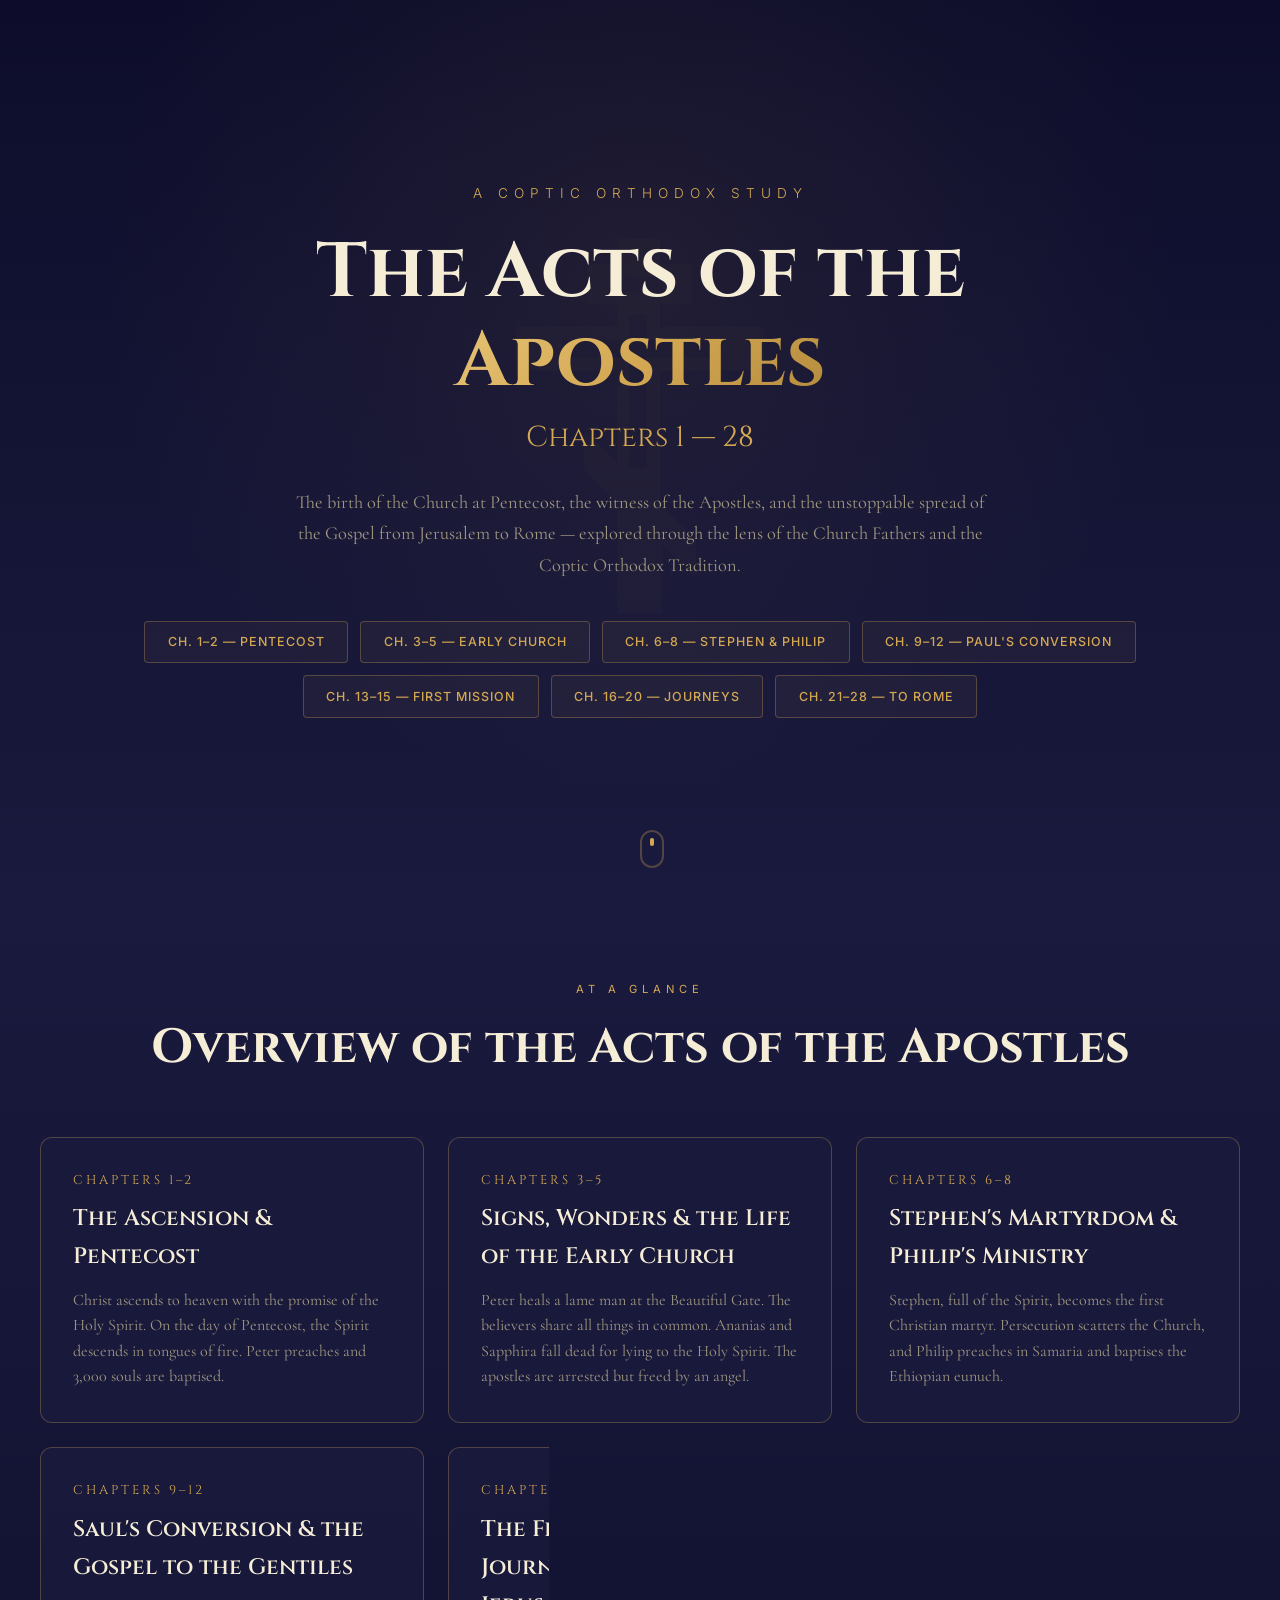
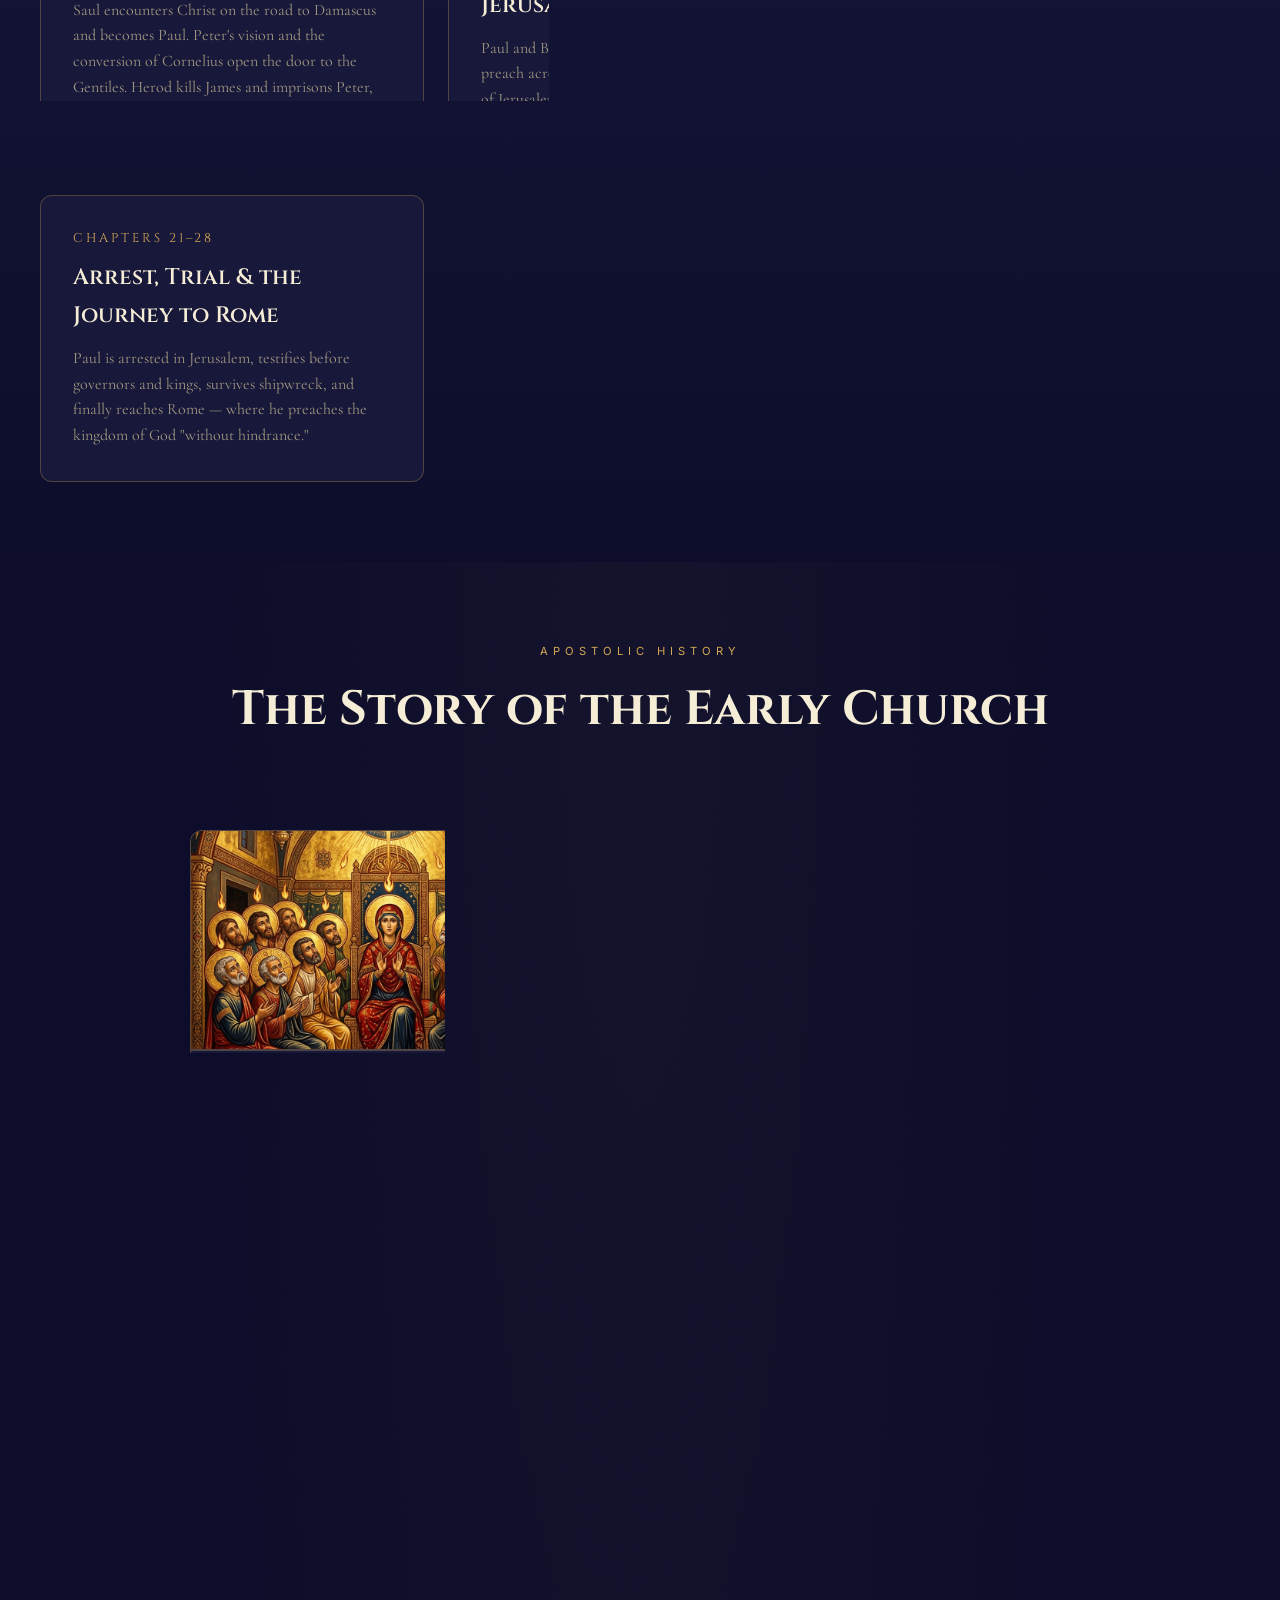
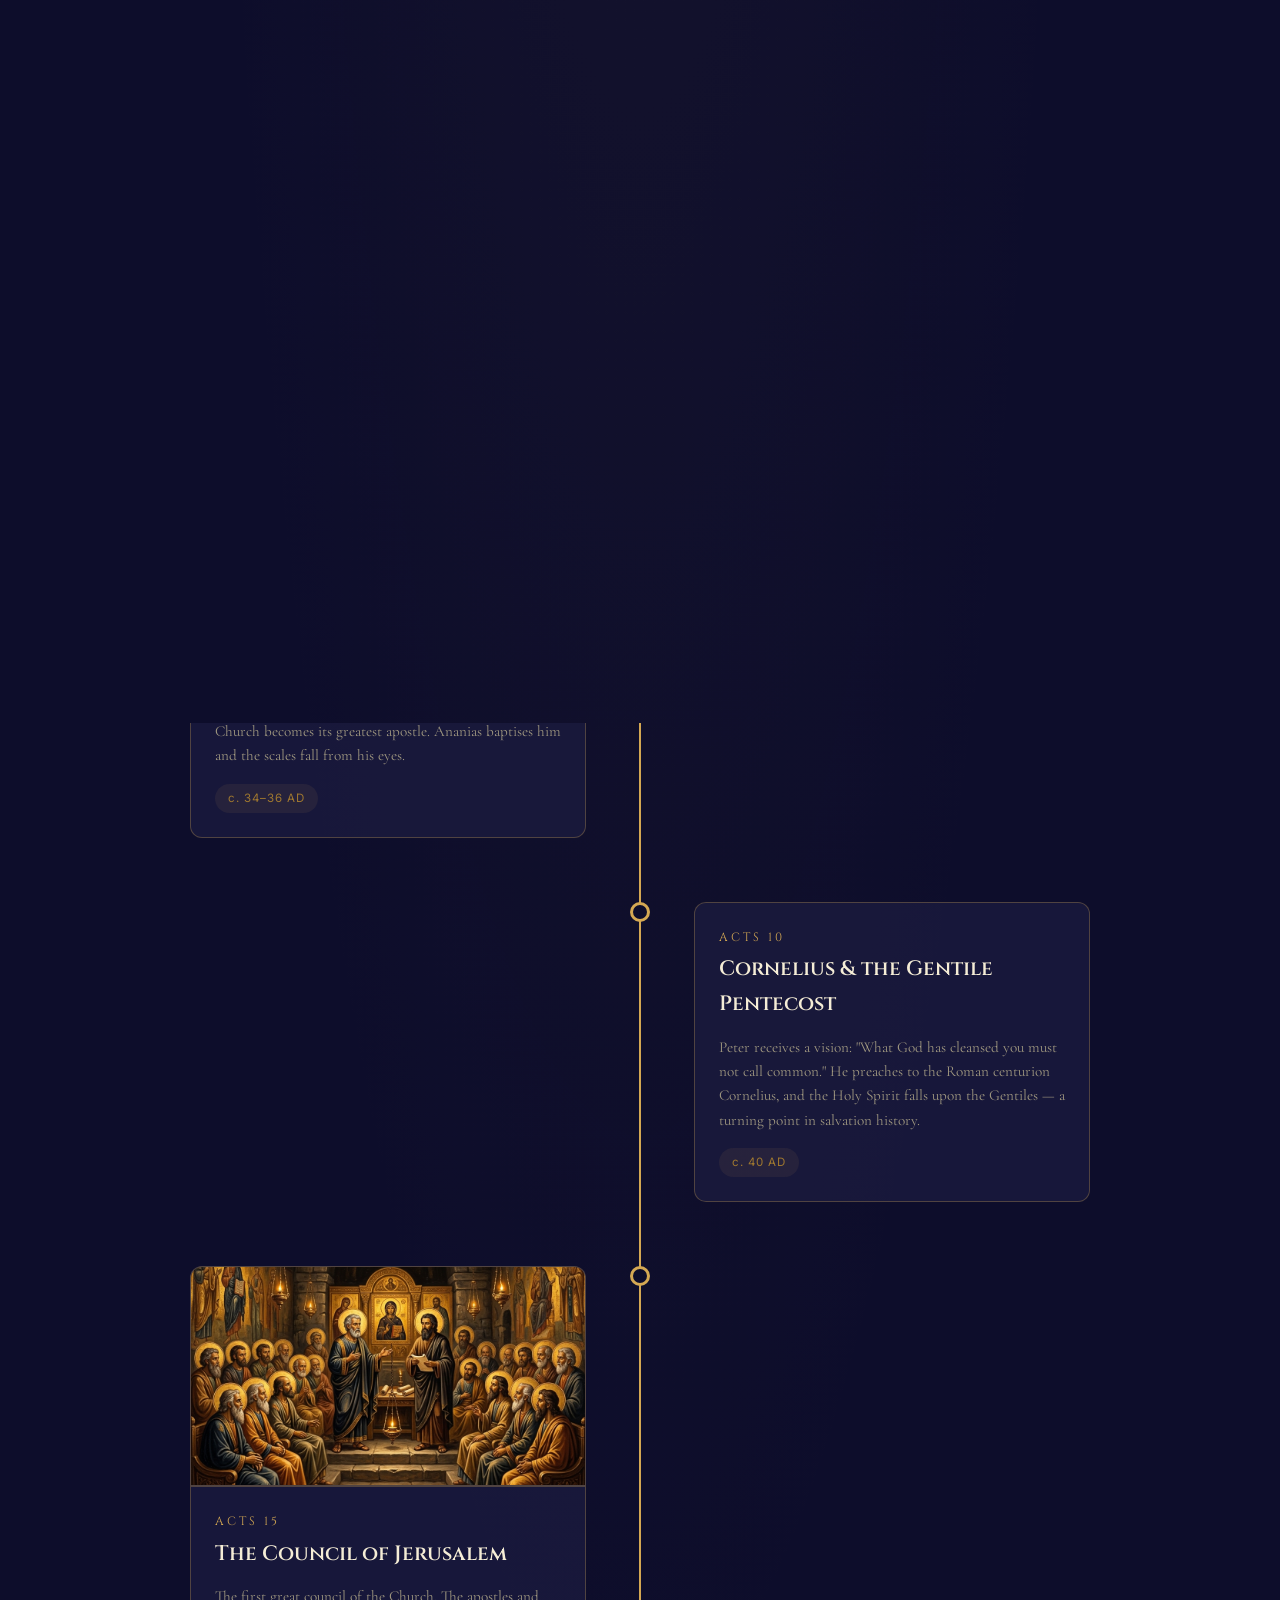
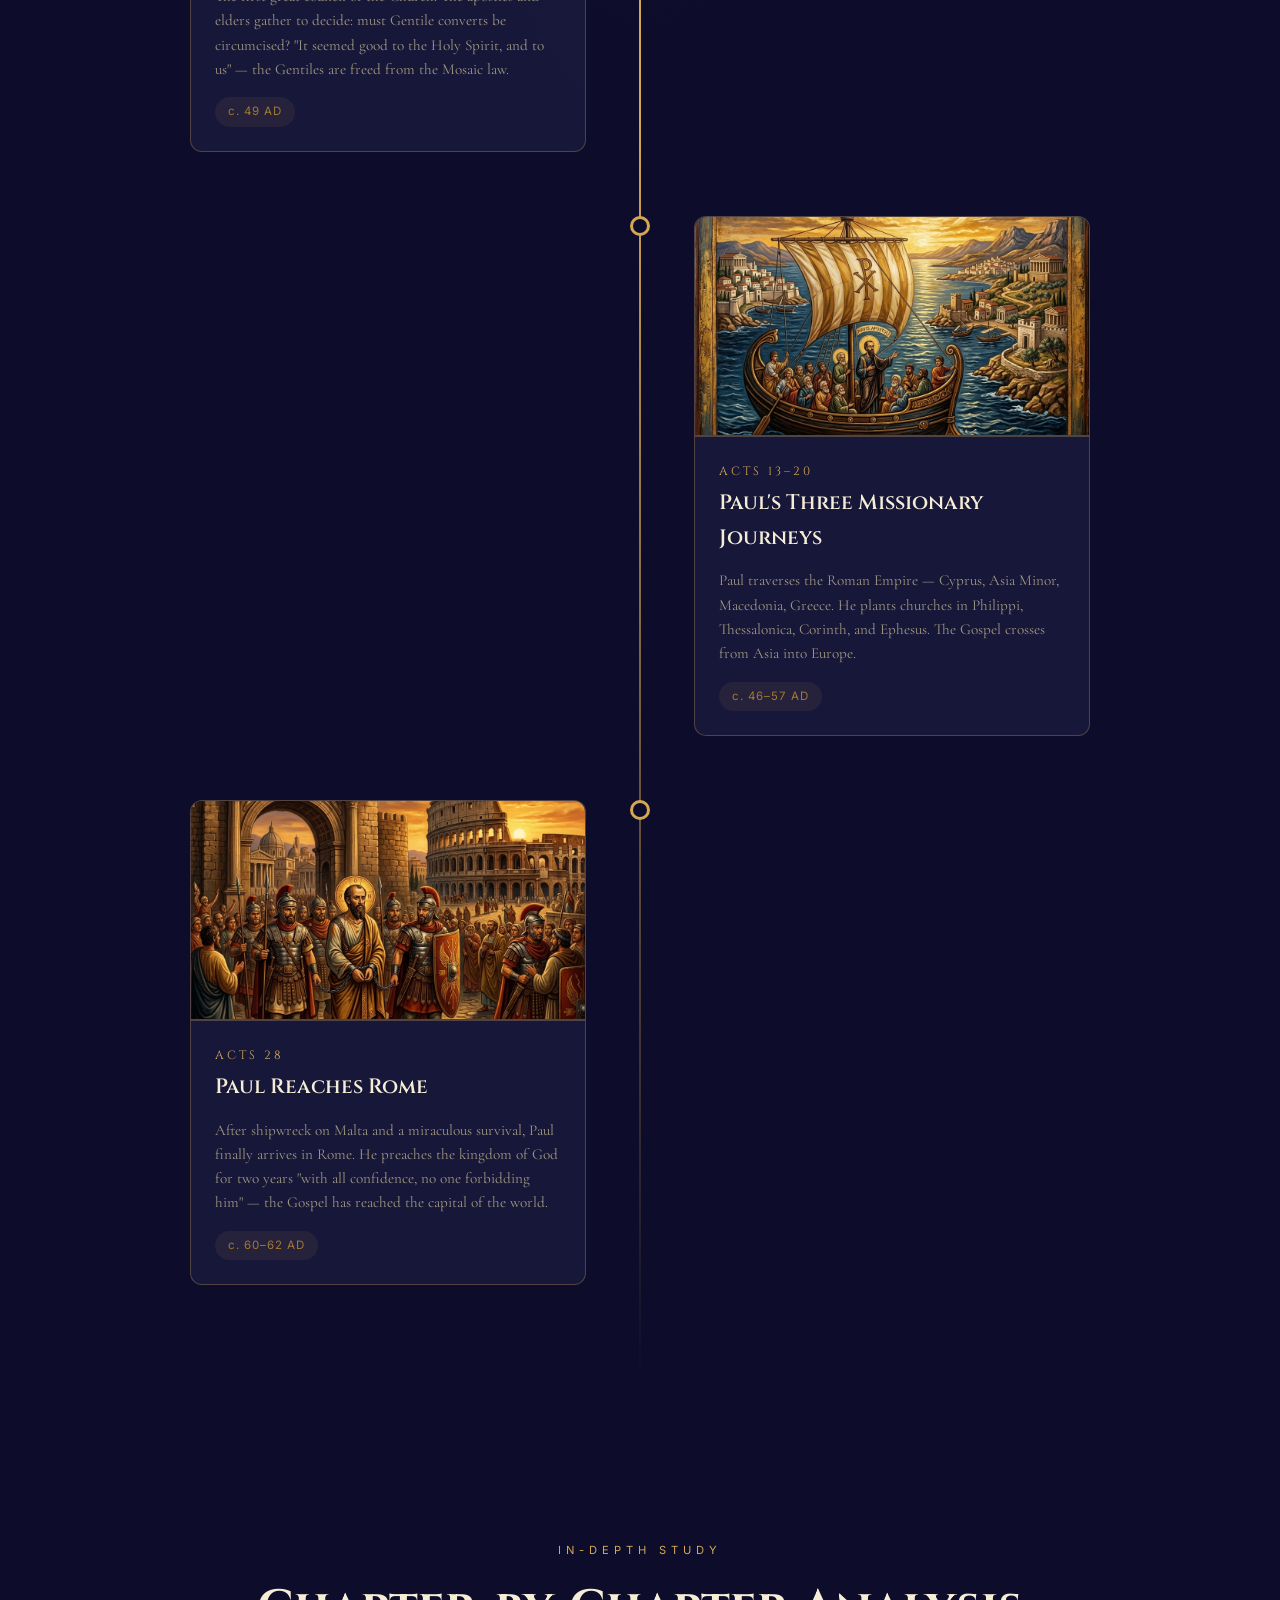
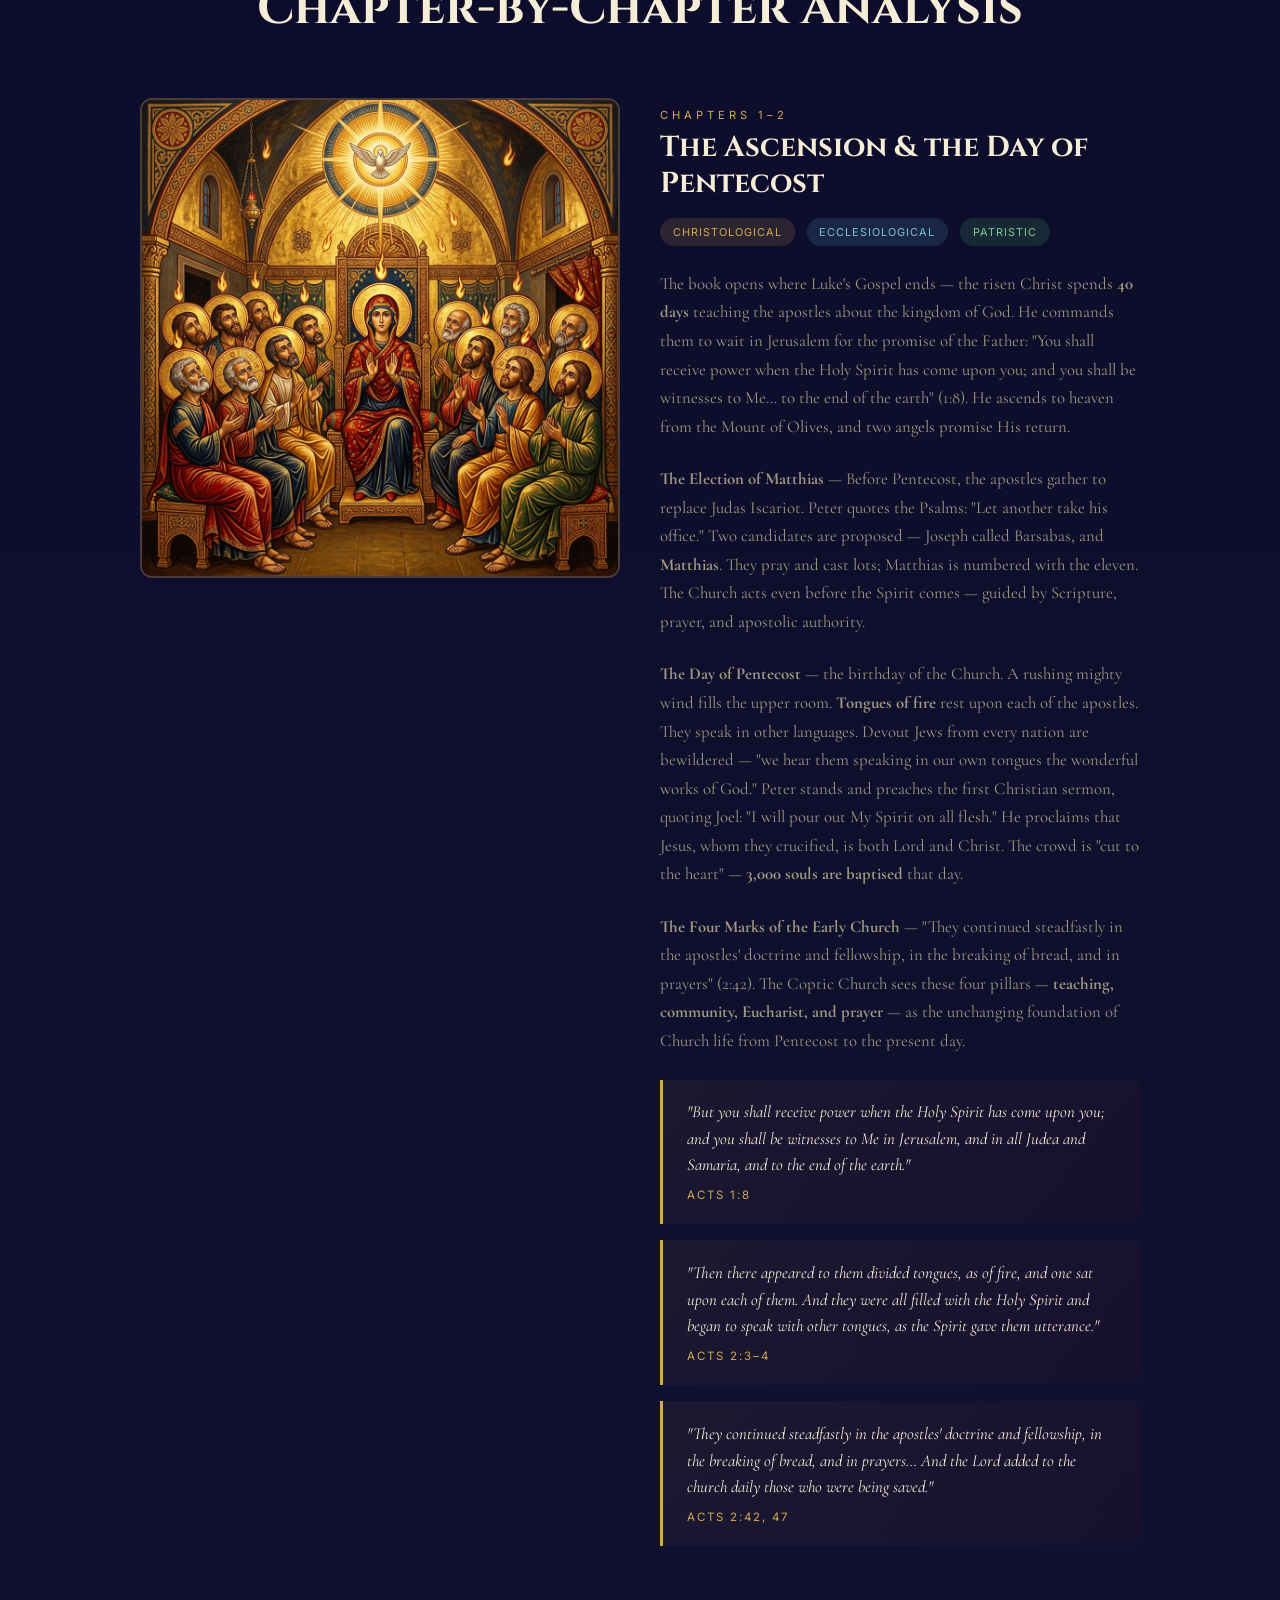
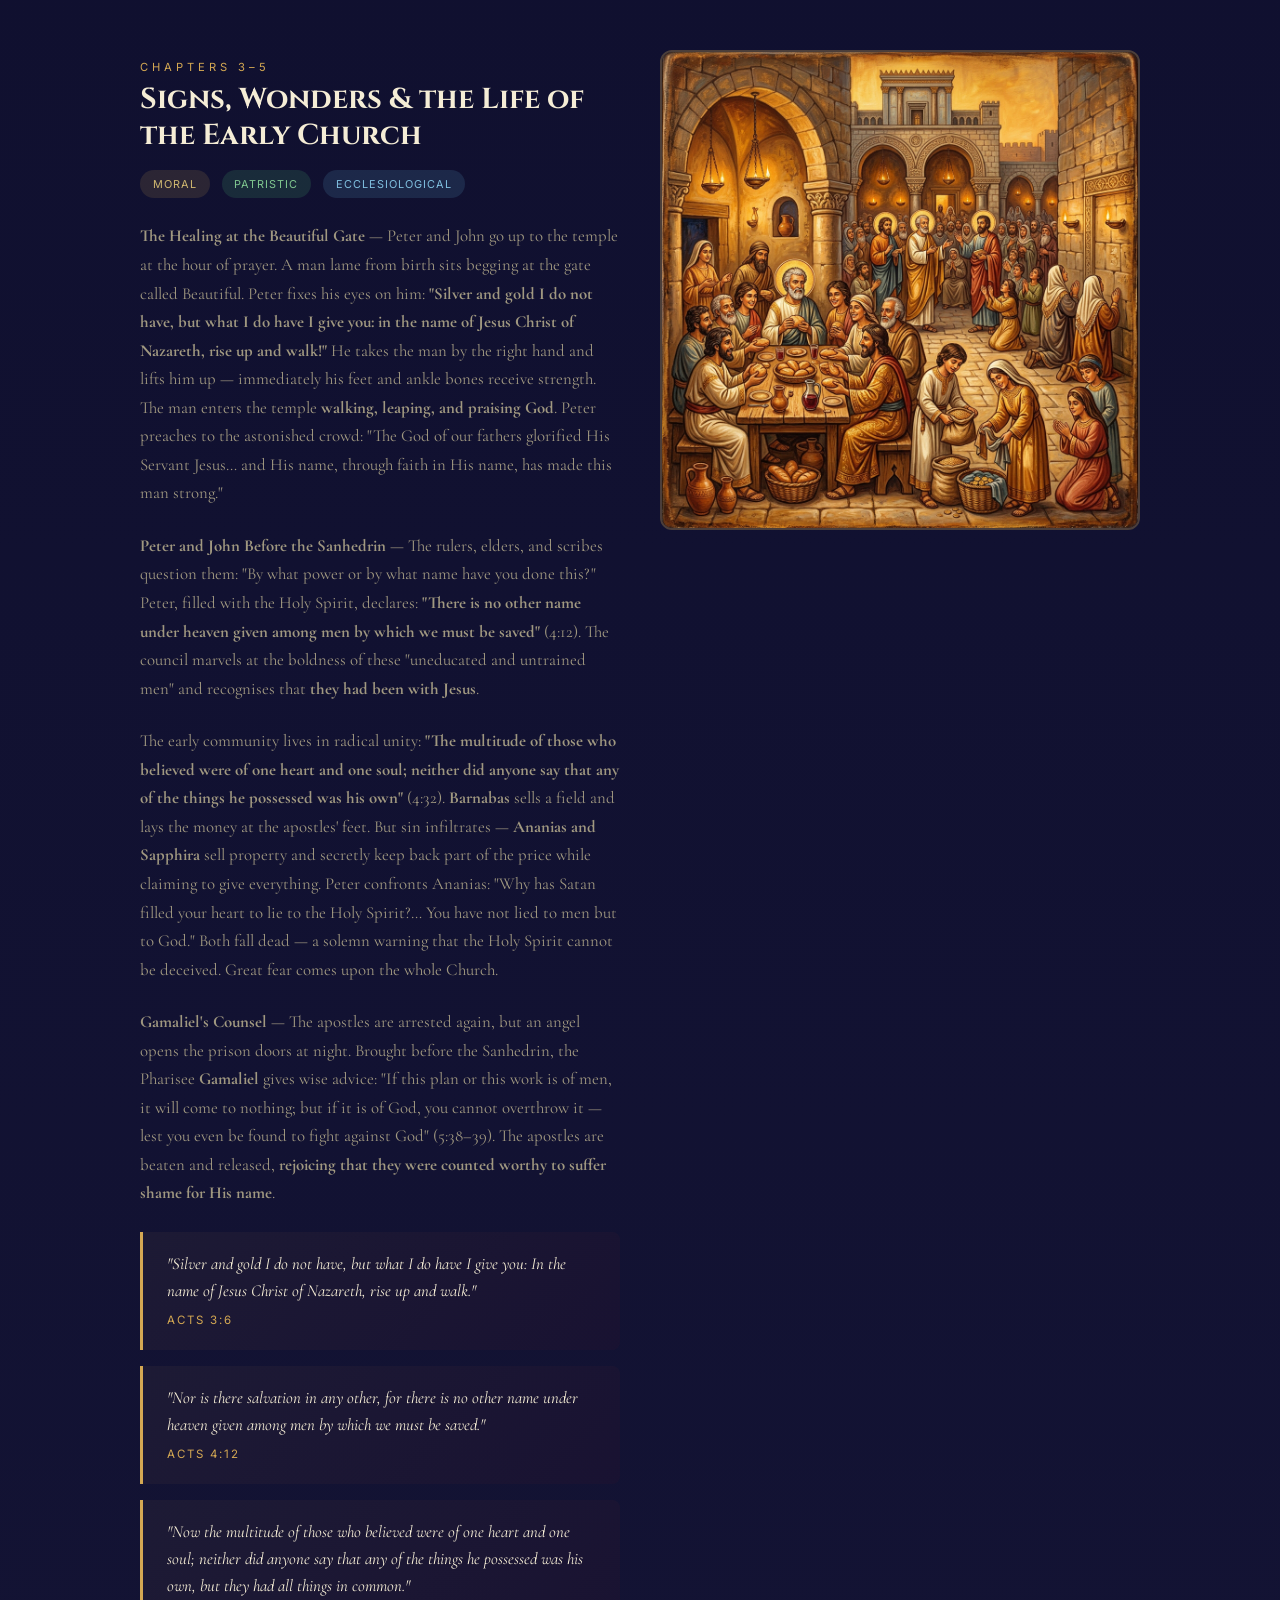
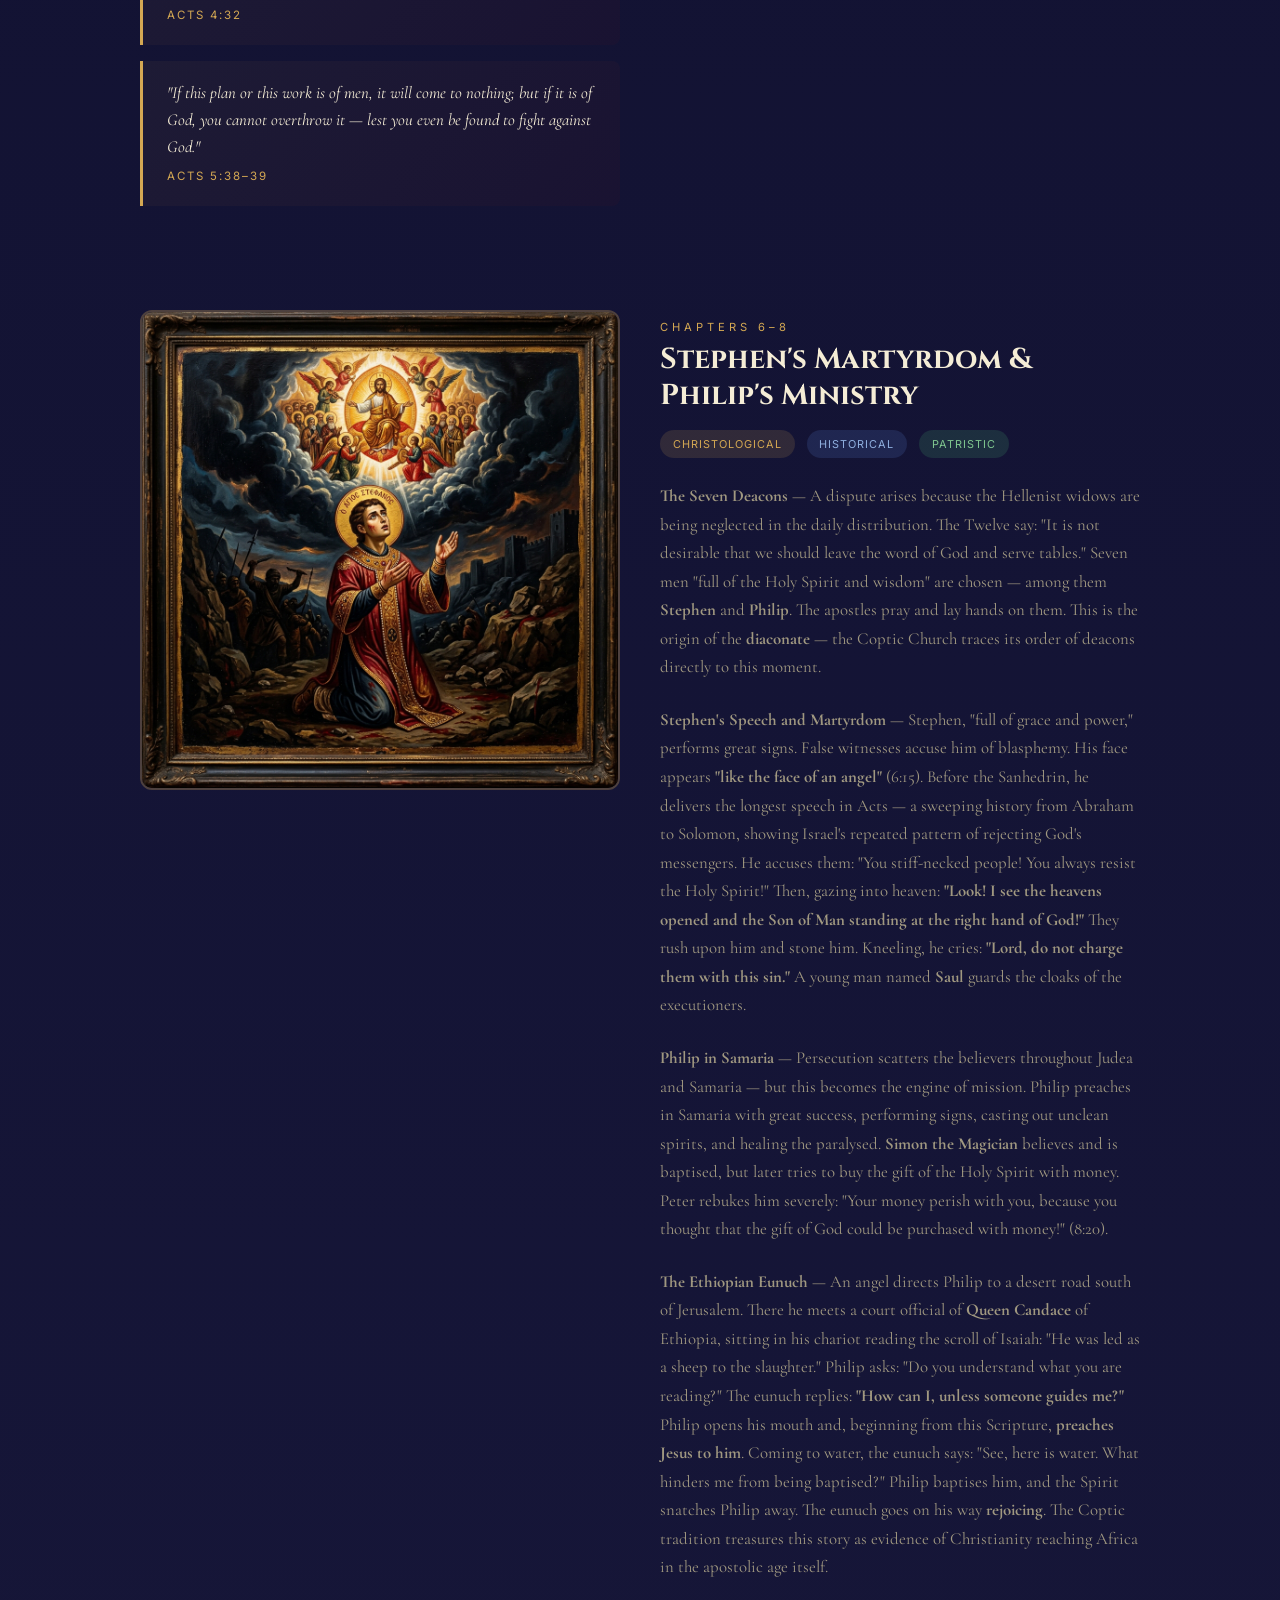
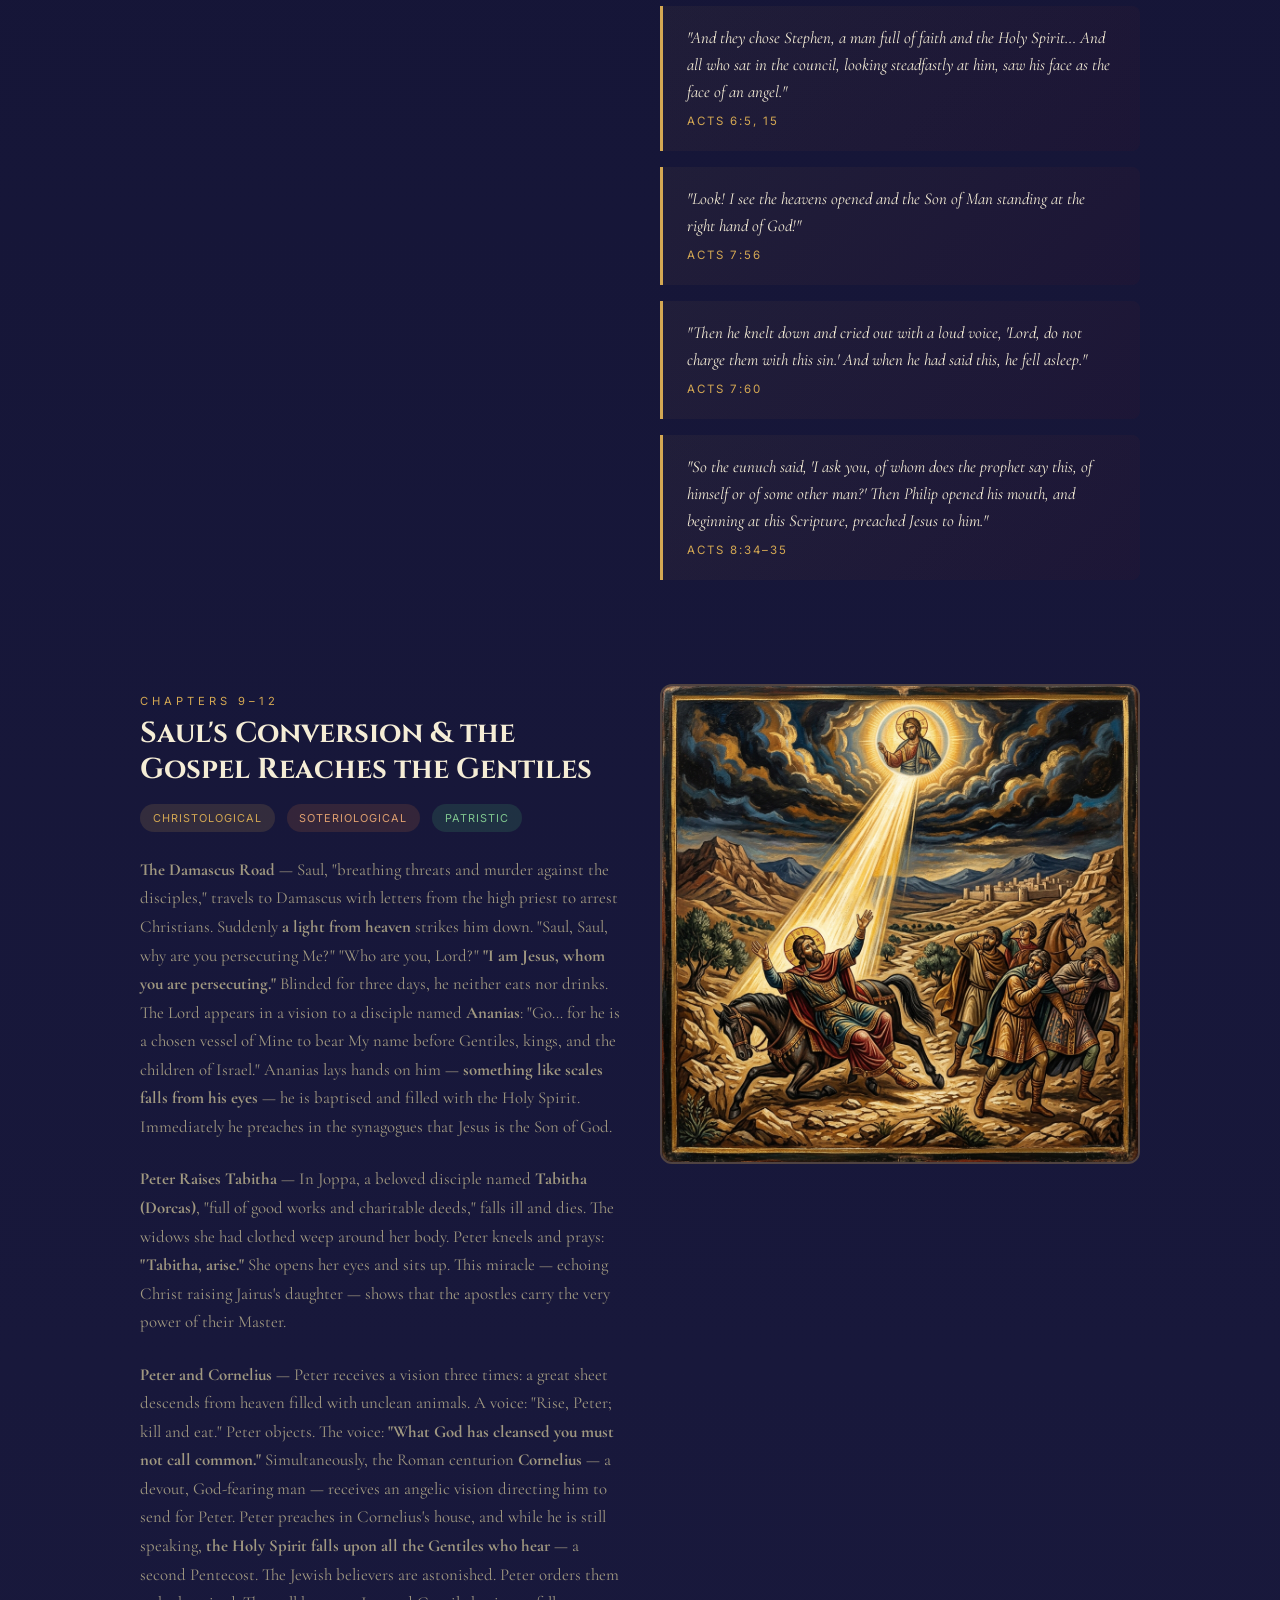
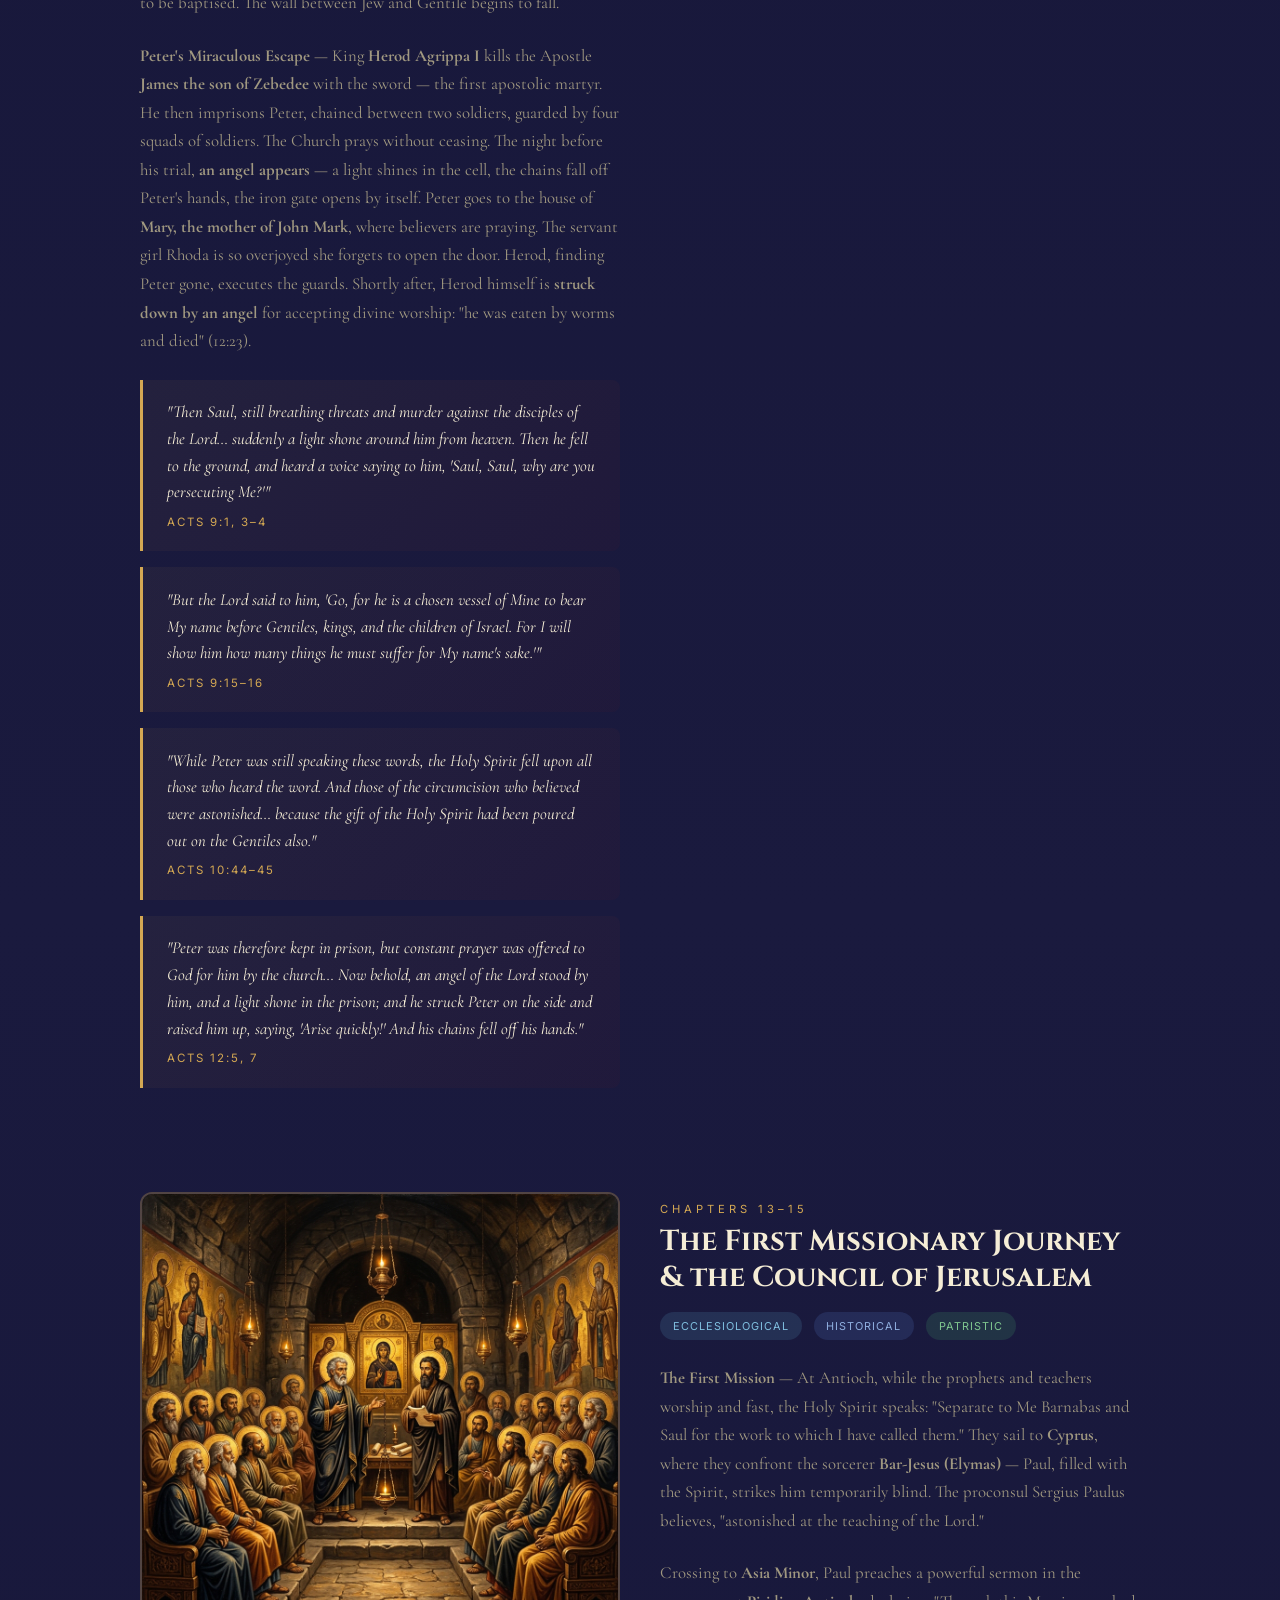
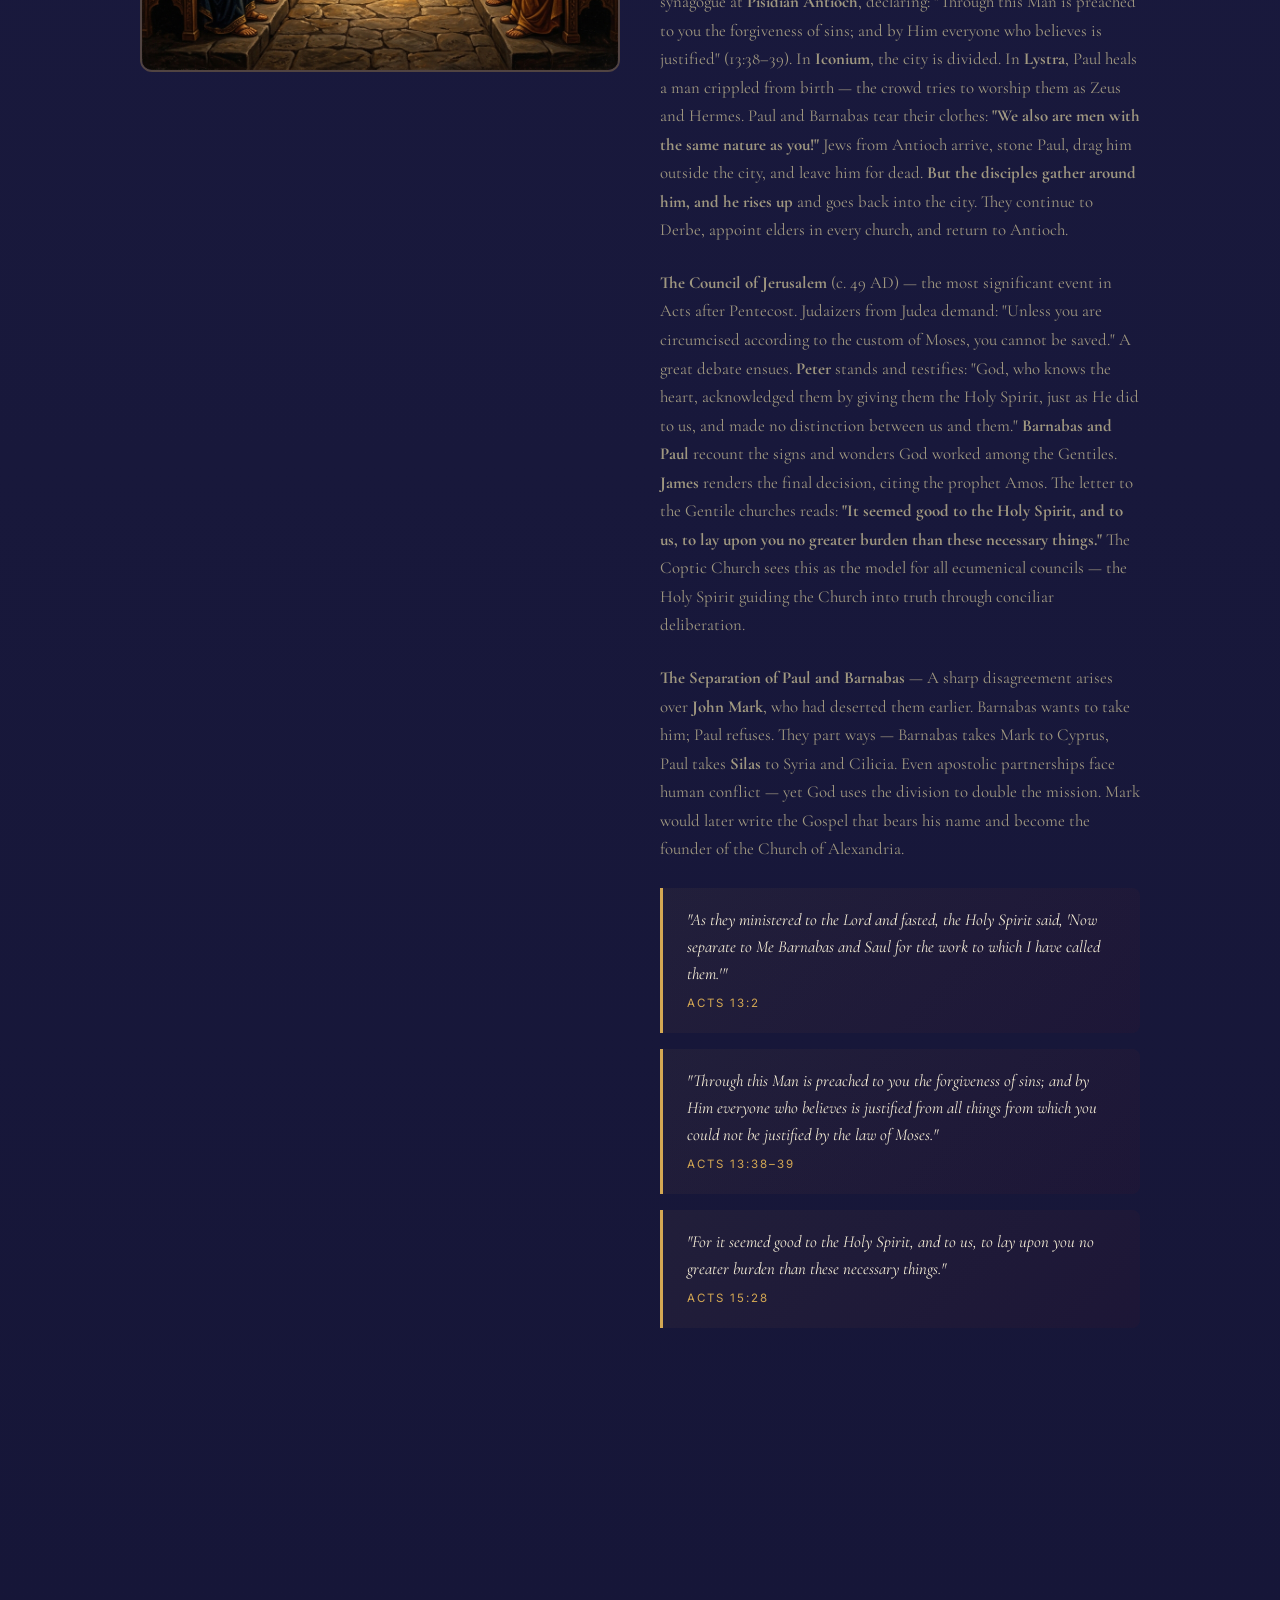
==== acts/index.html @ 5ddb3ecb "Add Micah, Romans, and Acts of the Apostles study resources" ====
<!DOCTYPE html>
<html lang="en">
<head>
  <meta charset="UTF-8">
  <meta name="viewport" content="width=device-width, initial-scale=1.0">
  <meta name="description" content="An in-depth study of the Acts of the Apostles — the birth of the Church, the coming of the Holy Spirit, and the spread of the Gospel to the ends of the earth — from a Coptic Orthodox perspective with patristic commentary.">
  <title>The Acts of the Apostles — The Birth of the Church | Coptic Orthodox Study</title>
  <link rel="stylesheet" href="style.css">
</head>
<body>

<!-- ===== HERO ===== -->
<section class="hero" id="top">
  <p class="hero-subtitle">A Coptic Orthodox Study</p>
  <h1 class="hero-title">The Acts of the <span>Apostles</span></h1>
  <p class="hero-chapters">Chapters 1 — 28</p>
  <p class="hero-desc">The birth of the Church at Pentecost, the witness of the Apostles, and the unstoppable spread of the Gospel from Jerusalem to Rome — explored through the lens of the Church Fathers and the Coptic Orthodox Tradition.</p>
  <nav class="hero-nav">
    <a href="#ch1-2">Ch. 1–2 — Pentecost</a>
    <a href="#ch3-5">Ch. 3–5 — Early Church</a>
    <a href="#ch6-8">Ch. 6–8 — Stephen &amp; Philip</a>
    <a href="#ch9-12">Ch. 9–12 — Paul's Conversion</a>
    <a href="#ch13-15">Ch. 13–15 — First Mission</a>
    <a href="#ch16-20">Ch. 16–20 — Journeys</a>
    <a href="#ch21-28">Ch. 21–28 — To Rome</a>
  </nav>
  <div class="scroll-indicator"><span></span></div>
</section>

<!-- ===== OVERVIEW ===== -->
<section class="overview" id="overview">
  <p class="section-label">At a Glance</p>
  <h2 class="section-title">Overview of the Acts of the Apostles</h2>
  <div class="overview-grid">
    <a href="#ch1-2" class="overview-card" style="text-decoration:none">
      <p class="card-chapter">Chapters 1–2</p>
      <h3 class="card-title">The Ascension &amp; Pentecost</h3>
      <p class="card-desc">Christ ascends to heaven with the promise of the Holy Spirit. On the day of Pentecost, the Spirit descends in tongues of fire. Peter preaches and 3,000 souls are baptised.</p>
    </a>
    <a href="#ch3-5" class="overview-card" style="text-decoration:none">
      <p class="card-chapter">Chapters 3–5</p>
      <h3 class="card-title">Signs, Wonders &amp; the Life of the Early Church</h3>
      <p class="card-desc">Peter heals a lame man at the Beautiful Gate. The believers share all things in common. Ananias and Sapphira fall dead for lying to the Holy Spirit. The apostles are arrested but freed by an angel.</p>
    </a>
    <a href="#ch6-8" class="overview-card" style="text-decoration:none">
      <p class="card-chapter">Chapters 6–8</p>
      <h3 class="card-title">Stephen's Martyrdom &amp; Philip's Ministry</h3>
      <p class="card-desc">Stephen, full of the Spirit, becomes the first Christian martyr. Persecution scatters the Church, and Philip preaches in Samaria and baptises the Ethiopian eunuch.</p>
    </a>
    <a href="#ch9-12" class="overview-card" style="text-decoration:none">
      <p class="card-chapter">Chapters 9–12</p>
      <h3 class="card-title">Saul's Conversion &amp; the Gospel to the Gentiles</h3>
      <p class="card-desc">Saul encounters Christ on the road to Damascus and becomes Paul. Peter's vision and the conversion of Cornelius open the door to the Gentiles. Herod kills James and imprisons Peter, but an angel delivers him.</p>
    </a>
    <a href="#ch13-15" class="overview-card" style="text-decoration:none">
      <p class="card-chapter">Chapters 13–15</p>
      <h3 class="card-title">The First Missionary Journey &amp; the Council of Jerusalem</h3>
      <p class="card-desc">Paul and Barnabas are sent by the Holy Spirit to preach across Cyprus and Asia Minor. The Council of Jerusalem settles the question: Gentile believers need not be circumcised.</p>
    </a>
    <a href="#ch16-20" class="overview-card" style="text-decoration:none">
      <p class="card-chapter">Chapters 16–20</p>
      <h3 class="card-title">Paul's Great Missionary Journeys</h3>
      <p class="card-desc">Paul crosses into Europe — Philippi, Thessalonica, Athens, Corinth, Ephesus. Churches are planted, riots erupt, and the Gospel reaches the heart of the Greco-Roman world.</p>
    </a>
    <a href="#ch21-28" class="overview-card" style="text-decoration:none">
      <p class="card-chapter">Chapters 21–28</p>
      <h3 class="card-title">Arrest, Trial &amp; the Journey to Rome</h3>
      <p class="card-desc">Paul is arrested in Jerusalem, testifies before governors and kings, survives shipwreck, and finally reaches Rome — where he preaches the kingdom of God "without hindrance."</p>
    </a>
  </div>
</section>

<!-- ===== HISTORICAL TIMELINE ===== -->
<section class="timeline-section" id="timeline">
  <p class="section-label">Apostolic History</p>
  <h2 class="section-title">The Story of the Early Church</h2>
  <div class="timeline">

    <div class="timeline-item"><div class="timeline-dot"></div>
      <div class="timeline-content">
        <img src="images/pentecost-fire.png" alt="The Day of Pentecost" class="timeline-img">
        <div class="timeline-body">
          <p class="timeline-chapter">Acts 2</p>
          <h3 class="timeline-title">The Day of Pentecost</h3>
          <p class="timeline-text">The Holy Spirit descends upon the apostles in the upper room in Jerusalem. Tongues of fire rest on each of them. They speak in other languages, and Peter preaches — 3,000 are baptised in a single day.</p>
          <span class="timeline-date">c. 30/33 AD</span>
        </div>
      </div>
    </div>

    <div class="timeline-item"><div class="timeline-dot"></div>
      <div class="timeline-content">
        <img src="images/stephen-martyr.png" alt="Martyrdom of St. Stephen" class="timeline-img">
        <div class="timeline-body">
          <p class="timeline-chapter">Acts 7</p>
          <h3 class="timeline-title">The Martyrdom of St. Stephen</h3>
          <p class="timeline-text">Stephen, the first deacon and first martyr, gives a sweeping defence of the faith before the Sanhedrin. He sees "the heavens opened and the Son of Man standing at the right hand of God" — and is stoned to death while praying for his killers.</p>
          <span class="timeline-date">c. 34 AD</span>
        </div>
      </div>
    </div>

    <div class="timeline-item"><div class="timeline-dot"></div>
      <div class="timeline-content">
        <img src="images/paul-conversion.png" alt="Conversion of Saul" class="timeline-img">
        <div class="timeline-body">
          <p class="timeline-chapter">Acts 9</p>
          <h3 class="timeline-title">The Conversion of Saul</h3>
          <p class="timeline-text">"Saul, Saul, why are you persecuting Me?" A blinding light from heaven, a voice, and the fiercest persecutor of the Church becomes its greatest apostle. Ananias baptises him and the scales fall from his eyes.</p>
          <span class="timeline-date">c. 34–36 AD</span>
        </div>
      </div>
    </div>

    <div class="timeline-item"><div class="timeline-dot"></div>
      <div class="timeline-content">
        <div class="timeline-body">
          <p class="timeline-chapter">Acts 10</p>
          <h3 class="timeline-title">Cornelius &amp; the Gentile Pentecost</h3>
          <p class="timeline-text">Peter receives a vision: "What God has cleansed you must not call common." He preaches to the Roman centurion Cornelius, and the Holy Spirit falls upon the Gentiles — a turning point in salvation history.</p>
          <span class="timeline-date">c. 40 AD</span>
        </div>
      </div>
    </div>

    <div class="timeline-item"><div class="timeline-dot"></div>
      <div class="timeline-content">
        <img src="images/jerusalem-council.png" alt="Council of Jerusalem" class="timeline-img">
        <div class="timeline-body">
          <p class="timeline-chapter">Acts 15</p>
          <h3 class="timeline-title">The Council of Jerusalem</h3>
          <p class="timeline-text">The first great council of the Church. The apostles and elders gather to decide: must Gentile converts be circumcised? "It seemed good to the Holy Spirit, and to us" — the Gentiles are freed from the Mosaic law.</p>
          <span class="timeline-date">c. 49 AD</span>
        </div>
      </div>
    </div>

    <div class="timeline-item"><div class="timeline-dot"></div>
      <div class="timeline-content">
        <img src="images/missionary-journeys.png" alt="Paul's Missionary Journeys" class="timeline-img">
        <div class="timeline-body">
          <p class="timeline-chapter">Acts 13–20</p>
          <h3 class="timeline-title">Paul's Three Missionary Journeys</h3>
          <p class="timeline-text">Paul traverses the Roman Empire — Cyprus, Asia Minor, Macedonia, Greece. He plants churches in Philippi, Thessalonica, Corinth, and Ephesus. The Gospel crosses from Asia into Europe.</p>
          <span class="timeline-date">c. 46–57 AD</span>
        </div>
      </div>
    </div>

    <div class="timeline-item"><div class="timeline-dot"></div>
      <div class="timeline-content">
        <img src="images/paul-rome.png" alt="Paul arrives in Rome" class="timeline-img">
        <div class="timeline-body">
          <p class="timeline-chapter">Acts 28</p>
          <h3 class="timeline-title">Paul Reaches Rome</h3>
          <p class="timeline-text">After shipwreck on Malta and a miraculous survival, Paul finally arrives in Rome. He preaches the kingdom of God for two years "with all confidence, no one forbidding him" — the Gospel has reached the capital of the world.</p>
          <span class="timeline-date">c. 60–62 AD</span>
        </div>
      </div>
    </div>

  </div>
</section>

<!-- ===== CHAPTER DETAILS ===== -->
<section class="chapters-detail" id="chapters">
  <p class="section-label">In-Depth Study</p>
  <h2 class="section-title">Chapter-by-Chapter Analysis</h2>

  <!-- CHAPTERS 1–2 -->
  <div class="chapter-block" id="ch1-2">
    <div class="chapter-image-wrap">
      <img src="images/pentecost-fire.png" alt="Acts 1–2 — The Ascension and Pentecost">
    </div>
    <div class="chapter-info">
      <p class="ch-label">Chapters 1–2</p>
      <h3 class="ch-title">The Ascension &amp; the Day of Pentecost</h3>
      <div style="margin-bottom:1rem">
        <span class="interp-tag christological">Christological</span>
        <span class="interp-tag ecclesiological">Ecclesiological</span>
        <span class="interp-tag patristic">Patristic</span>
      </div>
      <p class="ch-summary">The book opens where Luke's Gospel ends — the risen Christ spends <strong>40 days</strong> teaching the apostles about the kingdom of God. He commands them to wait in Jerusalem for the promise of the Father: "You shall receive power when the Holy Spirit has come upon you; and you shall be witnesses to Me… to the end of the earth" (1:8). He ascends to heaven from the Mount of Olives, and two angels promise His return.</p>
      <p class="ch-summary"><strong>The Election of Matthias</strong> — Before Pentecost, the apostles gather to replace Judas Iscariot. Peter quotes the Psalms: "Let another take his office." Two candidates are proposed — Joseph called Barsabas, and <strong>Matthias</strong>. They pray and cast lots; Matthias is numbered with the eleven. The Church acts even before the Spirit comes — guided by Scripture, prayer, and apostolic authority.</p>
      <p class="ch-summary"><strong>The Day of Pentecost</strong> — the birthday of the Church. A rushing mighty wind fills the upper room. <strong>Tongues of fire</strong> rest upon each of the apostles. They speak in other languages. Devout Jews from every nation are bewildered — "we hear them speaking in our own tongues the wonderful works of God." Peter stands and preaches the first Christian sermon, quoting Joel: "I will pour out My Spirit on all flesh." He proclaims that Jesus, whom they crucified, is both Lord and Christ. The crowd is "cut to the heart" — <strong>3,000 souls are baptised</strong> that day.</p>
      <p class="ch-summary"><strong>The Four Marks of the Early Church</strong> — "They continued steadfastly in the apostles' doctrine and fellowship, in the breaking of bread, and in prayers" (2:42). The Coptic Church sees these four pillars — <strong>teaching, community, Eucharist, and prayer</strong> — as the unchanging foundation of Church life from Pentecost to the present day.</p>

      <div class="verse-block">
        <p class="verse-text">"But you shall receive power when the Holy Spirit has come upon you; and you shall be witnesses to Me in Jerusalem, and in all Judea and Samaria, and to the end of the earth."</p>
        <p class="verse-ref">Acts 1:8</p>
      </div>
      <div class="verse-block">
        <p class="verse-text">"Then there appeared to them divided tongues, as of fire, and one sat upon each of them. And they were all filled with the Holy Spirit and began to speak with other tongues, as the Spirit gave them utterance."</p>
        <p class="verse-ref">Acts 2:3–4</p>
      </div>
      <div class="verse-block">
        <p class="verse-text">"They continued steadfastly in the apostles' doctrine and fellowship, in the breaking of bread, and in prayers… And the Lord added to the church daily those who were being saved."</p>
        <p class="verse-ref">Acts 2:42, 47</p>
      </div>
    </div>
  </div>

  <!-- CHAPTERS 3–5 -->
  <div class="chapter-block" id="ch3-5">
    <div class="chapter-image-wrap">
      <img src="images/early-church.png" alt="Acts 3–5 — The Early Church">
    </div>
    <div class="chapter-info">
      <p class="ch-label">Chapters 3–5</p>
      <h3 class="ch-title">Signs, Wonders &amp; the Life of the Early Church</h3>
      <div style="margin-bottom:1rem">
        <span class="interp-tag moral">Moral</span>
        <span class="interp-tag patristic">Patristic</span>
        <span class="interp-tag ecclesiological">Ecclesiological</span>
      </div>
      <p class="ch-summary"><strong>The Healing at the Beautiful Gate</strong> — Peter and John go up to the temple at the hour of prayer. A man lame from birth sits begging at the gate called Beautiful. Peter fixes his eyes on him: <strong>"Silver and gold I do not have, but what I do have I give you: in the name of Jesus Christ of Nazareth, rise up and walk!"</strong> He takes the man by the right hand and lifts him up — immediately his feet and ankle bones receive strength. The man enters the temple <strong>walking, leaping, and praising God</strong>. Peter preaches to the astonished crowd: "The God of our fathers glorified His Servant Jesus… and His name, through faith in His name, has made this man strong."</p>
      <p class="ch-summary"><strong>Peter and John Before the Sanhedrin</strong> — The rulers, elders, and scribes question them: "By what power or by what name have you done this?" Peter, filled with the Holy Spirit, declares: <strong>"There is no other name under heaven given among men by which we must be saved"</strong> (4:12). The council marvels at the boldness of these "uneducated and untrained men" and recognises that <strong>they had been with Jesus</strong>.</p>
      <p class="ch-summary">The early community lives in radical unity: <strong>"The multitude of those who believed were of one heart and one soul; neither did anyone say that any of the things he possessed was his own"</strong> (4:32). <strong>Barnabas</strong> sells a field and lays the money at the apostles' feet. But sin infiltrates — <strong>Ananias and Sapphira</strong> sell property and secretly keep back part of the price while claiming to give everything. Peter confronts Ananias: "Why has Satan filled your heart to lie to the Holy Spirit?… You have not lied to men but to God." Both fall dead — a solemn warning that the Holy Spirit cannot be deceived. Great fear comes upon the whole Church.</p>
      <p class="ch-summary"><strong>Gamaliel's Counsel</strong> — The apostles are arrested again, but an angel opens the prison doors at night. Brought before the Sanhedrin, the Pharisee <strong>Gamaliel</strong> gives wise advice: "If this plan or this work is of men, it will come to nothing; but if it is of God, you cannot overthrow it — lest you even be found to fight against God" (5:38–39). The apostles are beaten and released, <strong>rejoicing that they were counted worthy to suffer shame for His name</strong>.</p>

      <div class="verse-block">
        <p class="verse-text">"Silver and gold I do not have, but what I do have I give you: In the name of Jesus Christ of Nazareth, rise up and walk."</p>
        <p class="verse-ref">Acts 3:6</p>
      </div>
      <div class="verse-block">
        <p class="verse-text">"Nor is there salvation in any other, for there is no other name under heaven given among men by which we must be saved."</p>
        <p class="verse-ref">Acts 4:12</p>
      </div>
      <div class="verse-block">
        <p class="verse-text">"Now the multitude of those who believed were of one heart and one soul; neither did anyone say that any of the things he possessed was his own, but they had all things in common."</p>
        <p class="verse-ref">Acts 4:32</p>
      </div>
      <div class="verse-block">
        <p class="verse-text">"If this plan or this work is of men, it will come to nothing; but if it is of God, you cannot overthrow it — lest you even be found to fight against God."</p>
        <p class="verse-ref">Acts 5:38–39</p>
      </div>
    </div>
  </div>

  <!-- CHAPTERS 6–8 -->
  <div class="chapter-block" id="ch6-8">
    <div class="chapter-image-wrap">
      <img src="images/stephen-martyr.png" alt="Acts 6–8 — Stephen and Philip">
    </div>
    <div class="chapter-info">
      <p class="ch-label">Chapters 6–8</p>
      <h3 class="ch-title">Stephen's Martyrdom &amp; Philip's Ministry</h3>
      <div style="margin-bottom:1rem">
        <span class="interp-tag christological">Christological</span>
        <span class="interp-tag historical">Historical</span>
        <span class="interp-tag patristic">Patristic</span>
      </div>
      <p class="ch-summary"><strong>The Seven Deacons</strong> — A dispute arises because the Hellenist widows are being neglected in the daily distribution. The Twelve say: "It is not desirable that we should leave the word of God and serve tables." Seven men "full of the Holy Spirit and wisdom" are chosen — among them <strong>Stephen</strong> and <strong>Philip</strong>. The apostles pray and lay hands on them. This is the origin of the <strong>diaconate</strong> — the Coptic Church traces its order of deacons directly to this moment.</p>
      <p class="ch-summary"><strong>Stephen's Speech and Martyrdom</strong> — Stephen, "full of grace and power," performs great signs. False witnesses accuse him of blasphemy. His face appears <strong>"like the face of an angel"</strong> (6:15). Before the Sanhedrin, he delivers the longest speech in Acts — a sweeping history from Abraham to Solomon, showing Israel's repeated pattern of rejecting God's messengers. He accuses them: "You stiff-necked people! You always resist the Holy Spirit!" Then, gazing into heaven: <strong>"Look! I see the heavens opened and the Son of Man standing at the right hand of God!"</strong> They rush upon him and stone him. Kneeling, he cries: <strong>"Lord, do not charge them with this sin."</strong> A young man named <strong>Saul</strong> guards the cloaks of the executioners.</p>
      <p class="ch-summary"><strong>Philip in Samaria</strong> — Persecution scatters the believers throughout Judea and Samaria — but this becomes the engine of mission. Philip preaches in Samaria with great success, performing signs, casting out unclean spirits, and healing the paralysed. <strong>Simon the Magician</strong> believes and is baptised, but later tries to buy the gift of the Holy Spirit with money. Peter rebukes him severely: "Your money perish with you, because you thought that the gift of God could be purchased with money!" (8:20).</p>
      <p class="ch-summary"><strong>The Ethiopian Eunuch</strong> — An angel directs Philip to a desert road south of Jerusalem. There he meets a court official of <strong>Queen Candace</strong> of Ethiopia, sitting in his chariot reading the scroll of Isaiah: "He was led as a sheep to the slaughter." Philip asks: "Do you understand what you are reading?" The eunuch replies: <strong>"How can I, unless someone guides me?"</strong> Philip opens his mouth and, beginning from this Scripture, <strong>preaches Jesus to him</strong>. Coming to water, the eunuch says: "See, here is water. What hinders me from being baptised?" Philip baptises him, and the Spirit snatches Philip away. The eunuch goes on his way <strong>rejoicing</strong>. The Coptic tradition treasures this story as evidence of Christianity reaching Africa in the apostolic age itself.</p>

      <div class="verse-block">
        <p class="verse-text">"And they chose Stephen, a man full of faith and the Holy Spirit… And all who sat in the council, looking steadfastly at him, saw his face as the face of an angel."</p>
        <p class="verse-ref">Acts 6:5, 15</p>
      </div>
      <div class="verse-block">
        <p class="verse-text">"Look! I see the heavens opened and the Son of Man standing at the right hand of God!"</p>
        <p class="verse-ref">Acts 7:56</p>
      </div>
      <div class="verse-block">
        <p class="verse-text">"Then he knelt down and cried out with a loud voice, 'Lord, do not charge them with this sin.' And when he had said this, he fell asleep."</p>
        <p class="verse-ref">Acts 7:60</p>
      </div>
      <div class="verse-block">
        <p class="verse-text">"So the eunuch said, 'I ask you, of whom does the prophet say this, of himself or of some other man?' Then Philip opened his mouth, and beginning at this Scripture, preached Jesus to him."</p>
        <p class="verse-ref">Acts 8:34–35</p>
      </div>
    </div>
  </div>

  <!-- CHAPTERS 9–12 -->
  <div class="chapter-block" id="ch9-12">
    <div class="chapter-image-wrap">
      <img src="images/paul-conversion.png" alt="Acts 9–12 — Conversion of Saul">
    </div>
    <div class="chapter-info">
      <p class="ch-label">Chapters 9–12</p>
      <h3 class="ch-title">Saul's Conversion &amp; the Gospel Reaches the Gentiles</h3>
      <div style="margin-bottom:1rem">
        <span class="interp-tag christological">Christological</span>
        <span class="interp-tag soteriological">Soteriological</span>
        <span class="interp-tag patristic">Patristic</span>
      </div>
      <p class="ch-summary"><strong>The Damascus Road</strong> — Saul, "breathing threats and murder against the disciples," travels to Damascus with letters from the high priest to arrest Christians. Suddenly <strong>a light from heaven</strong> strikes him down. "Saul, Saul, why are you persecuting Me?" "Who are you, Lord?" <strong>"I am Jesus, whom you are persecuting."</strong> Blinded for three days, he neither eats nor drinks. The Lord appears in a vision to a disciple named <strong>Ananias</strong>: "Go… for he is a chosen vessel of Mine to bear My name before Gentiles, kings, and the children of Israel." Ananias lays hands on him — <strong>something like scales falls from his eyes</strong> — he is baptised and filled with the Holy Spirit. Immediately he preaches in the synagogues that Jesus is the Son of God.</p>
      <p class="ch-summary"><strong>Peter Raises Tabitha</strong> — In Joppa, a beloved disciple named <strong>Tabitha (Dorcas)</strong>, "full of good works and charitable deeds," falls ill and dies. The widows she had clothed weep around her body. Peter kneels and prays: <strong>"Tabitha, arise."</strong> She opens her eyes and sits up. This miracle — echoing Christ raising Jairus's daughter — shows that the apostles carry the very power of their Master.</p>
      <p class="ch-summary"><strong>Peter and Cornelius</strong> — Peter receives a vision three times: a great sheet descends from heaven filled with unclean animals. A voice: "Rise, Peter; kill and eat." Peter objects. The voice: <strong>"What God has cleansed you must not call common."</strong> Simultaneously, the Roman centurion <strong>Cornelius</strong> — a devout, God-fearing man — receives an angelic vision directing him to send for Peter. Peter preaches in Cornelius's house, and while he is still speaking, <strong>the Holy Spirit falls upon all the Gentiles who hear</strong> — a second Pentecost. The Jewish believers are astonished. Peter orders them to be baptised. The wall between Jew and Gentile begins to fall.</p>
      <p class="ch-summary"><strong>Peter's Miraculous Escape</strong> — King <strong>Herod Agrippa I</strong> kills the Apostle <strong>James the son of Zebedee</strong> with the sword — the first apostolic martyr. He then imprisons Peter, chained between two soldiers, guarded by four squads of soldiers. The Church prays without ceasing. The night before his trial, <strong>an angel appears</strong> — a light shines in the cell, the chains fall off Peter's hands, the iron gate opens by itself. Peter goes to the house of <strong>Mary, the mother of John Mark</strong>, where believers are praying. The servant girl Rhoda is so overjoyed she forgets to open the door. Herod, finding Peter gone, executes the guards. Shortly after, Herod himself is <strong>struck down by an angel</strong> for accepting divine worship: "he was eaten by worms and died" (12:23).</p>

      <div class="verse-block">
        <p class="verse-text">"Then Saul, still breathing threats and murder against the disciples of the Lord… suddenly a light shone around him from heaven. Then he fell to the ground, and heard a voice saying to him, 'Saul, Saul, why are you persecuting Me?'"</p>
        <p class="verse-ref">Acts 9:1, 3–4</p>
      </div>
      <div class="verse-block">
        <p class="verse-text">"But the Lord said to him, 'Go, for he is a chosen vessel of Mine to bear My name before Gentiles, kings, and the children of Israel. For I will show him how many things he must suffer for My name's sake.'"</p>
        <p class="verse-ref">Acts 9:15–16</p>
      </div>
      <div class="verse-block">
        <p class="verse-text">"While Peter was still speaking these words, the Holy Spirit fell upon all those who heard the word. And those of the circumcision who believed were astonished… because the gift of the Holy Spirit had been poured out on the Gentiles also."</p>
        <p class="verse-ref">Acts 10:44–45</p>
      </div>
      <div class="verse-block">
        <p class="verse-text">"Peter was therefore kept in prison, but constant prayer was offered to God for him by the church… Now behold, an angel of the Lord stood by him, and a light shone in the prison; and he struck Peter on the side and raised him up, saying, 'Arise quickly!' And his chains fell off his hands."</p>
        <p class="verse-ref">Acts 12:5, 7</p>
      </div>
    </div>
  </div>

  <!-- CHAPTERS 13–15 -->
  <div class="chapter-block" id="ch13-15">
    <div class="chapter-image-wrap">
      <img src="images/jerusalem-council.png" alt="Acts 13–15 — First Mission and Council">
    </div>
    <div class="chapter-info">
      <p class="ch-label">Chapters 13–15</p>
      <h3 class="ch-title">The First Missionary Journey &amp; the Council of Jerusalem</h3>
      <div style="margin-bottom:1rem">
        <span class="interp-tag ecclesiological">Ecclesiological</span>
        <span class="interp-tag historical">Historical</span>
        <span class="interp-tag patristic">Patristic</span>
      </div>
      <p class="ch-summary"><strong>The First Mission</strong> — At Antioch, while the prophets and teachers worship and fast, the Holy Spirit speaks: "Separate to Me Barnabas and Saul for the work to which I have called them." They sail to <strong>Cyprus</strong>, where they confront the sorcerer <strong>Bar-Jesus (Elymas)</strong> — Paul, filled with the Spirit, strikes him temporarily blind. The proconsul Sergius Paulus believes, "astonished at the teaching of the Lord."</p>
      <p class="ch-summary">Crossing to <strong>Asia Minor</strong>, Paul preaches a powerful sermon in the synagogue at <strong>Pisidian Antioch</strong>, declaring: "Through this Man is preached to you the forgiveness of sins; and by Him everyone who believes is justified" (13:38–39). In <strong>Iconium</strong>, the city is divided. In <strong>Lystra</strong>, Paul heals a man crippled from birth — the crowd tries to worship them as Zeus and Hermes. Paul and Barnabas tear their clothes: <strong>"We also are men with the same nature as you!"</strong> Jews from Antioch arrive, stone Paul, drag him outside the city, and leave him for dead. <strong>But the disciples gather around him, and he rises up</strong> and goes back into the city. They continue to Derbe, appoint elders in every church, and return to Antioch.</p>
      <p class="ch-summary"><strong>The Council of Jerusalem</strong> (c. 49 AD) — the most significant event in Acts after Pentecost. Judaizers from Judea demand: "Unless you are circumcised according to the custom of Moses, you cannot be saved." A great debate ensues. <strong>Peter</strong> stands and testifies: "God, who knows the heart, acknowledged them by giving them the Holy Spirit, just as He did to us, and made no distinction between us and them." <strong>Barnabas and Paul</strong> recount the signs and wonders God worked among the Gentiles. <strong>James</strong> renders the final decision, citing the prophet Amos. The letter to the Gentile churches reads: <strong>"It seemed good to the Holy Spirit, and to us, to lay upon you no greater burden than these necessary things."</strong> The Coptic Church sees this as the model for all ecumenical councils — the Holy Spirit guiding the Church into truth through conciliar deliberation.</p>
      <p class="ch-summary"><strong>The Separation of Paul and Barnabas</strong> — A sharp disagreement arises over <strong>John Mark</strong>, who had deserted them earlier. Barnabas wants to take him; Paul refuses. They part ways — Barnabas takes Mark to Cyprus, Paul takes <strong>Silas</strong> to Syria and Cilicia. Even apostolic partnerships face human conflict — yet God uses the division to double the mission. Mark would later write the Gospel that bears his name and become the founder of the Church of Alexandria.</p>

      <div class="verse-block">
        <p class="verse-text">"As they ministered to the Lord and fasted, the Holy Spirit said, 'Now separate to Me Barnabas and Saul for the work to which I have called them.'"</p>
        <p class="verse-ref">Acts 13:2</p>
      </div>
      <div class="verse-block">
        <p class="verse-text">"Through this Man is preached to you the forgiveness of sins; and by Him everyone who believes is justified from all things from which you could not be justified by the law of Moses."</p>
        <p class="verse-ref">Acts 13:38–39</p>
      </div>
      <div class="verse-block">
        <p class="verse-text">"For it seemed good to the Holy Spirit, and to us, to lay upon you no greater burden than these necessary things."</p>
        <p class="verse-ref">Acts 15:28</p>
      </div>
    </div>
  </div>

  <!-- CHAPTERS 16–20 -->
  <div class="chapter-block" id="ch16-20">
    <div class="chapter-image-wrap">
      <img src="images/missionary-journeys.png" alt="Acts 16–20 — Paul's Missionary Journeys">
    </div>
    <div class="chapter-info">
      <p class="ch-label">Chapters 16–20</p>
      <h3 class="ch-title">Paul's Great Missionary Journeys</h3>
      <div style="margin-bottom:1rem">
        <span class="interp-tag historical">Historical</span>
        <span class="interp-tag ecclesiological">Ecclesiological</span>
        <span class="interp-tag moral">Moral</span>
      </div>
      <p class="ch-summary"><strong>The Macedonian Call</strong> — Paul and Silas, joined by <strong>Timothy</strong> and later <strong>Luke</strong> (the "we" passages begin), are forbidden by the Spirit from preaching in Asia. At Troas, Paul sees a vision of a man from Macedonia: <strong>"Come over to Macedonia and help us."</strong> The Gospel crosses into <strong>Europe</strong>.</p>
      <p class="ch-summary"><strong>Philippi</strong> — <strong>Lydia</strong>, a seller of purple from Thyatira, becomes the first European convert: "The Lord opened her heart to heed the things spoken by Paul." She and her household are baptised. Later, Paul casts a spirit of divination out of a slave girl, enraging her owners. Paul and Silas are beaten and thrown into the inner prison, their feet in stocks. <strong>At midnight they sing hymns to God</strong> — suddenly an earthquake shakes the foundations, every door opens, every chain falls off. The jailer, about to kill himself, is stopped by Paul: "Do yourself no harm, for we are all here." Trembling, he asks: <strong>"Sirs, what must I do to be saved?"</strong> "Believe on the Lord Jesus Christ, and you will be saved, you and your household." He and his family are baptised <strong>that same hour of the night</strong>.</p>
      <p class="ch-summary"><strong>Thessalonica and Berea</strong> — In Thessalonica, Paul reasons from the Scriptures for three Sabbaths, "opening and demonstrating that the Christ had to suffer and rise again from the dead." Some believe, but jealous opponents form a mob. The believers send Paul away by night to <strong>Berea</strong>, where the Jews are described as <strong>"more fair-minded"</strong> — "they received the word with all readiness, and searched the Scriptures daily to find out whether these things were so" (17:11).</p>
      <p class="ch-summary"><strong>Athens — The Areopagus Address</strong> — Paul's spirit is provoked by the city full of idols. He debates with Epicurean and Stoic philosophers, who bring him to the Areopagus. His speech is a masterpiece of contextual evangelism: "The God who made the world and everything in it… does not dwell in temples made with hands." He quotes their own poets: <strong>"In Him we live and move and have our being."</strong> He declares the resurrection — some mock, but others believe, including <strong>Dionysius the Areopagite</strong> and a woman named <strong>Damaris</strong>.</p>
      <p class="ch-summary"><strong>Corinth</strong> — Paul stays 18 months, living with <strong>Aquila and Priscilla</strong>, tentmakers like himself. The Lord speaks to him in a vision: "Do not be afraid, but speak… for I have many people in this city." <strong>Ephesus</strong> — extraordinary miracles occur; even handkerchiefs from Paul's body heal the sick. The sons of Sceva, Jewish exorcists, try to use Jesus' name without knowing Him — the evil spirit answers: <strong>"Jesus I know, and Paul I know; but who are you?"</strong> and overpowers them. Many who practised magic bring their books and burn them publicly — the value: <strong>50,000 pieces of silver</strong>. A riot erupts when the silversmith <strong>Demetrius</strong> fears for the trade in idols of Artemis; the crowd chants "Great is Artemis of the Ephesians!" for two hours.</p>
      <p class="ch-summary"><strong>Paul's Farewell at Miletus</strong> — One of the most moving passages in Acts. Paul summons the Ephesian elders and speaks with tears: "I have coveted no one's silver or gold… I have shown you that by working hard we must help the weak, remembering the words of the Lord Jesus, that He said: <strong>'It is more blessed to give than to receive.'"</strong> He warns of "savage wolves" who will enter among them. They kneel and pray together, weeping and embracing — <strong>"sorrowing most of all because he said that they would see his face no more."</strong></p>

      <div class="verse-block">
        <p class="verse-text">"And a vision appeared to Paul in the night. A man of Macedonia stood and pleaded with him, saying, 'Come over to Macedonia and help us.'"</p>
        <p class="verse-ref">Acts 16:9</p>
      </div>
      <div class="verse-block">
        <p class="verse-text">"Believe on the Lord Jesus Christ, and you will be saved, you and your household."</p>
        <p class="verse-ref">Acts 16:31</p>
      </div>
      <div class="verse-block">
        <p class="verse-text">"These were more fair-minded than those in Thessalonica, in that they received the word with all readiness, and searched the Scriptures daily to find out whether these things were so."</p>
        <p class="verse-ref">Acts 17:11</p>
      </div>
      <div class="verse-block">
        <p class="verse-text">"God, who made the world and everything in it, since He is Lord of heaven and earth, does not dwell in temples made with hands… for in Him we live and move and have our being."</p>
        <p class="verse-ref">Acts 17:24, 28</p>
      </div>
      <div class="verse-block">
        <p class="verse-text">"I have shown you in every way, by labouring like this, that you must support the weak. And remember the words of the Lord Jesus, that He said, 'It is more blessed to give than to receive.'"</p>
        <p class="verse-ref">Acts 20:35</p>
      </div>
    </div>
  </div>

  <!-- CHAPTERS 21–28 -->
  <div class="chapter-block" id="ch21-28">
    <div class="chapter-image-wrap">
      <img src="images/paul-rome.png" alt="Acts 21–28 — Paul's Journey to Rome">
    </div>
    <div class="chapter-info">
      <p class="ch-label">Chapters 21–28</p>
      <h3 class="ch-title">Arrest, Trial &amp; the Journey to Rome</h3>
      <div style="margin-bottom:1rem">
        <span class="interp-tag historical">Historical</span>
        <span class="interp-tag eschatological">Eschatological</span>
        <span class="interp-tag patristic">Patristic</span>
      </div>
      <p class="ch-summary"><strong>The Prophet Agabus</strong> — Paul journeys toward Jerusalem. At Caesarea, the prophet <strong>Agabus</strong> takes Paul's belt, binds his own hands and feet, and declares: "So shall the Jews at Jerusalem bind the man who owns this belt, and deliver him into the hands of the Gentiles." The believers weep and beg Paul not to go. His answer: <strong>"What do you mean by weeping and breaking my heart? For I am ready not only to be bound, but also to die at Jerusalem for the name of the Lord Jesus."</strong> They cease, saying: "The will of the Lord be done."</p>
      <p class="ch-summary"><strong>Arrest in the Temple</strong> — In Jerusalem, Jews from Asia see Paul in the temple and stir up a mob: "Men of Israel, help! This is the man who teaches all men everywhere against the people, the law, and this place!" They drag him out and try to kill him. The Roman commander rescues him with soldiers. Paul, standing on the stairs, speaks to the crowd in Hebrew, recounting his conversion on the Damascus road. They listen until he mentions the Gentiles — then erupt: <strong>"Away with such a fellow from the earth, for he is not fit to live!"</strong></p>
      <p class="ch-summary"><strong>Before the Sanhedrin</strong> — Paul divides the council by declaring: "I am a Pharisee, the son of a Pharisee; concerning the hope and resurrection of the dead I am being judged!" A plot to assassinate him is uncovered by <strong>Paul's nephew</strong>, who warns the commander. Paul is transferred under heavy guard — 200 soldiers, 70 horsemen, 200 spearmen — to Governor <strong>Felix</strong> in Caesarea. The following night, <strong>the Lord stands by Paul</strong>: "Be of good cheer, Paul; for as you have testified for Me in Jerusalem, so you must also bear witness at Rome."</p>
      <p class="ch-summary"><strong>Before Felix, Festus, and Agrippa</strong> — Paul is held in Caesarea for <strong>two years</strong> under Felix, who hopes for a bribe. When <strong>Festus</strong> succeeds him, Paul appeals to Caesar: "I appeal to Caesar!" Before his departure, King <strong>Agrippa II</strong> and <strong>Bernice</strong> come to hear him. Paul gives the most eloquent retelling of his conversion and declares: "I was not disobedient to the heavenly vision." Agrippa responds: <strong>"You almost persuade me to become a Christian."</strong> Paul answers: "I would to God that not only you, but also all who hear me today, might become both almost and altogether such as I am, except for these chains."</p>
      <p class="ch-summary"><strong>The Voyage to Rome</strong> — the most dramatic narrative in Acts. Luke records the journey with vivid detail. A storm called <strong>Euroclydon</strong> batters the ship for fourteen days — "neither sun nor stars appeared for many days, and all hope that we would be saved was finally given up." Paul stands among the despairing crew: <strong>"An angel of the God to whom I belong and whom I serve stood beside me this night, saying, 'Do not be afraid, Paul; you must be brought before Caesar.'"</strong> He breaks bread, giving thanks to God before them all. The ship runs aground on <strong>Malta</strong>; all <strong>276 souls</strong> reach land safely.</p>
      <p class="ch-summary"><strong>Malta and Rome</strong> — On Malta, Paul gathers sticks for a fire and a <strong>viper fastens on his hand</strong>. The natives expect him to swell up and die; when he shakes it off unharmed, they declare he is a god. Paul heals the father of <strong>Publius</strong>, the chief of the island, and many others come and are healed. After three months, they sail to Rome. The brothers in Rome come out to meet Paul at the Forum of Appius — "when Paul saw them, he thanked God and took courage." He is allowed to live by himself with a soldier guarding him. He gathers the Jewish leaders, testifies about the kingdom of God, and preaches for <strong>two whole years</strong> in his rented house, <strong>"preaching the kingdom of God and teaching the things which concern the Lord Jesus Christ with all confidence, no one forbidding him"</strong> — the triumphant, open-ended final line of Acts. The Gospel has reached the capital of the world.</p>

      <div class="verse-block">
        <p class="verse-text">"What do you mean by weeping and breaking my heart? For I am ready not only to be bound, but also to die at Jerusalem for the name of the Lord Jesus."</p>
        <p class="verse-ref">Acts 21:13</p>
      </div>
      <div class="verse-block">
        <p class="verse-text">"But the following night the Lord stood by him and said, 'Be of good cheer, Paul; for as you have testified for Me in Jerusalem, so you must also bear witness at Rome.'"</p>
        <p class="verse-ref">Acts 23:11</p>
      </div>
      <div class="verse-block">
        <p class="verse-text">"Then Agrippa said to Paul, 'You almost persuade me to become a Christian.' And Paul said, 'I would to God that… all who hear me today, might become both almost and altogether such as I am, except for these chains.'"</p>
        <p class="verse-ref">Acts 26:28–29</p>
      </div>
      <div class="verse-block">
        <p class="verse-text">"Paul dwelt two whole years in his own rented house, and received all who came to him, preaching the kingdom of God and teaching the things which concern the Lord Jesus Christ with all confidence, no one forbidding him."</p>
        <p class="verse-ref">Acts 28:30–31</p>
      </div>
    </div>
  </div>

</section>

<!-- ===== PENTECOST HIGHLIGHT ===== -->
<div class="highlight-section" id="pentecost">
  <p class="section-label">The Birth of the Church</p>
  <h3 class="section-title" style="font-size:clamp(1.4rem,3vw,2.2rem)">Acts 2 — The Day of Pentecost</h3>
  <p class="highlight-intro">The defining moment of the Book of Acts — the fulfilment of Christ's promise, the outpouring of the Holy Spirit, and the birth of the Church. Everything in Acts flows from this event.</p>

  <div class="verse-block" style="max-width:800px;margin:0 auto 2rem;">
    <p class="verse-text">"When the Day of Pentecost had fully come, they were all with one accord in one place. And suddenly there came a sound from heaven, as of a rushing mighty wind, and it filled the whole house where they were sitting."</p>
    <p class="verse-ref">Acts 2:1–2</p>
  </div>

  <div class="highlight-grid">
    <div class="highlight-card">
      <div class="highlight-header">
        <span class="highlight-icon">🔥</span>
        <span class="highlight-label">The Spirit</span>
      </div>
      <h4 class="highlight-title">Tongues of Fire</h4>
      <p class="highlight-text">Divided tongues "as of fire" rested on each apostle — not above them collectively, but <strong>on each one individually</strong>. The Holy Spirit fills every believer personally. The Coptic Church celebrates Pentecost as one of the seven major feasts.</p>
    </div>
    <div class="highlight-card">
      <div class="highlight-header">
        <span class="highlight-icon">🌍</span>
        <span class="highlight-label">The Reversal</span>
      </div>
      <h4 class="highlight-title">Babel Undone</h4>
      <p class="highlight-text">At Babel, God confused the languages to scatter humanity. At Pentecost, the Spirit enables <strong>every nation to hear the Gospel in their own tongue</strong> — the Church Fathers see this as the reversal of Babel and the reunification of the human race in Christ.</p>
    </div>
    <div class="highlight-card">
      <div class="highlight-header">
        <span class="highlight-icon">💧</span>
        <span class="highlight-label">The Response</span>
      </div>
      <h4 class="highlight-title">3,000 Baptised</h4>
      <p class="highlight-text">"Repent, and let every one of you be baptised in the name of Jesus Christ for the remission of sins; and you shall receive the gift of the Holy Spirit." <strong>3,000 souls</strong> were added to the Church in a single day — the firstfruits of the apostolic harvest.</p>
    </div>
  </div>

  <div class="coptic-note">
    <div class="coptic-note-icon">☦</div>
    <div>
      <h4>The Coptic Orthodox Understanding</h4>
      <p>The Coptic Church teaches that Pentecost is the <strong>fulfilment of Christ's promise</strong> (John 14:16–17) and the <strong>birthday of the Church</strong>. The descent of the Holy Spirit is not a one-time event but an ongoing reality — experienced in every baptism, every Chrismation, every Eucharist. <strong>St. Cyril of Alexandria</strong> teaches that the Spirit was given "not in measure" but in fullness, making the apostles living temples of God. The Coptic liturgy prays: "Send down upon us the Comforter, the Spirit of truth."</p>
    </div>
  </div>
</div>

<!-- ===== KEY STORIES HIGHLIGHT ===== -->
<div class="highlight-section" id="key-stories">
  <p class="section-label">Pivotal Moments</p>
  <h3 class="section-title" style="font-size:clamp(1.4rem,3vw,2.2rem)">Key Stories of the Acts</h3>
  <p class="highlight-intro">The Book of Acts is rich with vivid, dramatic narratives that reveal the power of the Holy Spirit working through ordinary people. These are the stories that shaped the early Church.</p>

  <div class="highlight-grid">
    <div class="highlight-card">
      <div class="highlight-header">
        <span class="highlight-icon">🚶</span>
        <span class="highlight-label">Acts 3</span>
      </div>
      <h4 class="highlight-title">The Lame Man Healed</h4>
      <p class="highlight-text">"Silver and gold I do not have, but what I do have I give you." Peter heals a man lame from birth at the Beautiful Gate — the first recorded miracle after Pentecost, demonstrating that <strong>the power of Christ continues through His Church</strong>.</p>
    </div>
    <div class="highlight-card">
      <div class="highlight-header">
        <span class="highlight-icon">📜</span>
        <span class="highlight-label">Acts 8</span>
      </div>
      <h4 class="highlight-title">The Ethiopian Eunuch</h4>
      <p class="highlight-text">Philip meets a court official of Queen Candace reading Isaiah 53 on a desert road. "Do you understand what you are reading?" Philip preaches Jesus, and the eunuch is baptised — <strong>Christianity reaches Africa</strong>. The Coptic tradition treasures this story.</p>
    </div>
    <div class="highlight-card">
      <div class="highlight-header">
        <span class="highlight-icon">⛓️</span>
        <span class="highlight-label">Acts 12</span>
      </div>
      <h4 class="highlight-title">Peter Freed from Prison</h4>
      <p class="highlight-text">Herod imprisons Peter, chained between two soldiers. The Church prays without ceasing. An angel appears, the chains fall off, and the iron gate opens by itself. Peter goes to the house of Mary — <strong>where they can hardly believe their own prayers were answered</strong>.</p>
    </div>
  </div>

  <div class="highlight-grid" style="margin-top:1.2rem">
    <div class="highlight-card">
      <div class="highlight-header">
        <span class="highlight-icon">🎵</span>
        <span class="highlight-label">Acts 16</span>
      </div>
      <h4 class="highlight-title">The Philippian Jailer</h4>
      <p class="highlight-text">Paul and Silas, beaten and imprisoned, sing hymns to God at midnight. An earthquake breaks every chain and opens every door — yet no prisoner escapes. The jailer falls down: <strong>"What must I do to be saved?"</strong> He and his household are baptised that night.</p>
    </div>
    <div class="highlight-card">
      <div class="highlight-header">
        <span class="highlight-icon">🏛️</span>
        <span class="highlight-label">Acts 17</span>
      </div>
      <h4 class="highlight-title">Paul at the Areopagus</h4>
      <p class="highlight-text">In Athens, Paul stands before the philosophers and declares: "The Unknown God whom you worship — Him I proclaim to you." He quotes their own poets: <strong>"In Him we live and move and have our being"</strong> — a masterclass in contextual evangelism.</p>
    </div>
    <div class="highlight-card">
      <div class="highlight-header">
        <span class="highlight-icon">🌊</span>
        <span class="highlight-label">Acts 27</span>
      </div>
      <h4 class="highlight-title">The Shipwreck on Malta</h4>
      <p class="highlight-text">Fourteen days of violent storm. All hope is lost. But Paul stands and says: "An angel of the God to whom I belong stood beside me, saying, 'Do not be afraid, Paul.'" <strong>All 276 souls reach land safely</strong> — a story of faith conquering fear.</p>
    </div>
  </div>

  <div class="highlight-grid" style="margin-top:1.2rem">
    <div class="highlight-card">
      <div class="highlight-header">
        <span class="highlight-icon">💀</span>
        <span class="highlight-label">Acts 5</span>
      </div>
      <h4 class="highlight-title">Ananias &amp; Sapphira</h4>
      <p class="highlight-text">A husband and wife sell property but secretly keep back part of the price. Peter: "You have not lied to men but to God." Both fall dead — a chilling warning that <strong>the Holy Spirit sees the heart and cannot be deceived</strong>. Great fear comes upon the whole Church.</p>
    </div>
    <div class="highlight-card">
      <div class="highlight-header">
        <span class="highlight-icon">✨</span>
        <span class="highlight-label">Acts 9</span>
      </div>
      <h4 class="highlight-title">Saul's Conversion</h4>
      <p class="highlight-text">A blinding light, a voice from heaven: "Saul, Saul, why are you persecuting Me?" The Church's fiercest enemy becomes its greatest apostle. Ananias lays hands on him, <strong>scales fall from his eyes</strong>, and he is baptised — proof that no one is beyond the reach of God's grace.</p>
    </div>
    <div class="highlight-card">
      <div class="highlight-header">
        <span class="highlight-icon">🕊️</span>
        <span class="highlight-label">Acts 9</span>
      </div>
      <h4 class="highlight-title">Tabitha Raised from the Dead</h4>
      <p class="highlight-text">In Joppa, the beloved disciple Tabitha (Dorcas) dies. The widows she clothed weep. Peter kneels, prays, and says: <strong>"Tabitha, arise."</strong> She opens her eyes and sits up — the apostles carry the very resurrection power of their Master.</p>
    </div>
  </div>

  <div class="highlight-grid" style="margin-top:1.2rem">
    <div class="highlight-card">
      <div class="highlight-header">
        <span class="highlight-icon">🔮</span>
        <span class="highlight-label">Acts 19</span>
      </div>
      <h4 class="highlight-title">The Sons of Sceva</h4>
      <p class="highlight-text">Seven Jewish exorcists try to cast out a demon using Jesus' name without knowing Him. The evil spirit answers: <strong>"Jesus I know, and Paul I know; but who are you?"</strong> — and overpowers them all. The name of Jesus is not a magic formula but a living relationship.</p>
    </div>
    <div class="highlight-card">
      <div class="highlight-header">
        <span class="highlight-icon">👑</span>
        <span class="highlight-label">Acts 26</span>
      </div>
      <h4 class="highlight-title">Paul Before King Agrippa</h4>
      <p class="highlight-text">Paul's most eloquent defence — retelling his conversion and declaring: "I was not disobedient to the heavenly vision." Agrippa: <strong>"You almost persuade me to become a Christian."</strong> Paul: "I wish all who hear me might become such as I am — except for these chains."</p>
    </div>
    <div class="highlight-card">
      <div class="highlight-header">
        <span class="highlight-icon">🐍</span>
        <span class="highlight-label">Acts 28</span>
      </div>
      <h4 class="highlight-title">The Viper on Malta</h4>
      <p class="highlight-text">Shipwrecked on Malta, Paul gathers sticks and a viper fastens on his hand. The islanders expect him to die; <strong>he shakes it off unharmed</strong>. He heals the chief's father and many others. Even nature cannot hinder the man whom God has destined for Rome.</p>
    </div>
  </div>
</div>

<!-- ===== THEMES TABLE ===== -->
<section class="themes-section" id="themes">
  <p class="section-label">Comparative Reference</p>
  <h2 class="section-title">Major Themes Across the Acts of the Apostles</h2>
  <div class="themes-table-wrap">
    <table class="themes-table">
      <thead>
        <tr>
          <th>Theme</th>
          <th>Chapters</th>
          <th>Key Verse</th>
          <th>Coptic Tradition</th>
        </tr>
      </thead>
      <tbody>
        <tr>
          <td><span class="theme-icon">🔥</span><strong>The Holy Spirit</strong></td>
          <td>1–2, 10, 19</td>
          <td>"You shall receive power when the Holy Spirit has come upon you" (1:8)</td>
          <td>The Spirit as the life of the Church — Chrismation (Myron)</td>
        </tr>
        <tr>
          <td><span class="theme-icon">🗣️</span><strong>Apostolic Preaching</strong></td>
          <td>2, 3, 7, 13, 17</td>
          <td>"God has made this Jesus… both Lord and Christ" (2:36)</td>
          <td>The kerygma — the core proclamation preserved in the liturgy</td>
        </tr>
        <tr>
          <td><span class="theme-icon">💧</span><strong>Baptism</strong></td>
          <td>2, 8, 10, 16, 19</td>
          <td>"Repent, and let every one of you be baptised" (2:38)</td>
          <td>Triple immersion — dying and rising with Christ</td>
        </tr>
        <tr>
          <td><span class="theme-icon">🤝</span><strong>Community Life</strong></td>
          <td>2, 4</td>
          <td>"All who believed were together, and had all things in common" (2:44)</td>
          <td>The model for monastic and parish life</td>
        </tr>
        <tr>
          <td><span class="theme-icon">✝️</span><strong>Martyrdom</strong></td>
          <td>7, 12</td>
          <td>"Lord, do not charge them with this sin" (7:60)</td>
          <td>The Coptic Church of the Martyrs — "The blood of the martyrs is the seed of the Church"</td>
        </tr>
        <tr>
          <td><span class="theme-icon">🌍</span><strong>Mission to the Gentiles</strong></td>
          <td>10, 13–20</td>
          <td>"What God has cleansed you must not call common" (10:15)</td>
          <td>The universality of salvation — the Gospel for all nations</td>
        </tr>
        <tr>
          <td><span class="theme-icon">⛪</span><strong>Church Councils</strong></td>
          <td>15</td>
          <td>"It seemed good to the Holy Spirit, and to us" (15:28)</td>
          <td>The model for all ecumenical councils — guided by the Spirit</td>
        </tr>
      </tbody>
    </table>
  </div>
</section>

<!-- ===== CHURCH FATHERS ===== -->
<section class="fathers-section" id="fathers">
  <p class="section-label">Patristic Witnesses</p>
  <h2 class="section-title">The Church Fathers on Acts</h2>
  <div class="fathers-grid">
    <div class="father-card">
      <h3 class="father-name">St. John Chrysostom</h3>
      <p class="father-quote">"This book is a demonstration of the Resurrection. For if Christ had not risen, how could the Holy Spirit have come? The Spirit would not have come if Christ had not first ascended. The Acts of the Apostles is therefore the proof that the Gospel is true."</p>
      <p class="father-source">— <em>Homilies on the Acts of the Apostles</em>, Homily 1</p>
    </div>
    <div class="father-card">
      <h3 class="father-name">St. Cyril of Alexandria</h3>
      <p class="father-quote">"The Holy Spirit was not given in measure to the apostles, but in fullness. For Christ had said: 'You shall be baptised with the Holy Spirit not many days from now.' And so they were — filled not partially, but wholly, so that they became living temples of God."</p>
      <p class="father-source">— <em>Commentary on Joel</em> (cf. Acts 2:17)</p>
    </div>
    <div class="father-card">
      <h3 class="father-name">St. Athanasius of Alexandria</h3>
      <p class="father-quote">"Stephen saw the heavens opened and the Son of Man standing — not sitting — at the right hand of God. He stood to receive His first martyr, as a King honouring a faithful soldier. The blood of the martyrs is the foundation of the Church."</p>
      <p class="father-source">— <em>Festal Letters</em> (cf. Acts 7:56)</p>
    </div>
    <div class="father-card">
      <h3 class="father-name">Origen of Alexandria</h3>
      <p class="father-quote">"When Philip explained Isaiah to the Ethiopian, he showed that the whole of the Old Testament points to Christ. Every page of Scripture is a road that leads to Jesus. The eunuch's baptism shows that faith comes by hearing, and hearing by the word of God."</p>
      <p class="father-source">— <em>Commentary on John</em>, Book 6 (cf. Acts 8:35)</p>
    </div>
    <div class="father-card">
      <h3 class="father-name">Fr. Tadros Y. Malaty</h3>
      <p class="father-quote">"The Book of Acts is really 'the Acts of the Holy Spirit.' The apostles are the instruments, but the Spirit is the true actor. He calls, He sends, He guides, He empowers, He opens doors and closes them. The Church does not act alone — she acts in the Spirit."</p>
      <p class="father-source">— <em>Commentary on the Acts of the Apostles</em>, Introduction</p>
    </div>
    <div class="father-card">
      <h3 class="father-name">St. Basil the Great</h3>
      <p class="father-quote">"The community of believers in Acts, who held all things in common and no one called anything his own — this is the model of the Christian life. What they practised in Jerusalem, we continue in the monastery: one heart, one soul, one purse, one table."</p>
      <p class="father-source">— <em>The Long Rules</em>, Q. 7 (cf. Acts 4:32)</p>
    </div>
  </div>
</section>

<!-- ===== FOOTER ===== -->
<footer>
  <div class="cross">☦</div>
  <p>Glory to God forever. Amen.</p>
  <p style="margin-top:0.5rem; font-size:0.7rem; opacity:0.5;">The Acts of the Apostles — A Coptic Orthodox Study Resource</p>
</footer>

<script src="script.js"></script>
</body>
</html>
---- acts/style.css ----
@import url('https://fonts.googleapis.com/css2?family=Cinzel:wght@400;600;700;900&family=Cormorant+Garamond:ital,wght@0,400;0,600;0,700;1,400;1,600&family=Inter:wght@300;400;500&display=swap');

:root {
  --gold: #d4a853;
  --gold-light: #f0d48a;
  --gold-dark: #a07830;
  --crimson: #8b1a1a;
  --crimson-light: #c0392b;
  --deep-blue: #1a1a3e;
  --navy: #0d0d2b;
  --parchment: #f5edd6;
  --parchment-dark: #e8d9b8;
  --text-light: #f0e6d0;
  --text-muted: #a09880;
  --bg-card: rgba(26, 26, 62, 0.85);
  --bg-overlay: rgba(13, 13, 43, 0.92);
  --border-gold: rgba(212, 168, 83, 0.3);
  --glow-gold: rgba(212, 168, 83, 0.15);
}

*, *::before, *::after { box-sizing: border-box; margin: 0; padding: 0; }

html { scroll-behavior: smooth; }

body {
  font-family: 'Cormorant Garamond', Georgia, serif;
  background: var(--navy);
  color: var(--text-light);
  line-height: 1.7;
  overflow-x: hidden;
}

/* ===== HERO ===== */
.hero {
  position: relative;
  min-height: 100vh;
  display: flex;
  flex-direction: column;
  align-items: center;
  justify-content: center;
  text-align: center;
  padding: 2rem;
  background: radial-gradient(ellipse at 50% 30%, rgba(212,168,83,0.08) 0%, transparent 60%),
              linear-gradient(180deg, var(--navy) 0%, var(--deep-blue) 100%);
}

.hero::before {
  content: '☦';
  position: absolute;
  top: 50%;
  left: 50%;
  transform: translate(-50%, -50%);
  font-size: 40vw;
  opacity: 0.02;
  color: var(--gold);
  pointer-events: none;
}

.hero-subtitle {
  font-family: 'Inter', sans-serif;
  font-weight: 300;
  font-size: 0.85rem;
  letter-spacing: 6px;
  text-transform: uppercase;
  color: var(--gold);
  margin-bottom: 1.5rem;
  opacity: 0;
  animation: fadeUp 1s 0.3s forwards;
}

.hero-title {
  font-family: 'Cinzel', serif;
  font-size: clamp(2.5rem, 6vw, 5rem);
  font-weight: 700;
  color: var(--parchment);
  line-height: 1.15;
  margin-bottom: 0.5rem;
  opacity: 0;
  animation: fadeUp 1s 0.6s forwards;
}

.hero-title span {
  display: block;
  background: linear-gradient(135deg, var(--gold-light), var(--gold), var(--gold-dark));
  -webkit-background-clip: text;
  -webkit-text-fill-color: transparent;
  background-clip: text;
}

.hero-chapters {
  font-family: 'Cinzel', serif;
  font-size: clamp(1.2rem, 2.5vw, 1.8rem);
  font-weight: 400;
  color: var(--gold);
  margin-bottom: 1.5rem;
  opacity: 0;
  animation: fadeUp 1s 0.9s forwards;
}

.hero-desc {
  max-width: 700px;
  font-size: 1.15rem;
  color: var(--text-muted);
  margin-bottom: 2.5rem;
  opacity: 0;
  animation: fadeUp 1s 1.2s forwards;
}

.hero-nav {
  display: flex;
  flex-wrap: wrap;
  gap: 0.75rem;
  justify-content: center;
  opacity: 0;
  animation: fadeUp 1s 1.5s forwards;
}

.hero-nav a {
  font-family: 'Inter', sans-serif;
  font-size: 0.78rem;
  font-weight: 500;
  letter-spacing: 1px;
  text-transform: uppercase;
  text-decoration: none;
  color: var(--gold);
  padding: 0.6rem 1.4rem;
  border: 1px solid var(--border-gold);
  border-radius: 4px;
  transition: all 0.3s;
  background: rgba(212,168,83,0.05);
}

.hero-nav a:hover {
  background: rgba(212,168,83,0.15);
  border-color: var(--gold);
  transform: translateY(-2px);
  box-shadow: 0 4px 20px rgba(212,168,83,0.2);
}

.scroll-indicator {
  position: absolute;
  bottom: 2rem;
  left: 50%;
  transform: translateX(-50%);
  opacity: 0;
  animation: fadeUp 1s 1.8s forwards, bounce 2s 2.5s infinite;
}

.scroll-indicator span {
  display: block;
  width: 24px;
  height: 38px;
  border: 2px solid var(--border-gold);
  border-radius: 12px;
  position: relative;
}

.scroll-indicator span::after {
  content: '';
  width: 4px; height: 8px;
  background: var(--gold);
  border-radius: 2px;
  position: absolute;
  top: 6px;
  left: 50%;
  transform: translateX(-50%);
  animation: scrollDot 2s infinite;
}

/* ===== SECTION COMMON ===== */
.section-label {
  font-family: 'Inter', sans-serif;
  font-size: 0.7rem;
  letter-spacing: 5px;
  text-transform: uppercase;
  color: var(--gold);
  text-align: center;
  margin-bottom: 0.5rem;
}

.section-title {
  font-family: 'Cinzel', serif;
  font-size: clamp(1.8rem, 4vw, 3rem);
  font-weight: 700;
  text-align: center;
  color: var(--parchment);
  margin-bottom: 3rem;
}

/* ===== OVERVIEW CARDS ===== */
.overview {
  padding: 5rem 2rem;
  background: linear-gradient(180deg, var(--deep-blue) 0%, var(--navy) 100%);
}

.overview-grid {
  display: grid;
  grid-template-columns: repeat(auto-fit, minmax(320px, 1fr));
  gap: 1.5rem;
  max-width: 1200px;
  margin: 0 auto;
}

.overview-card {
  background: var(--bg-card);
  border: 1px solid var(--border-gold);
  border-radius: 12px;
  padding: 2rem;
  transition: all 0.4s;
  position: relative;
  overflow: hidden;
  cursor: pointer;
}

.overview-card::before {
  content: '';
  position: absolute;
  top: 0; left: 0; right: 0;
  height: 3px;
  background: linear-gradient(90deg, transparent, var(--gold), transparent);
  opacity: 0;
  transition: opacity 0.4s;
}

.overview-card:hover {
  transform: translateY(-4px);
  border-color: var(--gold);
  box-shadow: 0 8px 40px rgba(212,168,83,0.1);
}

.overview-card:hover::before { opacity: 1; }

.card-chapter {
  font-family: 'Cinzel', serif;
  font-size: 0.8rem;
  letter-spacing: 3px;
  text-transform: uppercase;
  color: var(--gold);
  margin-bottom: 0.5rem;
}

.card-title {
  font-family: 'Cinzel', serif;
  font-size: 1.4rem;
  font-weight: 600;
  color: var(--parchment);
  margin-bottom: 0.75rem;
}

.card-desc {
  font-size: 1rem;
  color: var(--text-muted);
  line-height: 1.6;
}

/* ===== TIMELINE ===== */
.timeline-section {
  padding: 5rem 2rem;
  background: radial-gradient(ellipse at 50% 0%, rgba(212,168,83,0.04) 0%, transparent 50%),
              var(--navy);
}

.timeline {
  max-width: 900px;
  margin: 0 auto;
  position: relative;
  padding: 2rem 0;
}

.timeline::before {
  content: '';
  position: absolute;
  left: 50%;
  transform: translateX(-50%);
  top: 0; bottom: 0;
  width: 2px;
  background: linear-gradient(180deg, transparent, var(--gold), var(--gold), transparent);
}

.timeline-item {
  position: relative;
  margin-bottom: 4rem;
  display: flex;
  align-items: flex-start;
}

.timeline-item:nth-child(odd) { flex-direction: row; }
.timeline-item:nth-child(even) { flex-direction: row-reverse; }

.timeline-dot {
  position: absolute;
  left: 50%;
  transform: translateX(-50%);
  width: 20px; height: 20px;
  background: var(--navy);
  border: 3px solid var(--gold);
  border-radius: 50%;
  z-index: 2;
  transition: all 0.3s;
}

.timeline-item:hover .timeline-dot {
  background: var(--gold);
  box-shadow: 0 0 20px rgba(212,168,83,0.5);
}

.timeline-content {
  width: 44%;
  background: var(--bg-card);
  border: 1px solid var(--border-gold);
  border-radius: 12px;
  padding: 0;
  overflow: hidden;
  transition: all 0.4s;
}

.timeline-item:nth-child(odd) .timeline-content { margin-right: auto; }
.timeline-item:nth-child(even) .timeline-content { margin-left: auto; }

.timeline-content:hover {
  transform: translateY(-3px);
  box-shadow: 0 8px 40px rgba(212,168,83,0.1);
  border-color: var(--gold);
}

.timeline-img {
  width: 100%;
  height: 220px;
  object-fit: cover;
  display: block;
  border-bottom: 2px solid var(--border-gold);
}

.timeline-body { padding: 1.5rem; }

.timeline-chapter {
  font-family: 'Cinzel', serif;
  font-size: 0.75rem;
  letter-spacing: 3px;
  text-transform: uppercase;
  color: var(--gold);
  margin-bottom: 0.3rem;
}

.timeline-title {
  font-family: 'Cinzel', serif;
  font-size: 1.3rem;
  font-weight: 600;
  color: var(--parchment);
  margin-bottom: 0.75rem;
}

.timeline-text {
  font-size: 0.95rem;
  color: var(--text-muted);
  line-height: 1.6;
  margin-bottom: 1rem;
}

.timeline-date {
  font-family: 'Inter', sans-serif;
  font-size: 0.72rem;
  letter-spacing: 1px;
  color: var(--gold-dark);
  padding: 0.3rem 0.8rem;
  background: rgba(212,168,83,0.08);
  border-radius: 20px;
  display: inline-block;
}

/* ===== CHAPTER DETAILS ===== */
.chapters-detail {
  padding: 5rem 2rem;
  background: linear-gradient(180deg, var(--navy) 0%, var(--deep-blue) 50%, var(--navy) 100%);
}

.chapter-block {
  max-width: 1000px;
  margin: 0 auto 5rem;
  display: grid;
  grid-template-columns: 1fr 1fr;
  gap: 2.5rem;
  align-items: start;
  opacity: 0;
  transform: translateY(30px);
  transition: all 0.8s;
}

.chapter-block.visible {
  opacity: 1;
  transform: translateY(0);
}

.chapter-block:nth-child(even) { direction: rtl; }
.chapter-block:nth-child(even) > * { direction: ltr; }

.chapter-image-wrap {
  border-radius: 12px;
  overflow: hidden;
  border: 2px solid var(--border-gold);
  position: relative;
}

.chapter-image-wrap img {
  width: 100%;
  display: block;
  transition: transform 0.6s;
}

.chapter-image-wrap:hover img { transform: scale(1.05); }

.chapter-info { padding: 0.5rem 0; }

.ch-label {
  font-family: 'Inter', sans-serif;
  font-size: 0.7rem;
  letter-spacing: 4px;
  text-transform: uppercase;
  color: var(--gold);
  margin-bottom: 0.3rem;
}

.ch-title {
  font-family: 'Cinzel', serif;
  font-size: 1.8rem;
  font-weight: 700;
  color: var(--parchment);
  margin-bottom: 1rem;
  line-height: 1.25;
}

.ch-summary {
  font-size: 1.05rem;
  color: var(--text-muted);
  margin-bottom: 1.5rem;
  line-height: 1.7;
}

/* ===== VERSE QUOTES ===== */
.verse-block {
  background: linear-gradient(135deg, rgba(212,168,83,0.06), rgba(139,26,26,0.06));
  border-left: 3px solid var(--gold);
  border-radius: 0 8px 8px 0;
  padding: 1.2rem 1.5rem;
  margin-bottom: 1rem;
}

.verse-text {
  font-style: italic;
  font-size: 1.05rem;
  color: var(--parchment);
  line-height: 1.6;
  margin-bottom: 0.4rem;
}

.verse-ref {
  font-family: 'Inter', sans-serif;
  font-size: 0.72rem;
  letter-spacing: 2px;
  text-transform: uppercase;
  color: var(--gold);
}

/* ===== INTERPRETATION TAGS ===== */
.interp-tag {
  display: inline-block;
  font-family: 'Inter', sans-serif;
  font-size: 0.68rem;
  letter-spacing: 1px;
  text-transform: uppercase;
  padding: 0.3rem 0.8rem;
  border-radius: 20px;
  margin-right: 0.5rem;
  margin-bottom: 0.5rem;
}

.interp-tag.christological { background: rgba(212,168,83,0.15); color: var(--gold); }
.interp-tag.eschatological { background: rgba(139,26,26,0.2); color: #e07070; }
.interp-tag.historical { background: rgba(100,149,237,0.15); color: #90b0e0; }
.interp-tag.patristic { background: rgba(80,200,120,0.15); color: #80c890; }
.interp-tag.moral { background: rgba(200,160,80,0.15); color: #d0b870; }
.interp-tag.messianic { background: rgba(180,80,200,0.15); color: #c090d0; }
.interp-tag.soteriological { background: rgba(220,120,60,0.15); color: #e0a070; }
.interp-tag.ecclesiological { background: rgba(100,180,220,0.15); color: #80c0e0; }

/* ===== THEMES TABLE ===== */
.themes-section {
  padding: 5rem 2rem;
  background: var(--navy);
}

.themes-table-wrap {
  max-width: 1000px;
  margin: 0 auto;
  overflow-x: auto;
}

.themes-table {
  width: 100%;
  border-collapse: collapse;
  font-size: 0.95rem;
}

.themes-table thead th {
  font-family: 'Cinzel', serif;
  font-size: 0.8rem;
  letter-spacing: 2px;
  text-transform: uppercase;
  color: var(--gold);
  padding: 1rem 1.2rem;
  text-align: left;
  border-bottom: 2px solid var(--border-gold);
  background: rgba(212,168,83,0.05);
}

.themes-table tbody td {
  padding: 1rem 1.2rem;
  border-bottom: 1px solid rgba(212,168,83,0.1);
  color: var(--text-muted);
  vertical-align: top;
}

.themes-table tbody tr:hover td {
  background: rgba(212,168,83,0.04);
  color: var(--text-light);
}

.theme-icon {
  font-size: 1.5rem;
  margin-right: 0.5rem;
}

/* ===== HIGHLIGHT SECTION (Romans 8 / Romans 5) ===== */
.highlight-section {
  max-width: 1000px;
  margin: -2rem auto 5rem;
  padding: 3rem 2rem;
  background: linear-gradient(135deg, rgba(212,168,83,0.03), rgba(26,26,62,0.5));
  border: 1px solid var(--border-gold);
  border-radius: 16px;
  position: relative;
}

.highlight-intro {
  text-align: center;
  font-size: 1.05rem;
  color: var(--text-muted);
  max-width: 750px;
  margin: 0 auto 2rem;
  line-height: 1.7;
}

/* ===== FULFILLMENT / HIGHLIGHT GRID ===== */
.highlight-grid {
  display: grid;
  grid-template-columns: repeat(3, 1fr);
  gap: 1.2rem;
  margin-bottom: 1.5rem;
}

.highlight-card {
  background: var(--bg-card);
  border: 1px solid var(--border-gold);
  border-radius: 12px;
  padding: 1.5rem;
  transition: all 0.4s;
}

.highlight-card:hover {
  transform: translateY(-3px);
  box-shadow: 0 8px 30px rgba(212,168,83,0.1);
  border-color: var(--gold);
}

.highlight-header {
  display: flex;
  align-items: baseline;
  gap: 0.5rem;
  margin-bottom: 0.75rem;
}

.highlight-icon {
  font-size: 1.8rem;
  line-height: 1;
}

.highlight-label {
  font-family: 'Inter', sans-serif;
  font-size: 0.7rem;
  letter-spacing: 1px;
  text-transform: uppercase;
  color: var(--gold);
}

.highlight-title {
  font-family: 'Cinzel', serif;
  font-size: 1.05rem;
  font-weight: 600;
  color: var(--parchment);
  margin-bottom: 0.6rem;
}

.highlight-text {
  font-size: 0.9rem;
  color: var(--text-muted);
  line-height: 1.6;
  margin-bottom: 0.75rem;
}

/* ===== ADAM & CHRIST TYPOLOGY ===== */
.typology-grid {
  display: grid;
  grid-template-columns: 1fr auto 1fr;
  gap: 1.5rem;
  align-items: start;
  margin-bottom: 1.5rem;
}

.typology-card {
  background: var(--bg-card);
  border: 1px solid var(--border-gold);
  border-radius: 12px;
  padding: 1.5rem;
  text-align: center;
  transition: all 0.4s;
}

.typology-card:hover {
  transform: translateY(-3px);
  box-shadow: 0 8px 30px rgba(212,168,83,0.1);
  border-color: var(--gold);
}

.typology-card h4 {
  font-family: 'Cinzel', serif;
  font-size: 1.2rem;
  font-weight: 700;
  color: var(--parchment);
  margin-bottom: 0.5rem;
}

.typology-card .type-icon {
  font-size: 2.5rem;
  display: block;
  margin-bottom: 0.8rem;
}

.typology-card p {
  font-size: 0.9rem;
  color: var(--text-muted);
  line-height: 1.6;
}

.typology-vs {
  display: flex;
  align-items: center;
  justify-content: center;
  font-family: 'Cinzel', serif;
  font-size: 1.5rem;
  font-weight: 700;
  color: var(--gold);
  padding-top: 3rem;
}

/* ===== COPTIC FATHERS ===== */
.fathers-section {
  padding: 5rem 2rem;
  background: linear-gradient(180deg, var(--deep-blue), var(--navy));
}

.fathers-grid {
  display: grid;
  grid-template-columns: repeat(auto-fit, minmax(280px, 1fr));
  gap: 1.5rem;
  max-width: 1000px;
  margin: 0 auto;
}

.father-card {
  background: var(--bg-card);
  border: 1px solid var(--border-gold);
  border-radius: 12px;
  padding: 1.8rem;
  transition: all 0.4s;
}

.father-card:hover {
  transform: translateY(-3px);
  box-shadow: 0 8px 30px rgba(212,168,83,0.1);
}

.father-name {
  font-family: 'Cinzel', serif;
  font-size: 1.1rem;
  font-weight: 600;
  color: var(--gold);
  margin-bottom: 0.5rem;
}

.father-quote {
  font-style: italic;
  font-size: 0.95rem;
  color: var(--text-muted);
  line-height: 1.6;
}

.father-source {
  font-family: 'Inter', sans-serif;
  font-size: 0.7rem;
  color: var(--gold-dark);
  margin-top: 0.75rem;
  letter-spacing: 0.5px;
}

/* ===== COPTIC NOTE ===== */
.coptic-note {
  display: flex;
  gap: 1.2rem;
  align-items: flex-start;
  background: linear-gradient(135deg, rgba(212,168,83,0.06), rgba(139,26,26,0.04));
  border: 1px solid var(--border-gold);
  border-radius: 12px;
  padding: 1.5rem;
  margin-top: 1.5rem;
}

.coptic-note-icon {
  font-size: 2rem;
  color: var(--gold);
  flex-shrink: 0;
  line-height: 1;
}

.coptic-note h4 {
  font-family: 'Cinzel', serif;
  font-size: 1.1rem;
  font-weight: 600;
  color: var(--gold);
  margin-bottom: 0.5rem;
}

.coptic-note p {
  font-size: 0.92rem;
  color: var(--text-muted);
  line-height: 1.7;
}

/* ===== FOOTER ===== */
footer {
  padding: 3rem 2rem;
  text-align: center;
  background: var(--navy);
  border-top: 1px solid var(--border-gold);
}

footer p {
  font-family: 'Inter', sans-serif;
  font-size: 0.8rem;
  color: var(--text-muted);
  letter-spacing: 1px;
}

footer .cross { font-size: 1.5rem; color: var(--gold); margin-bottom: 0.5rem; }

/* ===== ANIMATIONS ===== */
@keyframes fadeUp {
  from { opacity: 0; transform: translateY(20px); }
  to { opacity: 1; transform: translateY(0); }
}

@keyframes bounce {
  0%, 100% { transform: translateX(-50%) translateY(0); }
  50% { transform: translateX(-50%) translateY(8px); }
}

@keyframes scrollDot {
  0% { opacity: 1; top: 6px; }
  100% { opacity: 0; top: 20px; }
}

/* ===== RESPONSIVE ===== */
@media (max-width: 768px) {
  .timeline::before { left: 20px; }
  .timeline-dot { left: 20px; }
  .timeline-item, .timeline-item:nth-child(even) { flex-direction: row; }
  .timeline-content { width: calc(100% - 50px); margin-left: 50px !important; margin-right: 0 !important; }
  .chapter-block, .chapter-block:nth-child(even) {
    grid-template-columns: 1fr;
    direction: ltr;
  }
  .overview-grid { grid-template-columns: 1fr; }
  .hero-nav a { font-size: 0.7rem; padding: 0.5rem 1rem; }
  .highlight-grid { grid-template-columns: 1fr; }
  .typology-grid { grid-template-columns: 1fr; }
  .typology-vs { padding: 0; font-size: 1.2rem; }
  .coptic-note { flex-direction: column; }
}
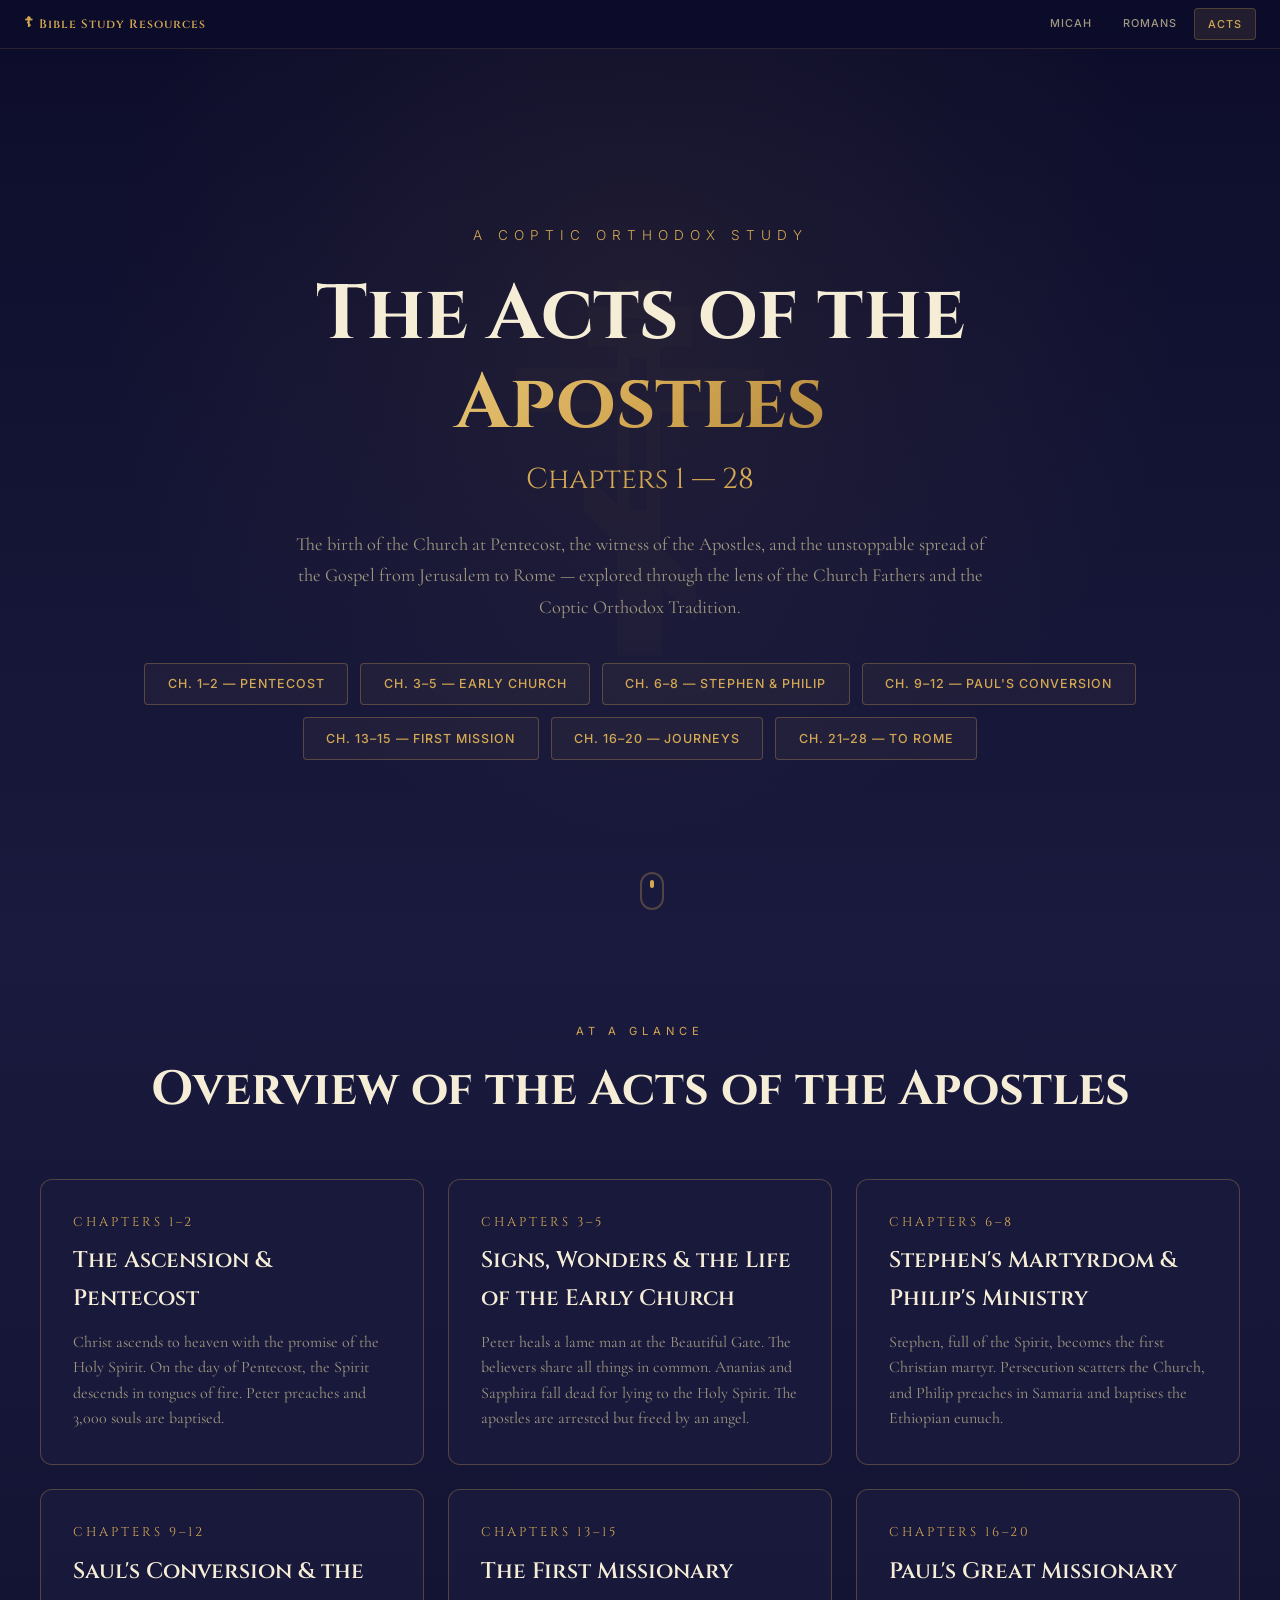
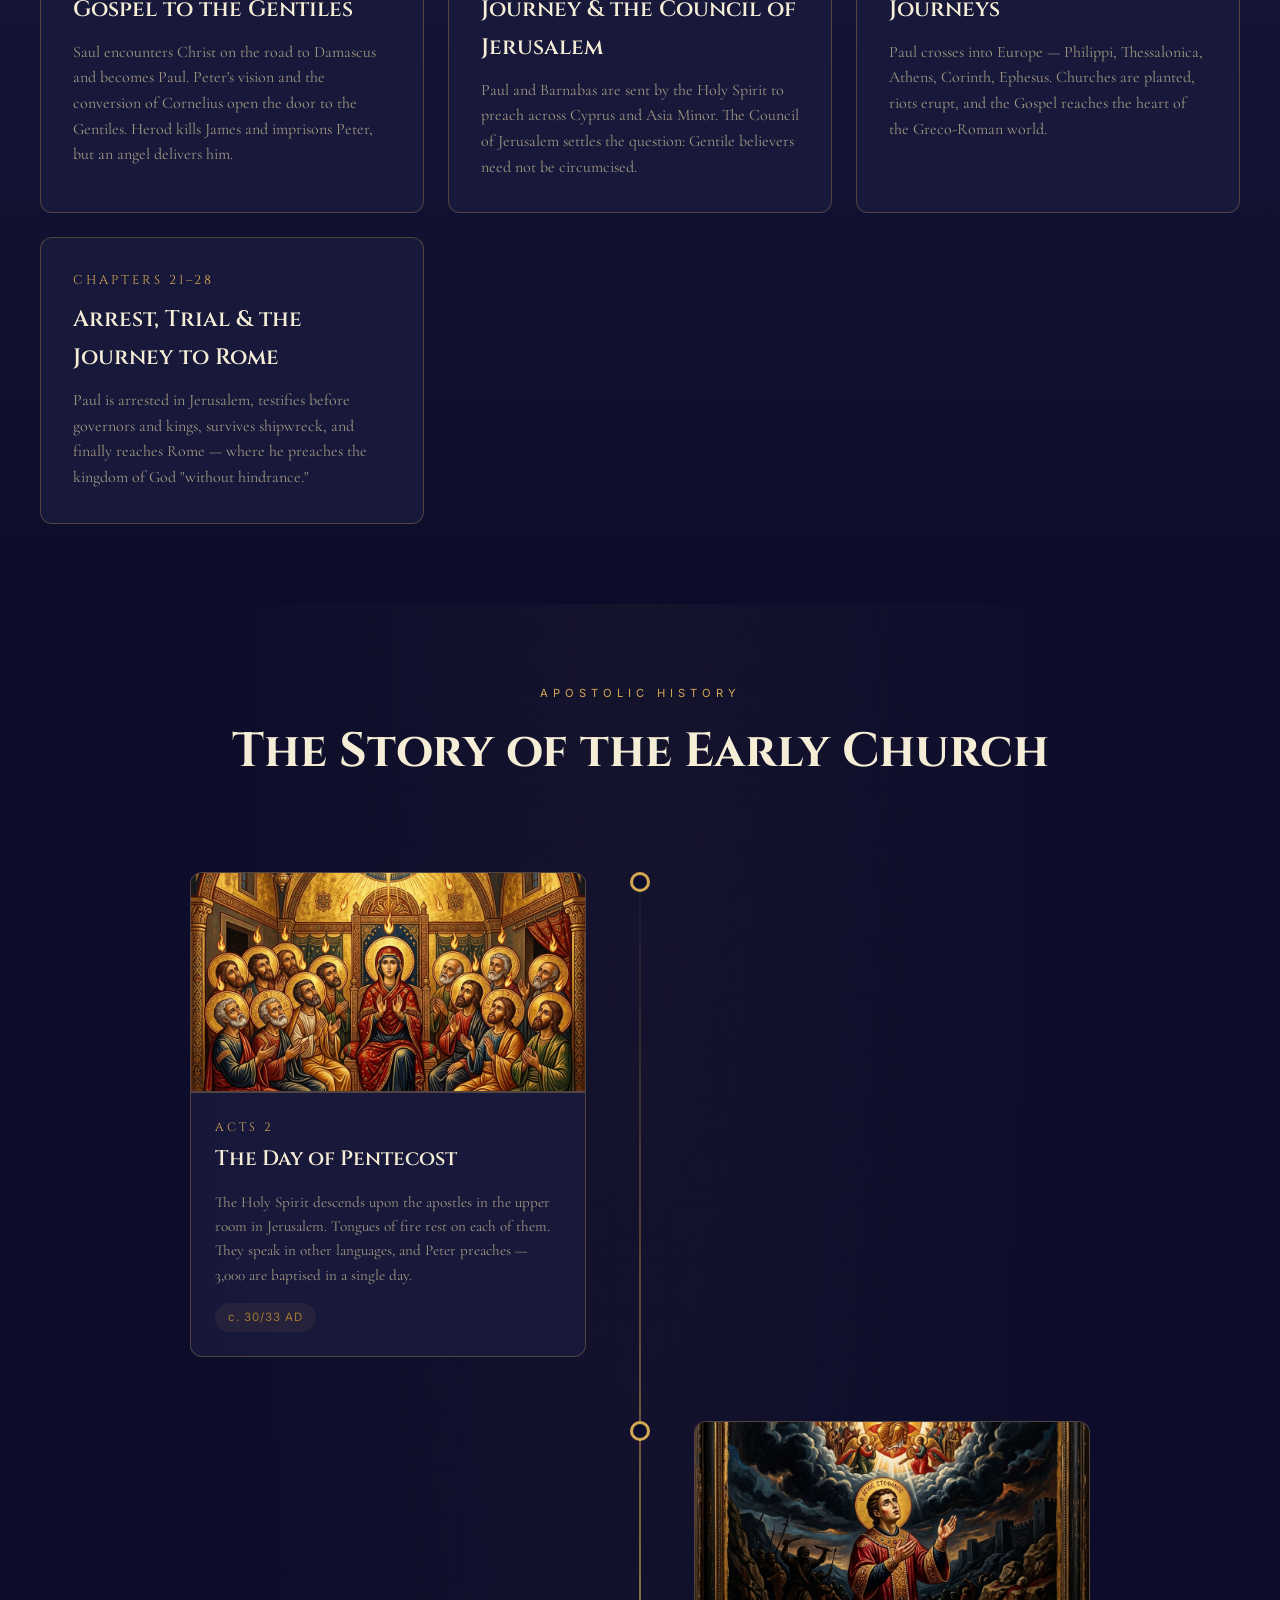
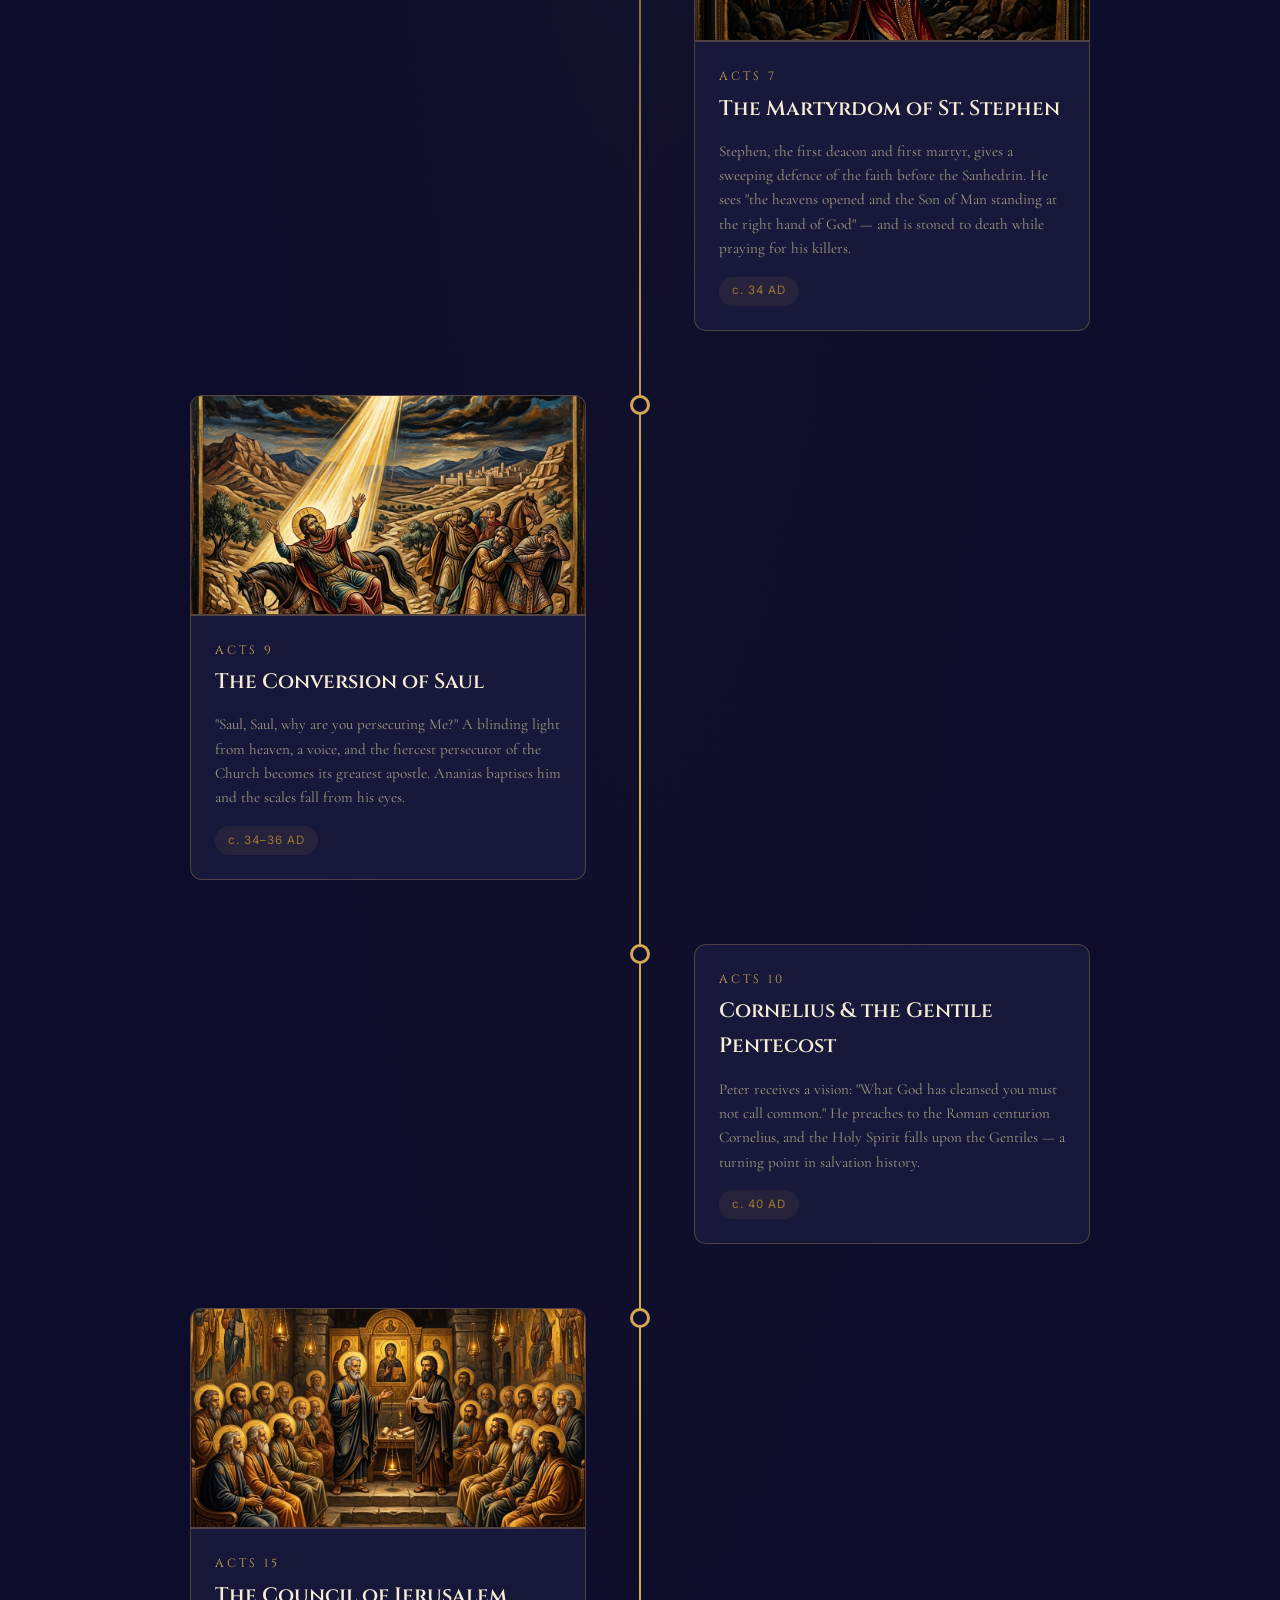
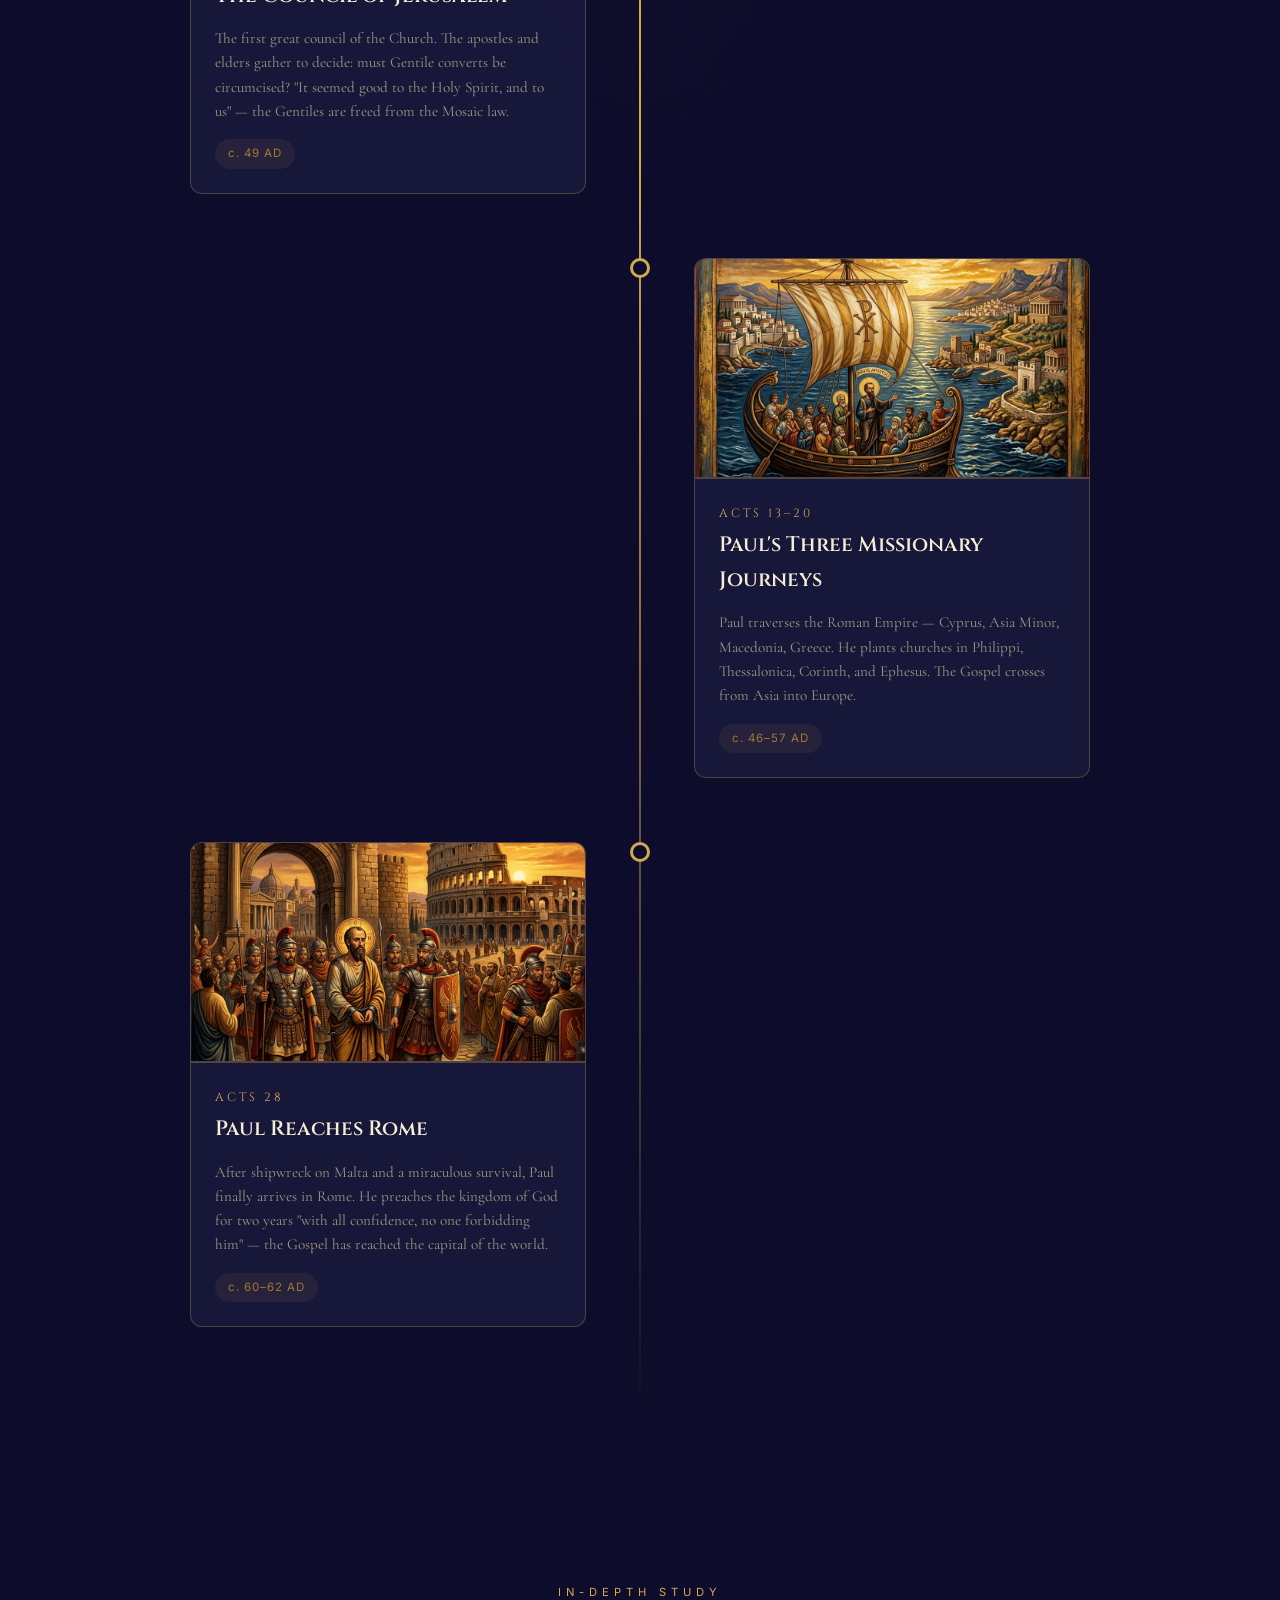
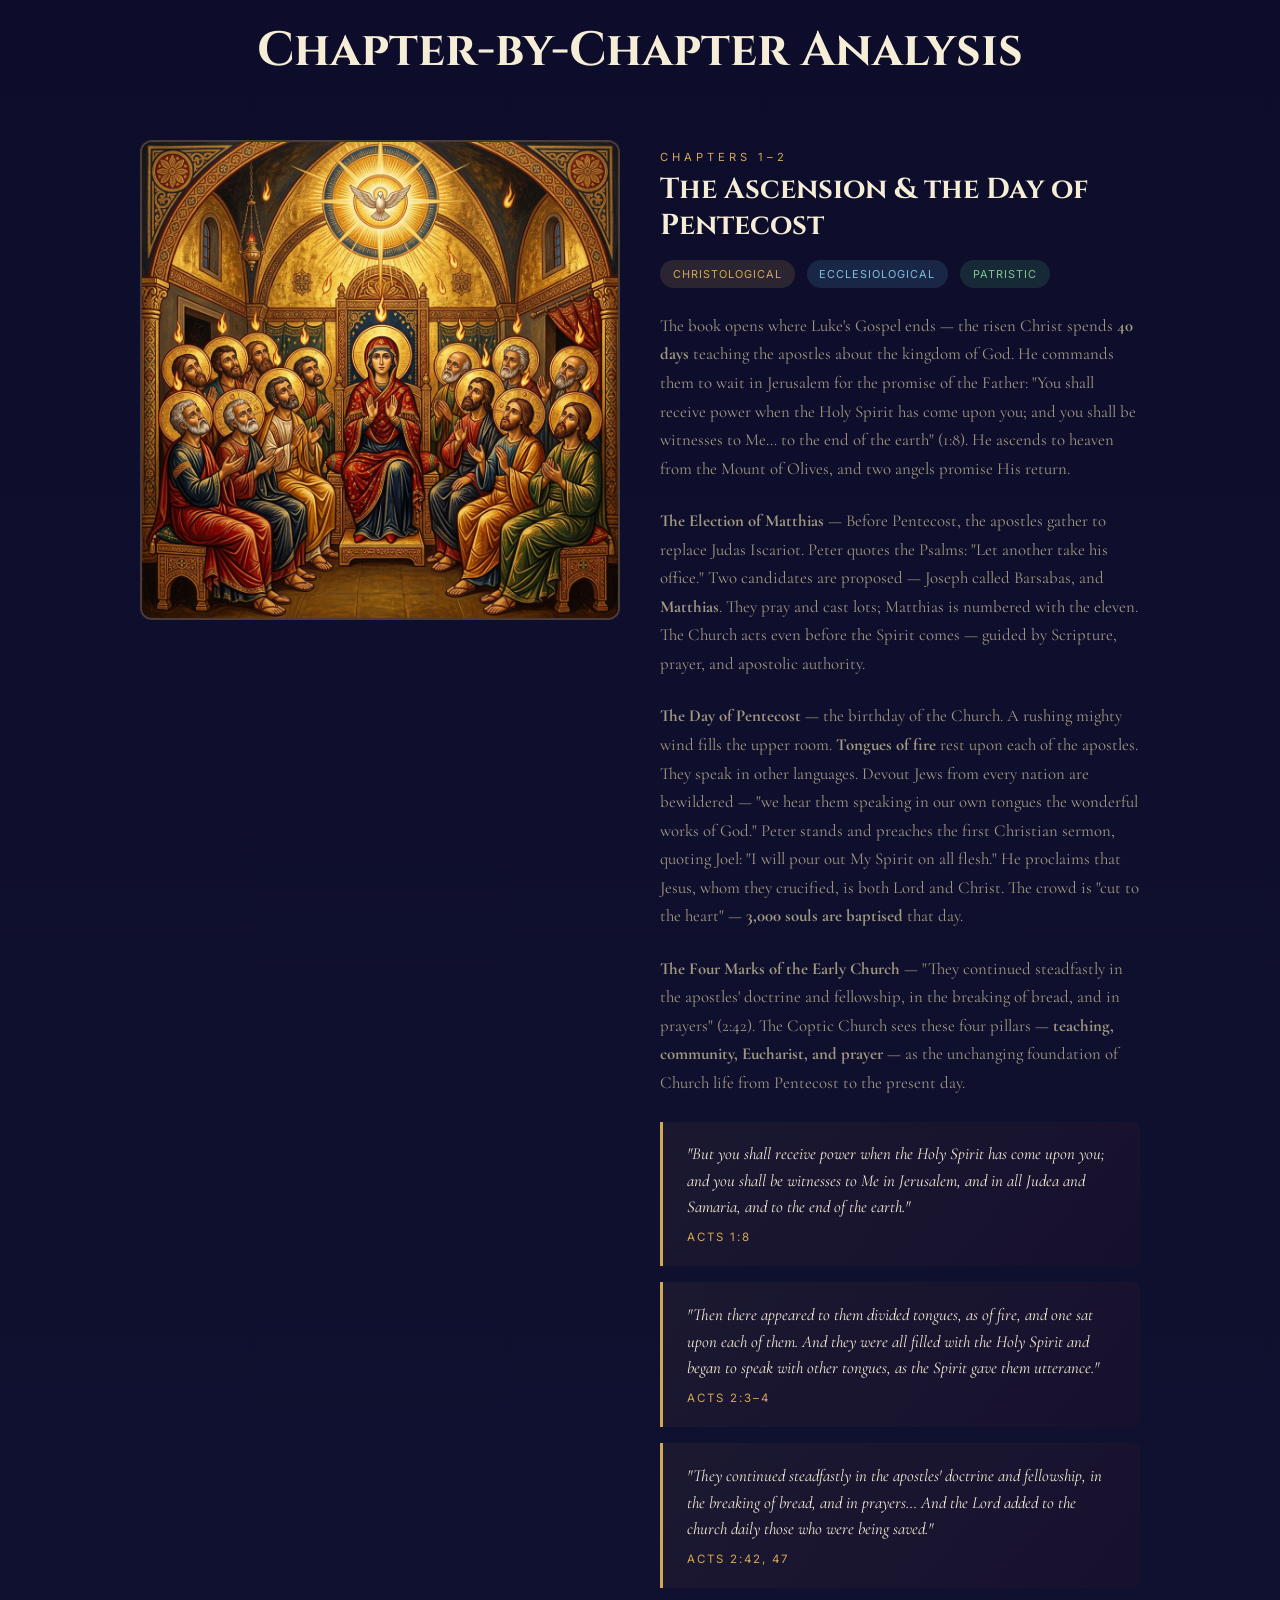
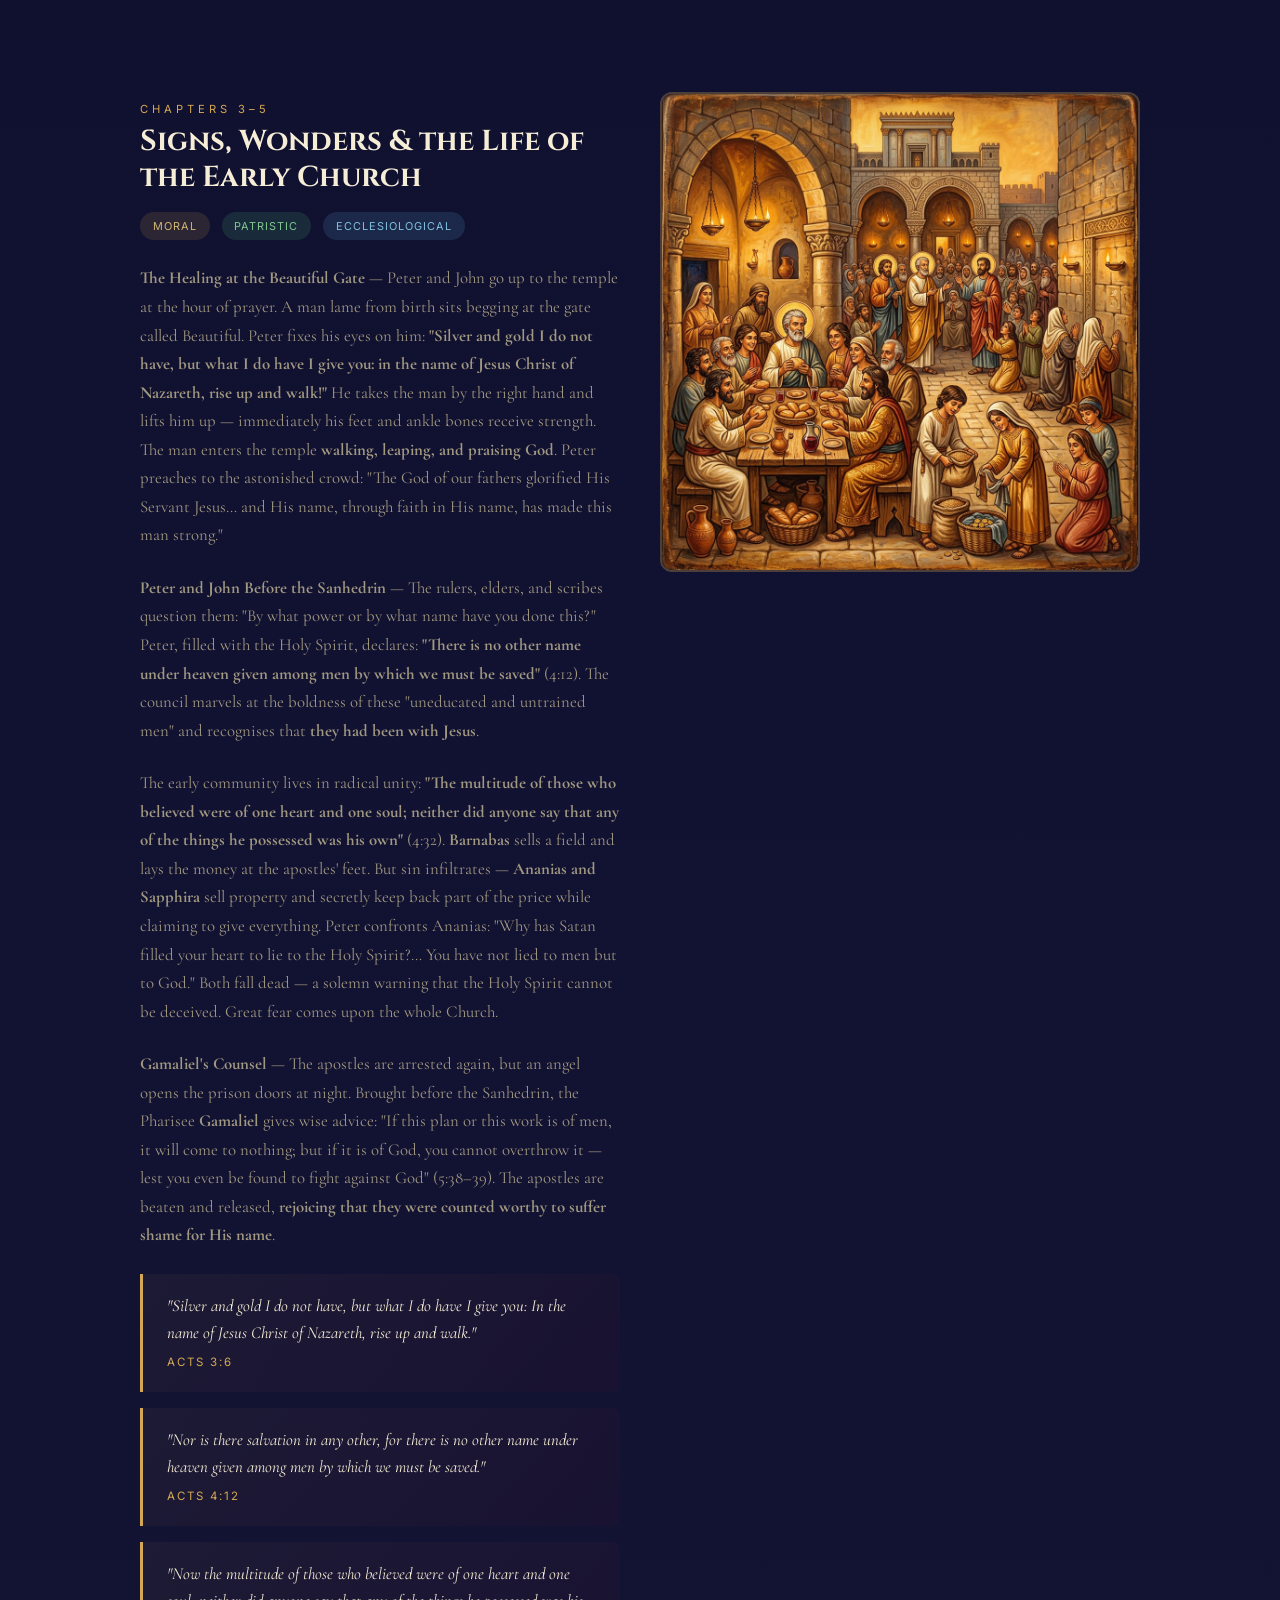
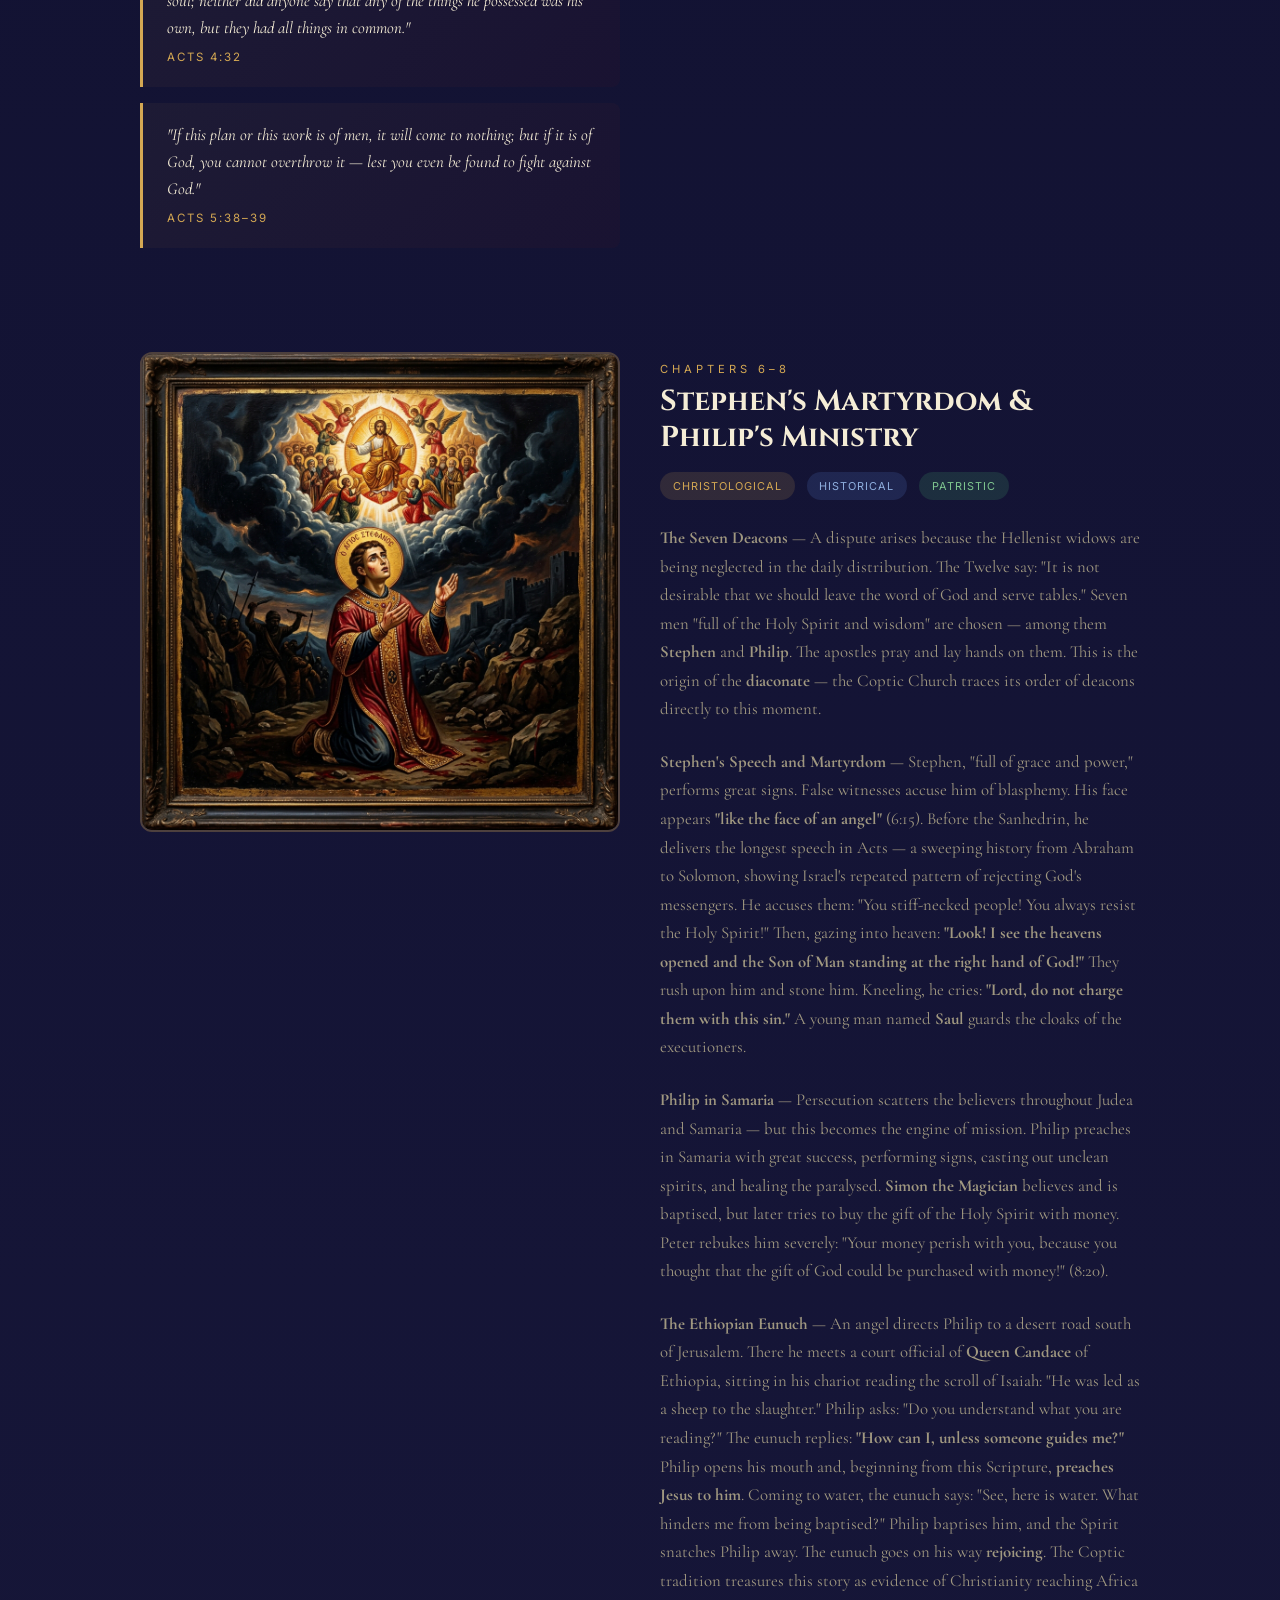
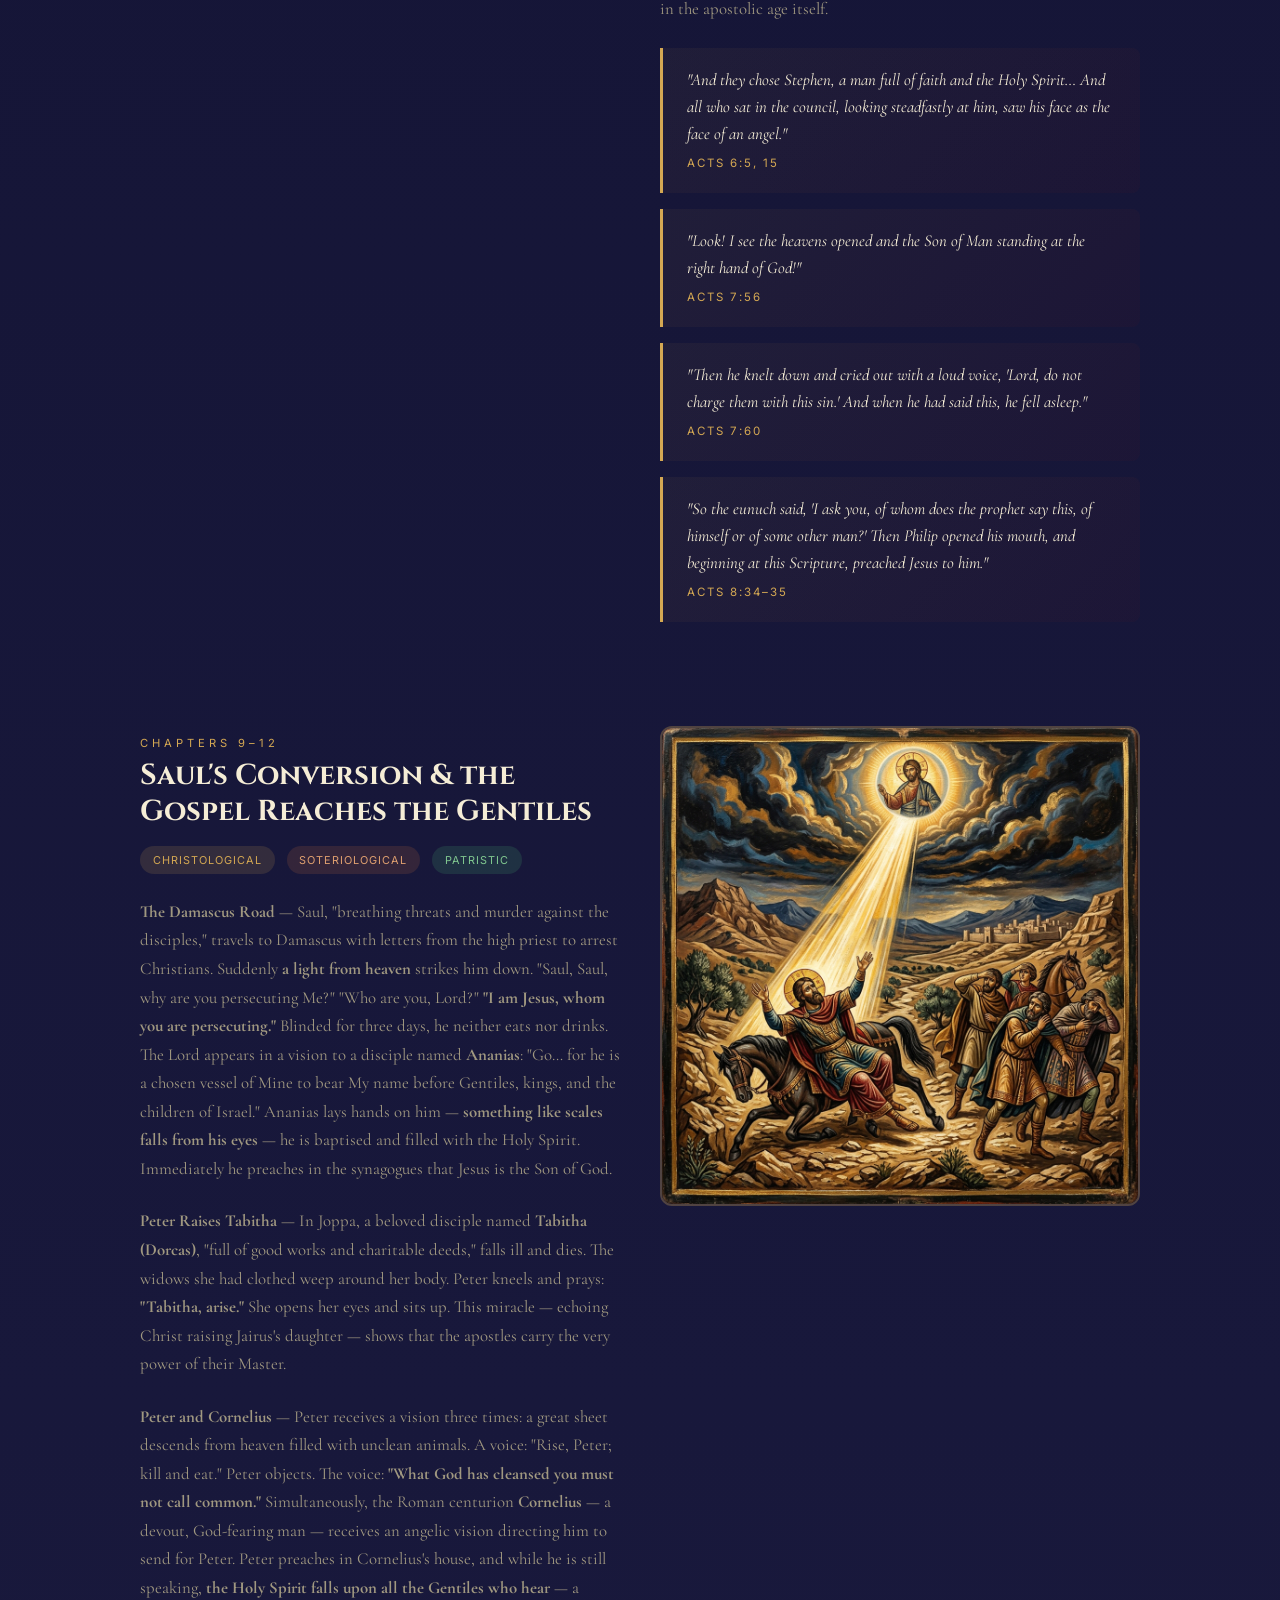
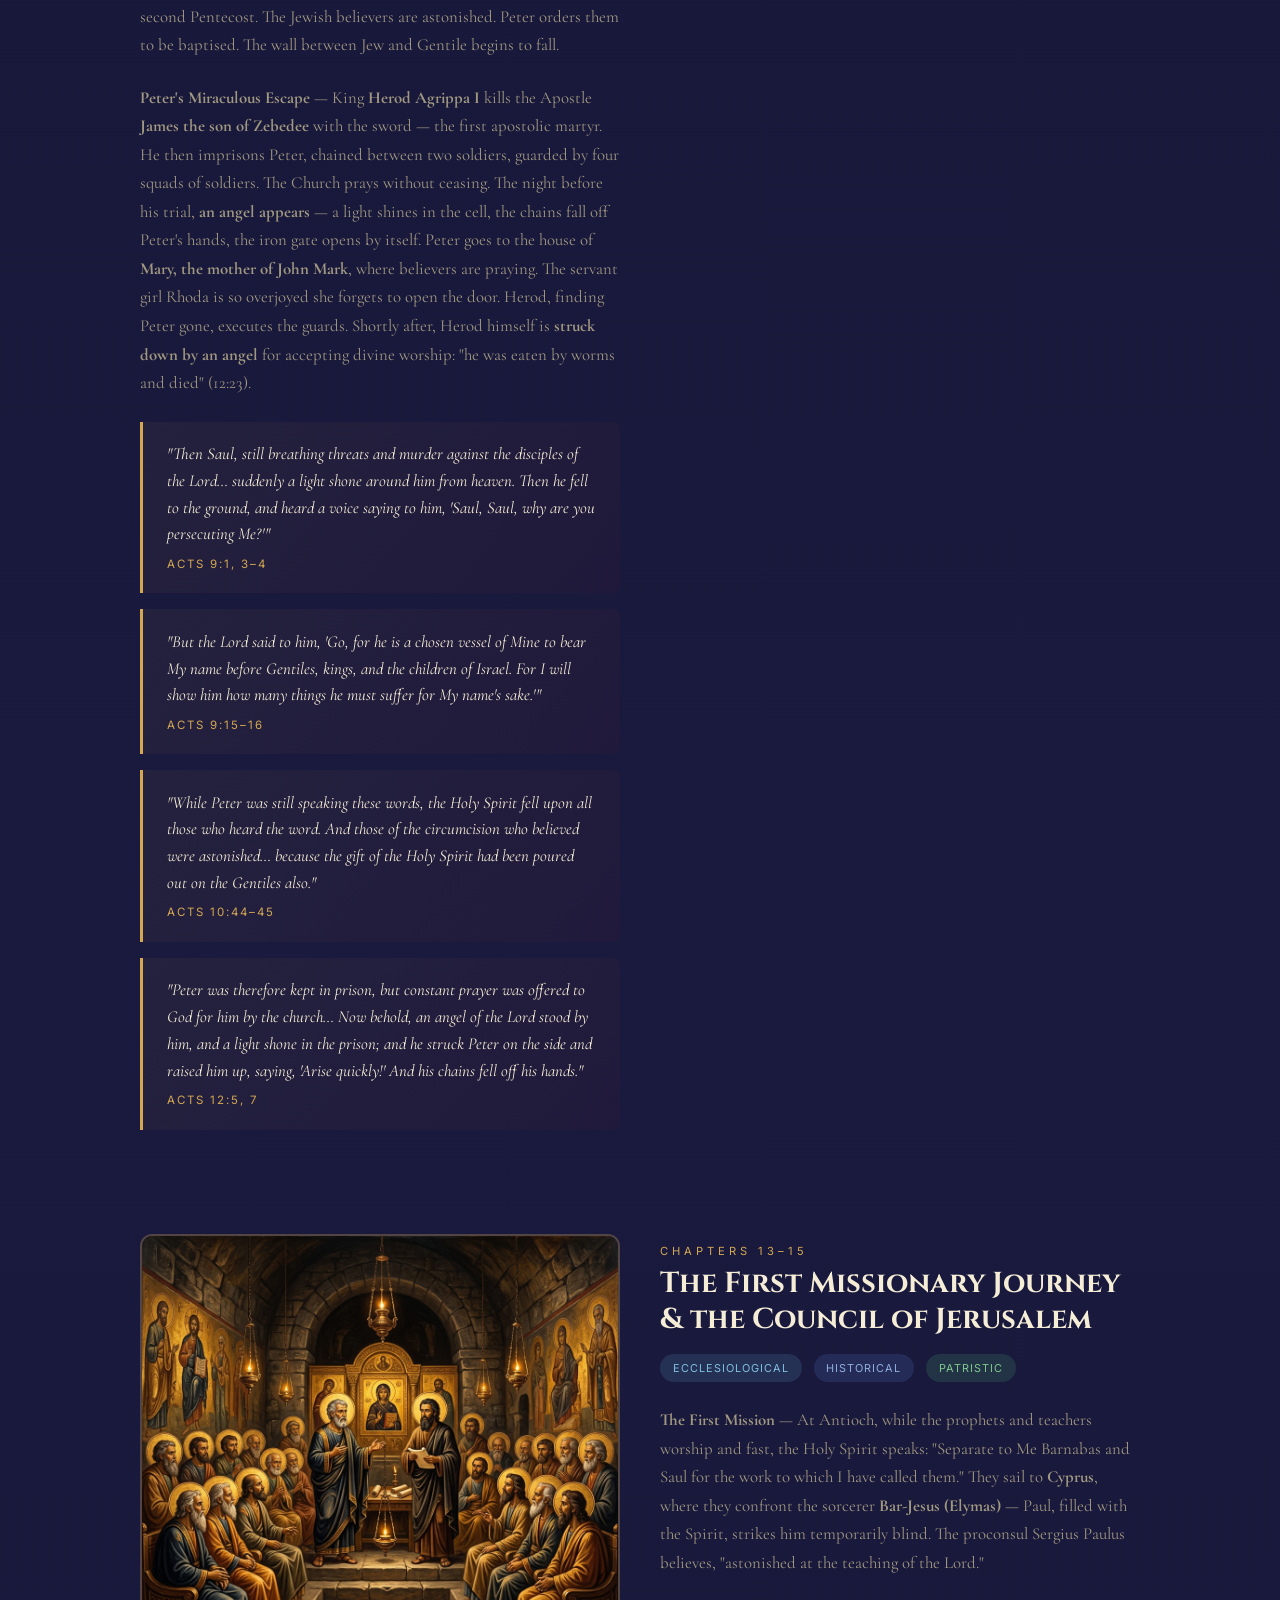
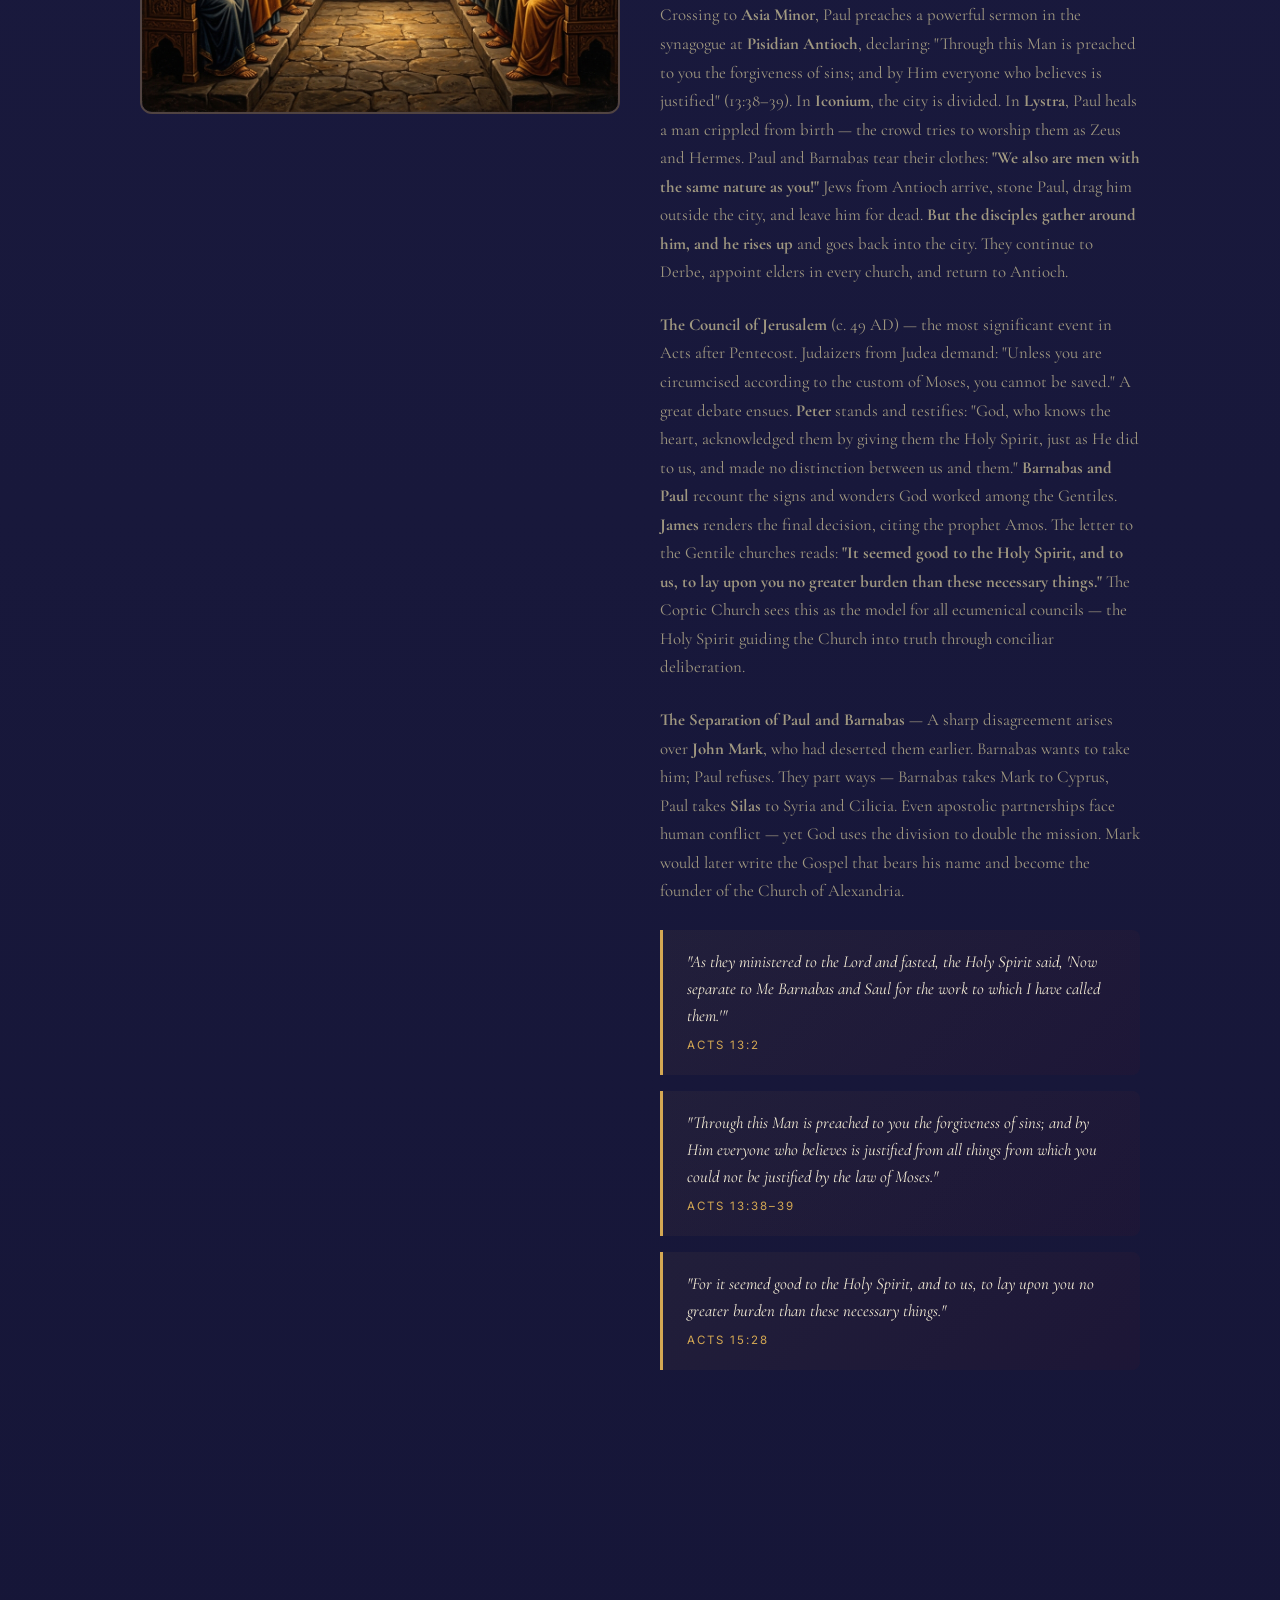
==== commit 4d54c033: "Add sticky home nav bar with links between all three studies" ====
--- a/acts/index.html
+++ b/acts/index.html
@@ -8,6 +8,16 @@
   <link rel="stylesheet" href="style.css">
 </head>
 <body>
+
+<!-- ===== HOME NAV ===== -->
+<nav class="home-nav">
+  <a href="../" class="home-link">☦ <span>Bible Study Resources</span></a>
+  <div class="home-nav-books">
+    <a href="../micah/">Micah</a>
+    <a href="../romans/">Romans</a>
+    <a href="../acts/" class="active">Acts</a>
+  </div>
+</nav>
 
 <!-- ===== HERO ===== -->
 <section class="hero" id="top">
--- a/acts/style.css
+++ b/acts/style.css
@@ -30,6 +30,75 @@
   overflow-x: hidden;
 }
 
+/* ===== HOME NAV ===== */
+.home-nav {
+  position: fixed;
+  top: 0;
+  left: 0;
+  right: 0;
+  z-index: 1000;
+  display: flex;
+  align-items: center;
+  justify-content: space-between;
+  padding: 0.5rem 1.5rem;
+  background: rgba(13, 13, 43, 0.92);
+  backdrop-filter: blur(12px);
+  -webkit-backdrop-filter: blur(12px);
+  border-bottom: 1px solid rgba(212, 168, 83, 0.15);
+}
+
+.home-link {
+  font-family: 'Cinzel', serif;
+  font-size: 0.85rem;
+  font-weight: 600;
+  color: var(--gold);
+  text-decoration: none;
+  display: flex;
+  align-items: center;
+  gap: 0.4rem;
+  transition: opacity 0.3s;
+}
+
+.home-link:hover { opacity: 0.8; }
+
+.home-link span {
+  font-size: 0.75rem;
+  letter-spacing: 1px;
+}
+
+.home-nav-books {
+  display: flex;
+  gap: 0.3rem;
+}
+
+.home-nav-books a {
+  font-family: 'Inter', sans-serif;
+  font-size: 0.68rem;
+  font-weight: 500;
+  letter-spacing: 1px;
+  text-transform: uppercase;
+  text-decoration: none;
+  color: var(--text-muted);
+  padding: 0.35rem 0.8rem;
+  border-radius: 4px;
+  transition: all 0.3s;
+}
+
+.home-nav-books a:hover {
+  color: var(--gold);
+  background: rgba(212, 168, 83, 0.1);
+}
+
+.home-nav-books a.active {
+  color: var(--gold);
+  background: rgba(212, 168, 83, 0.12);
+  border: 1px solid rgba(212, 168, 83, 0.25);
+}
+
+body {
+  padding-top: 42px;
+}
+
 /* ===== HERO ===== */
 .hero {
   position: relative;
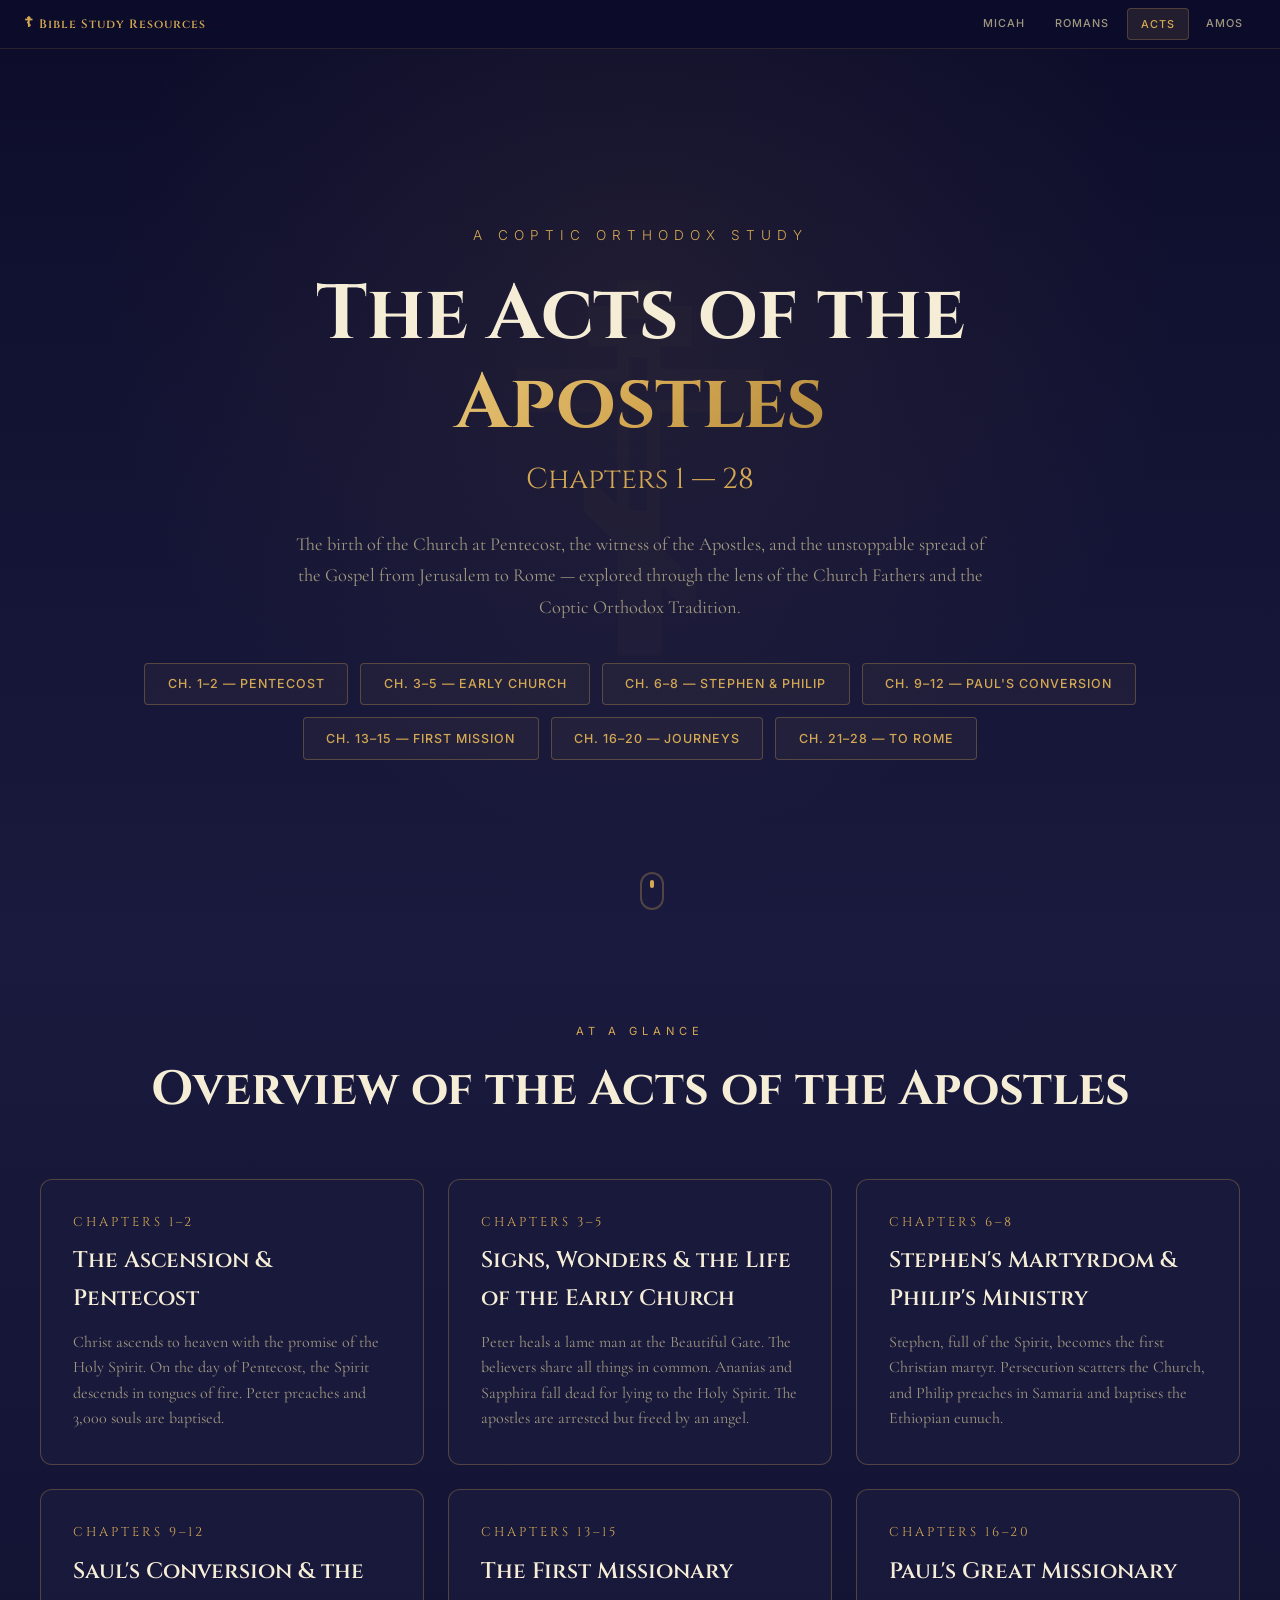
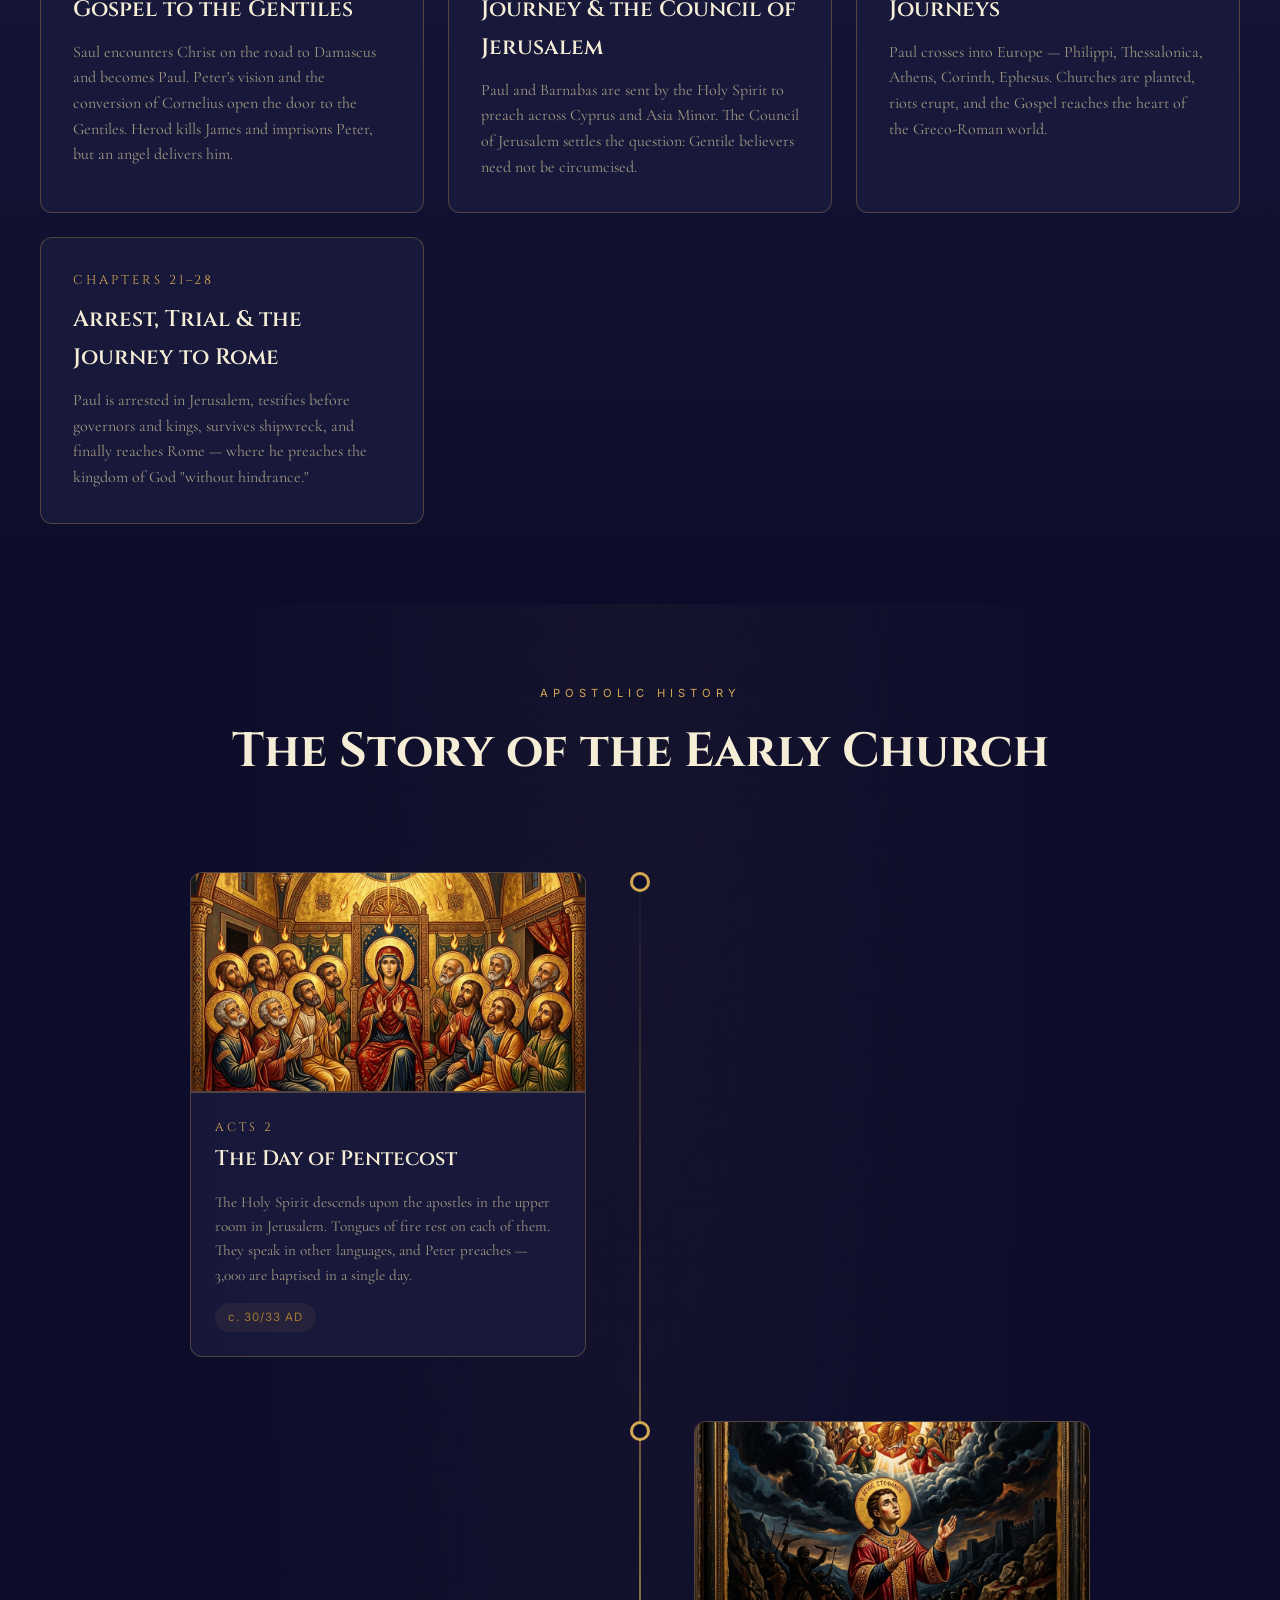
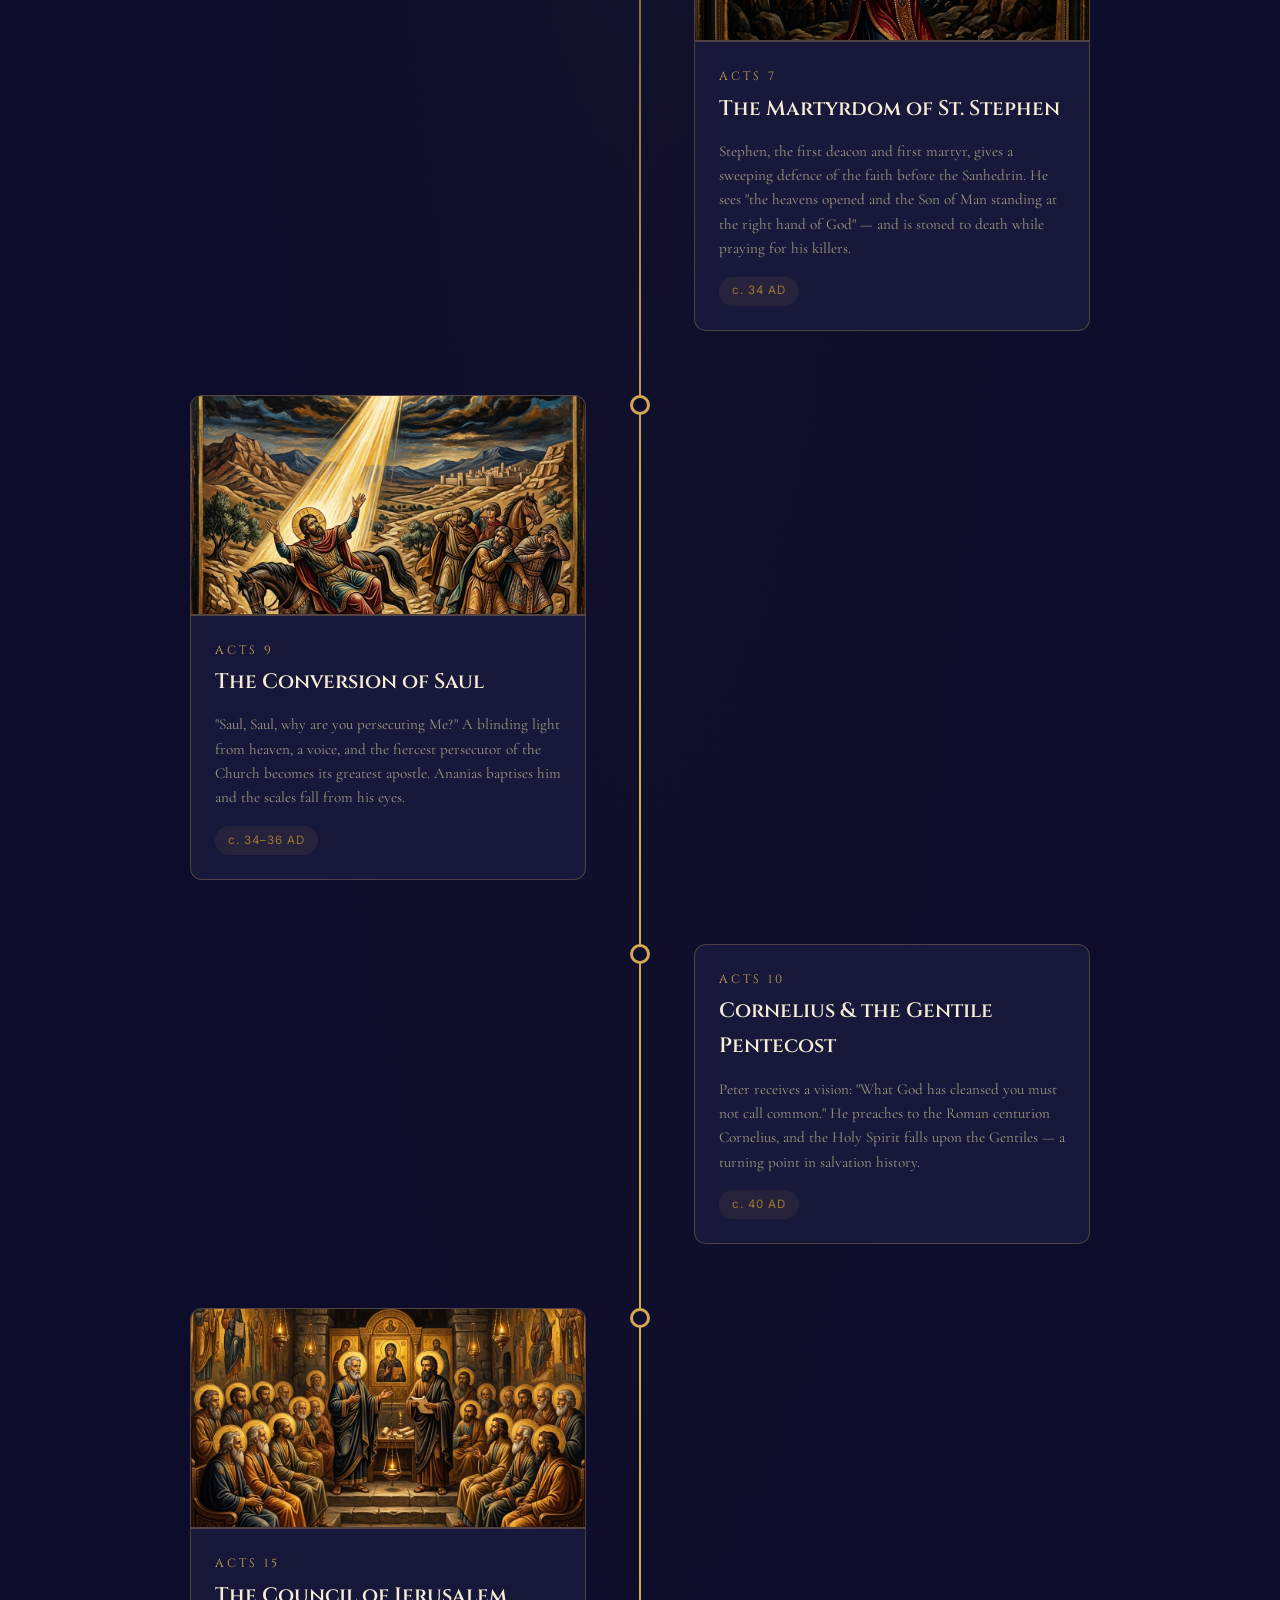
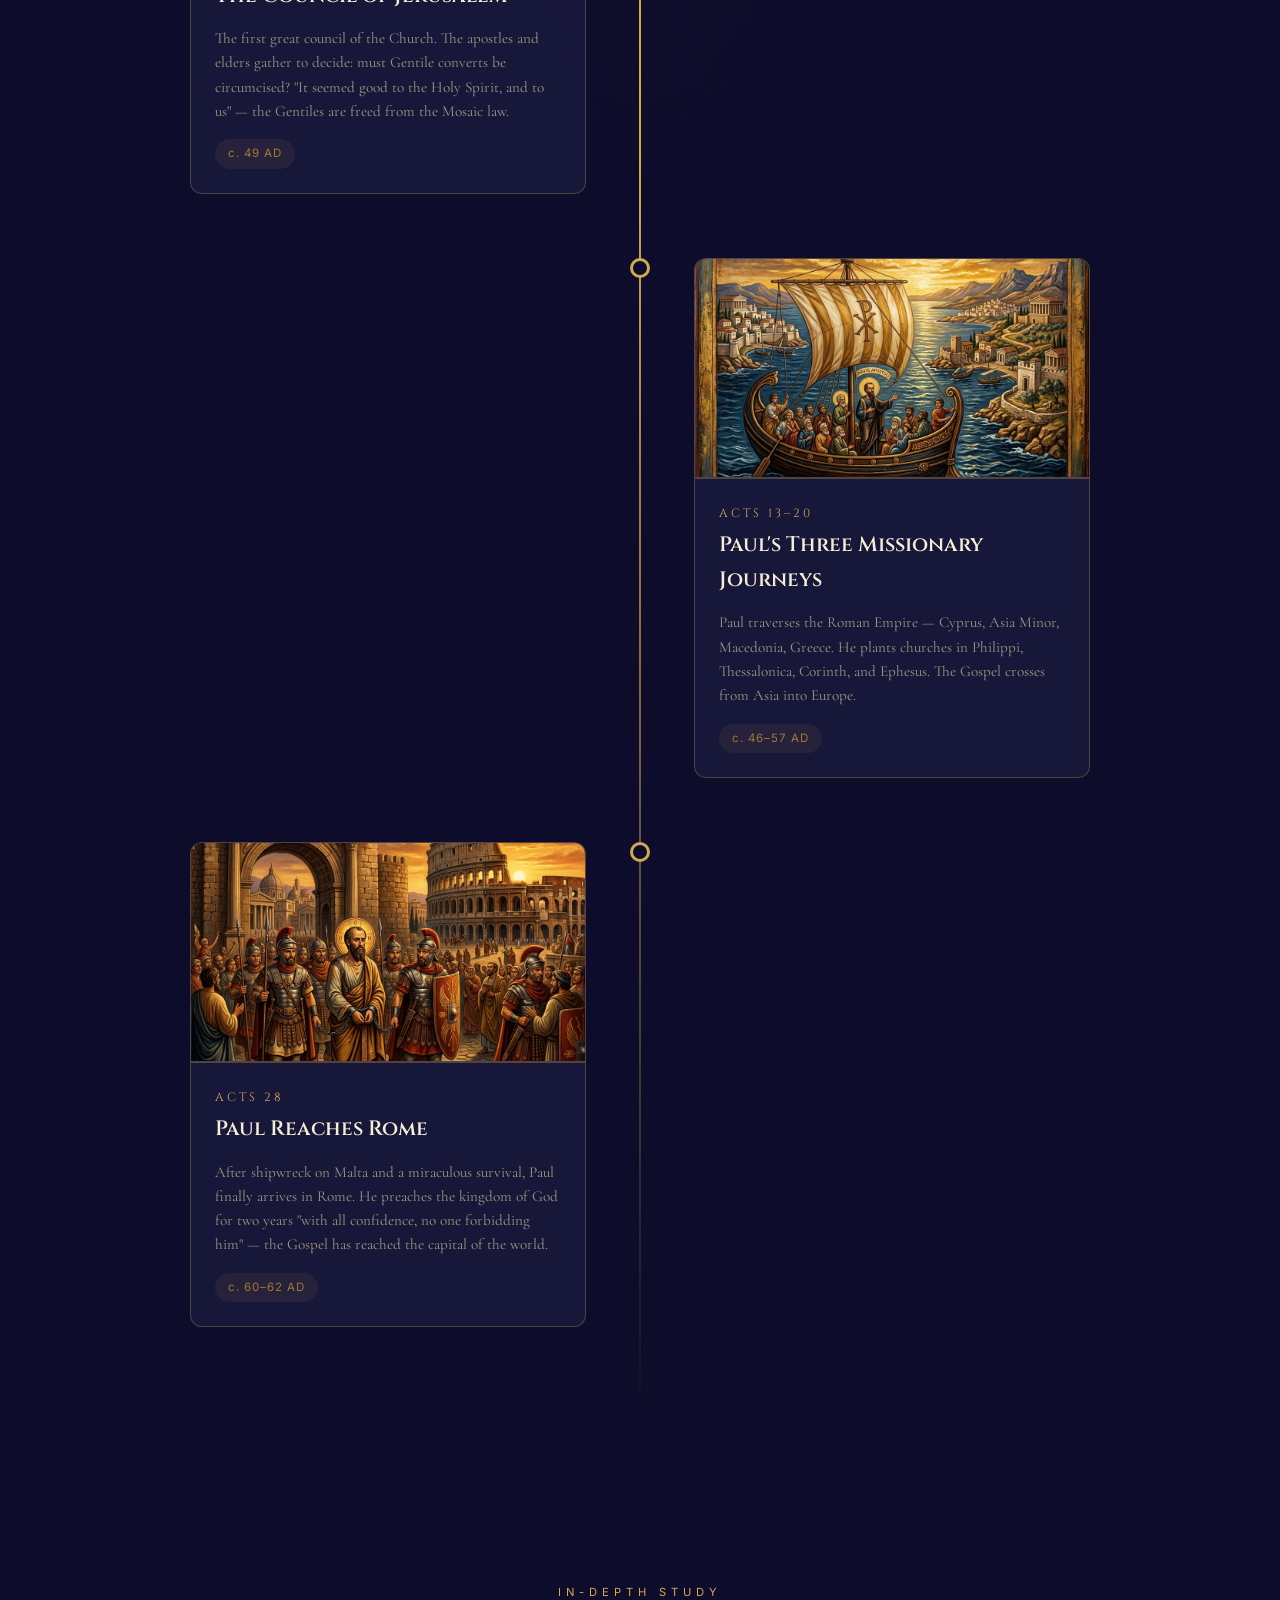
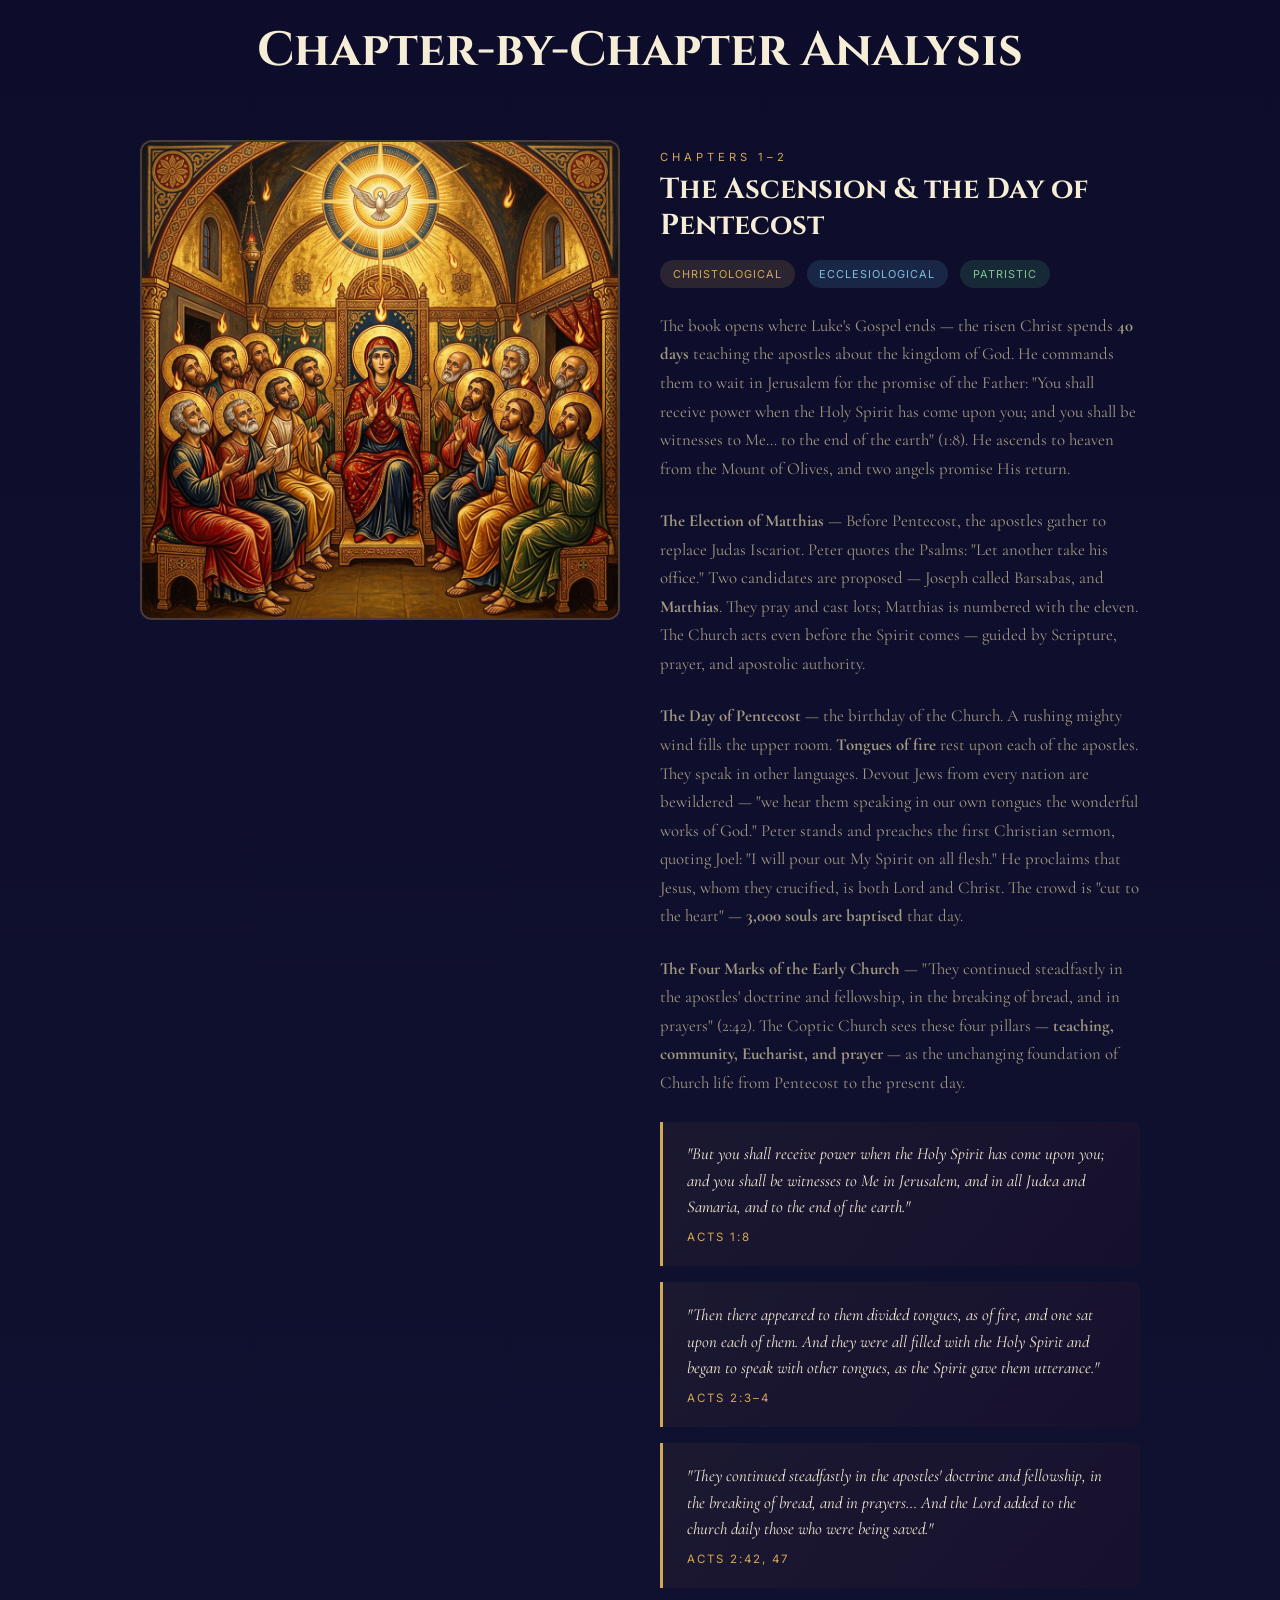
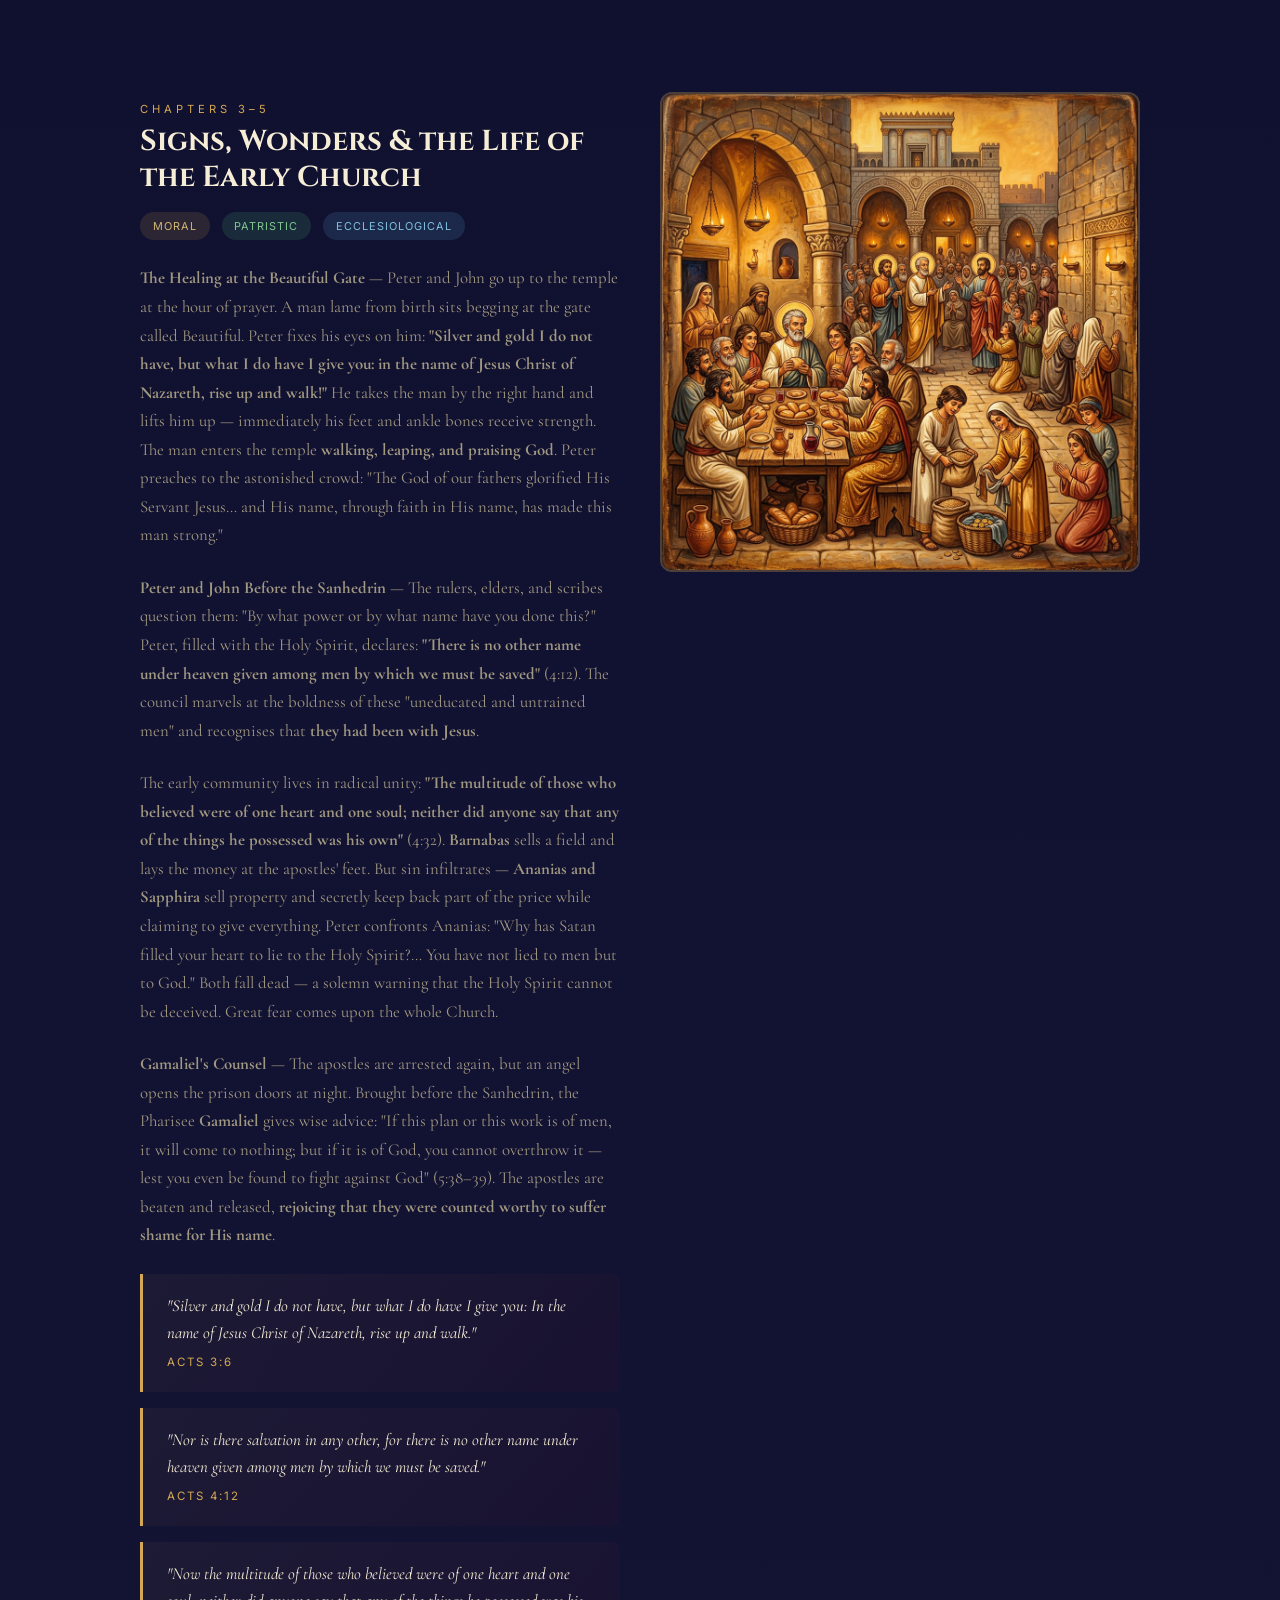
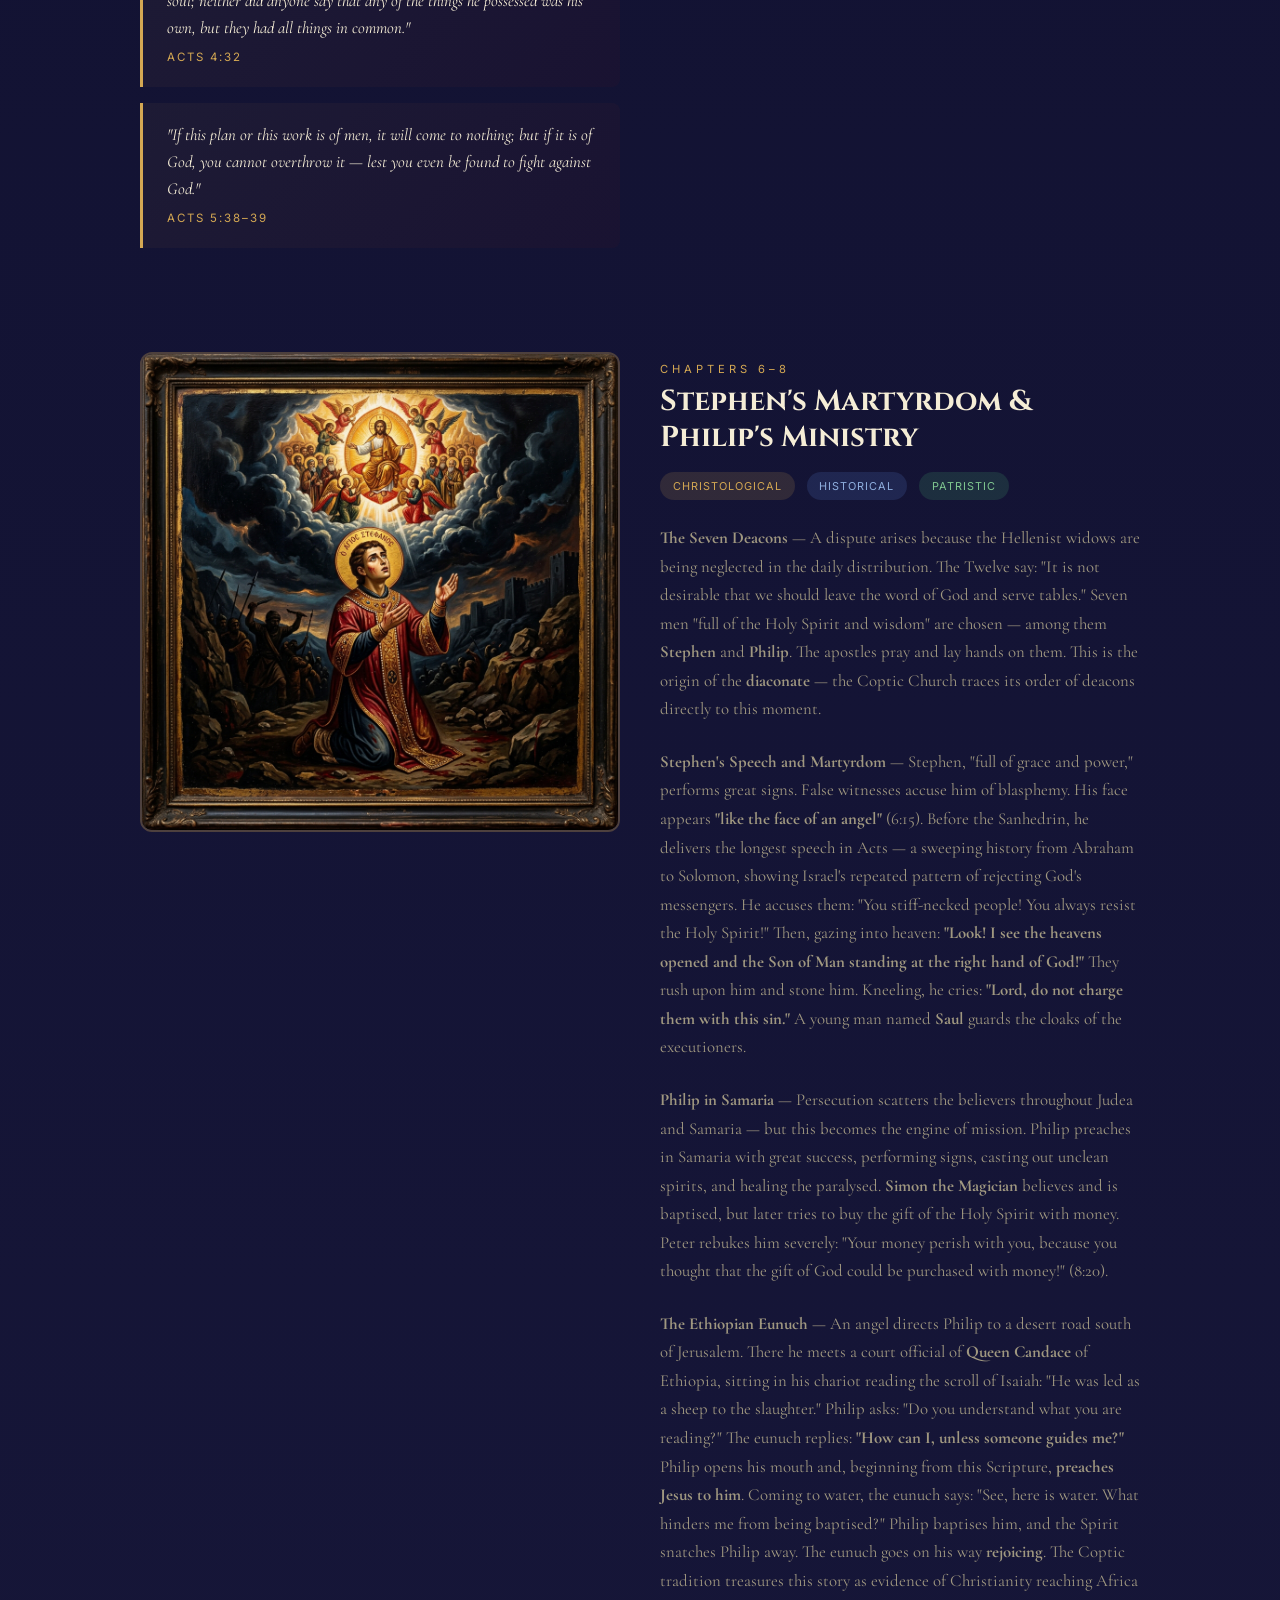
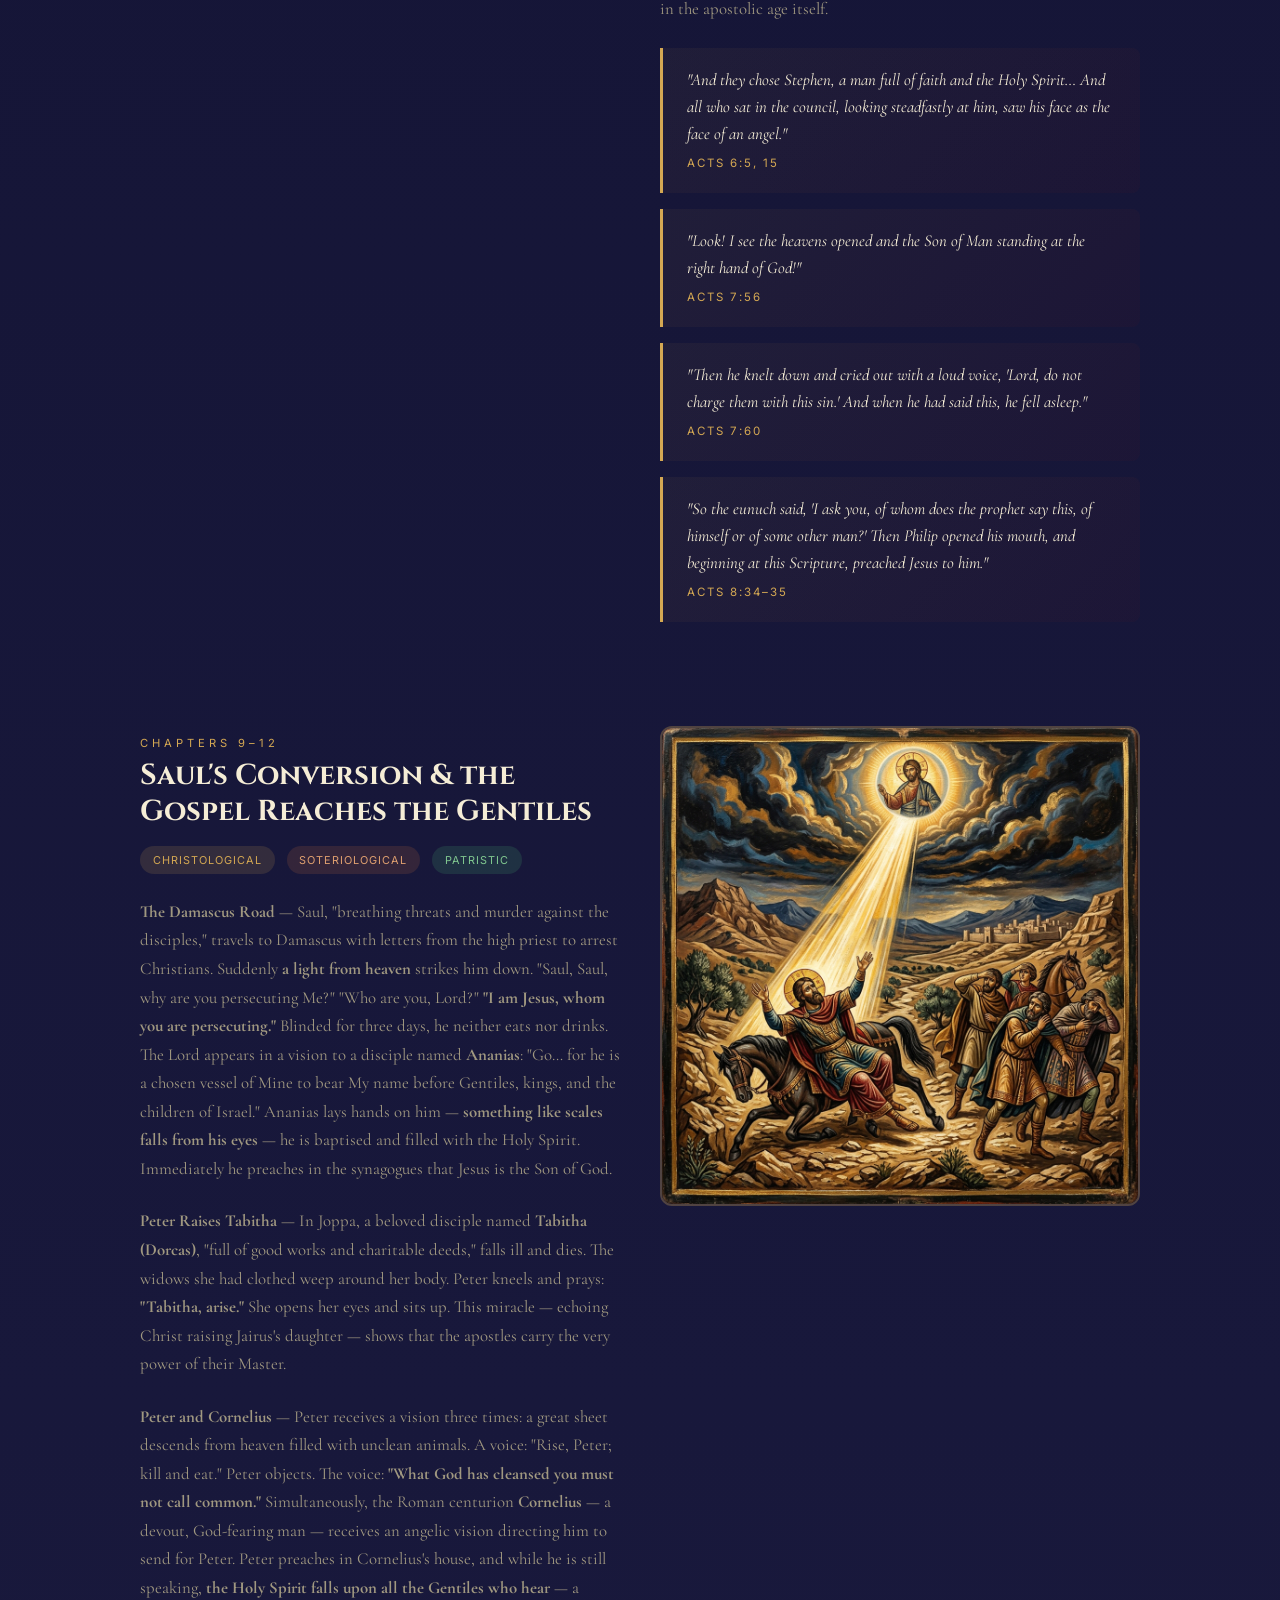
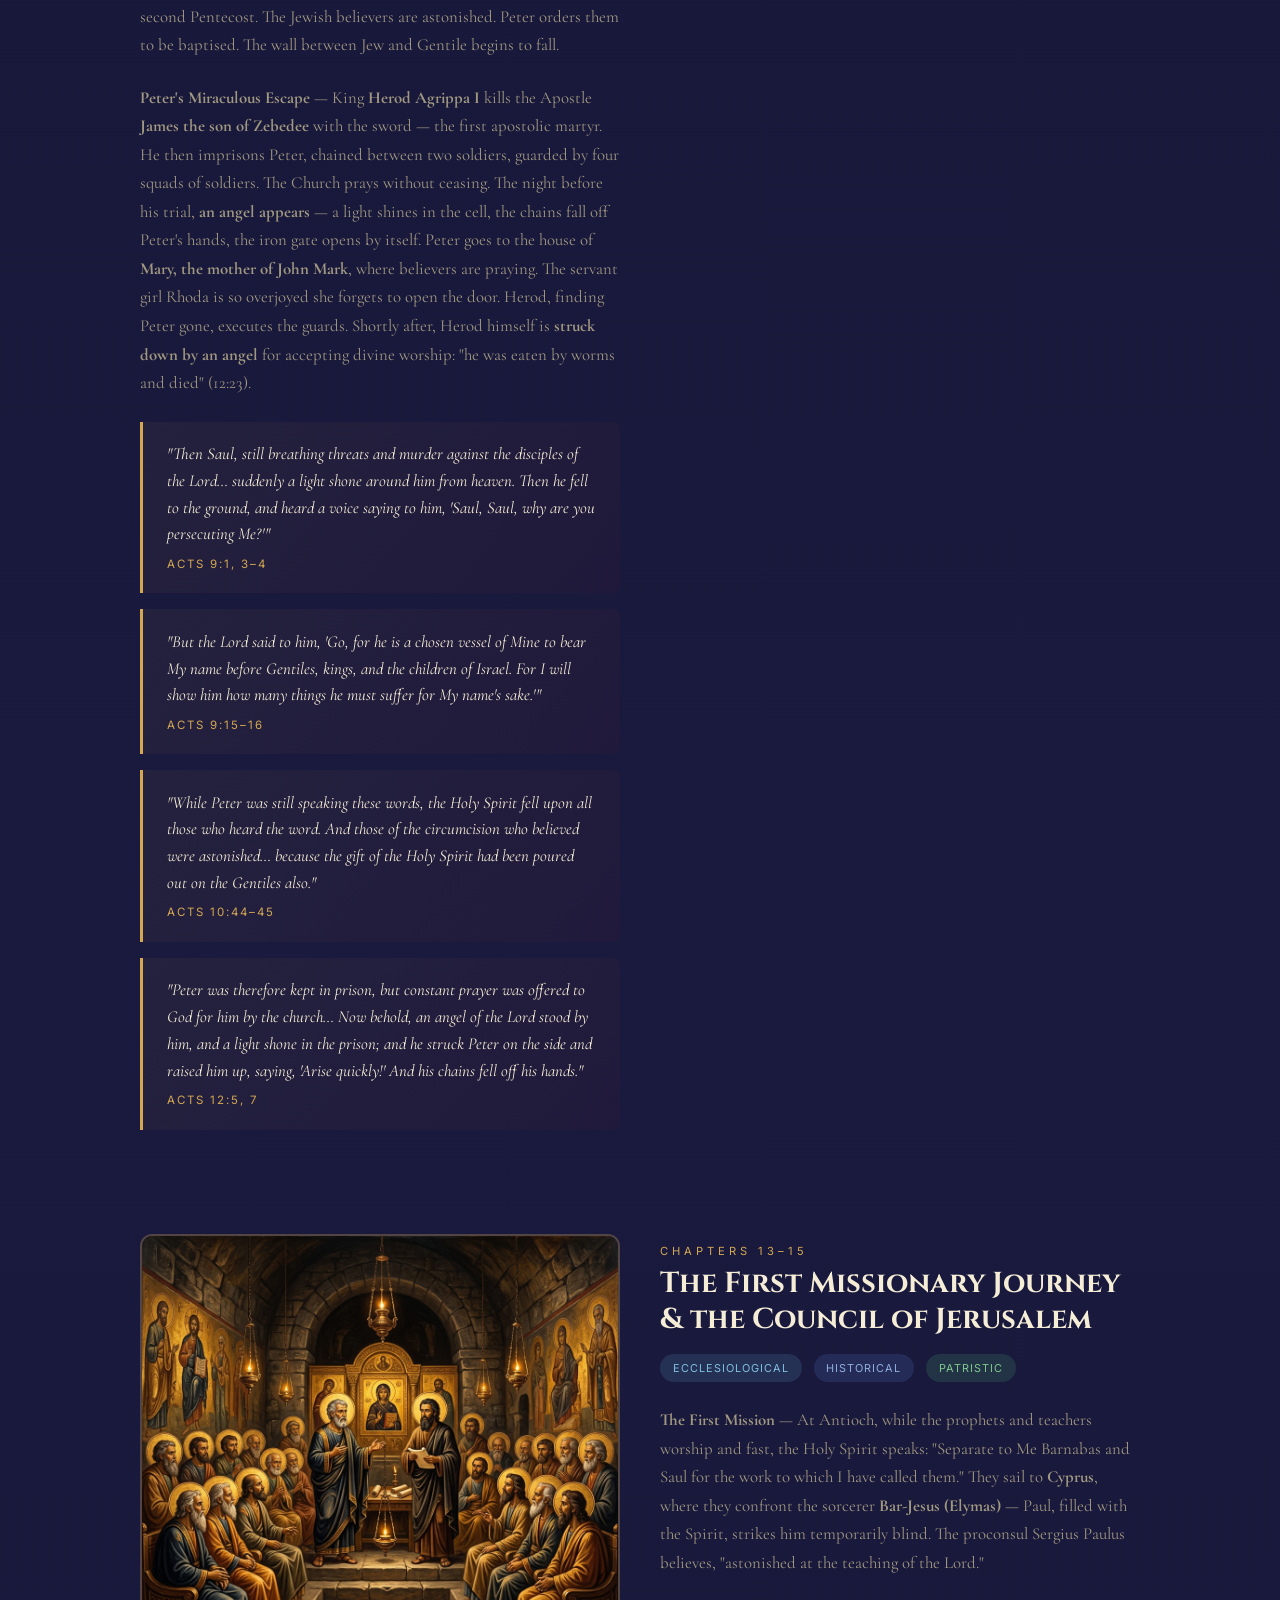
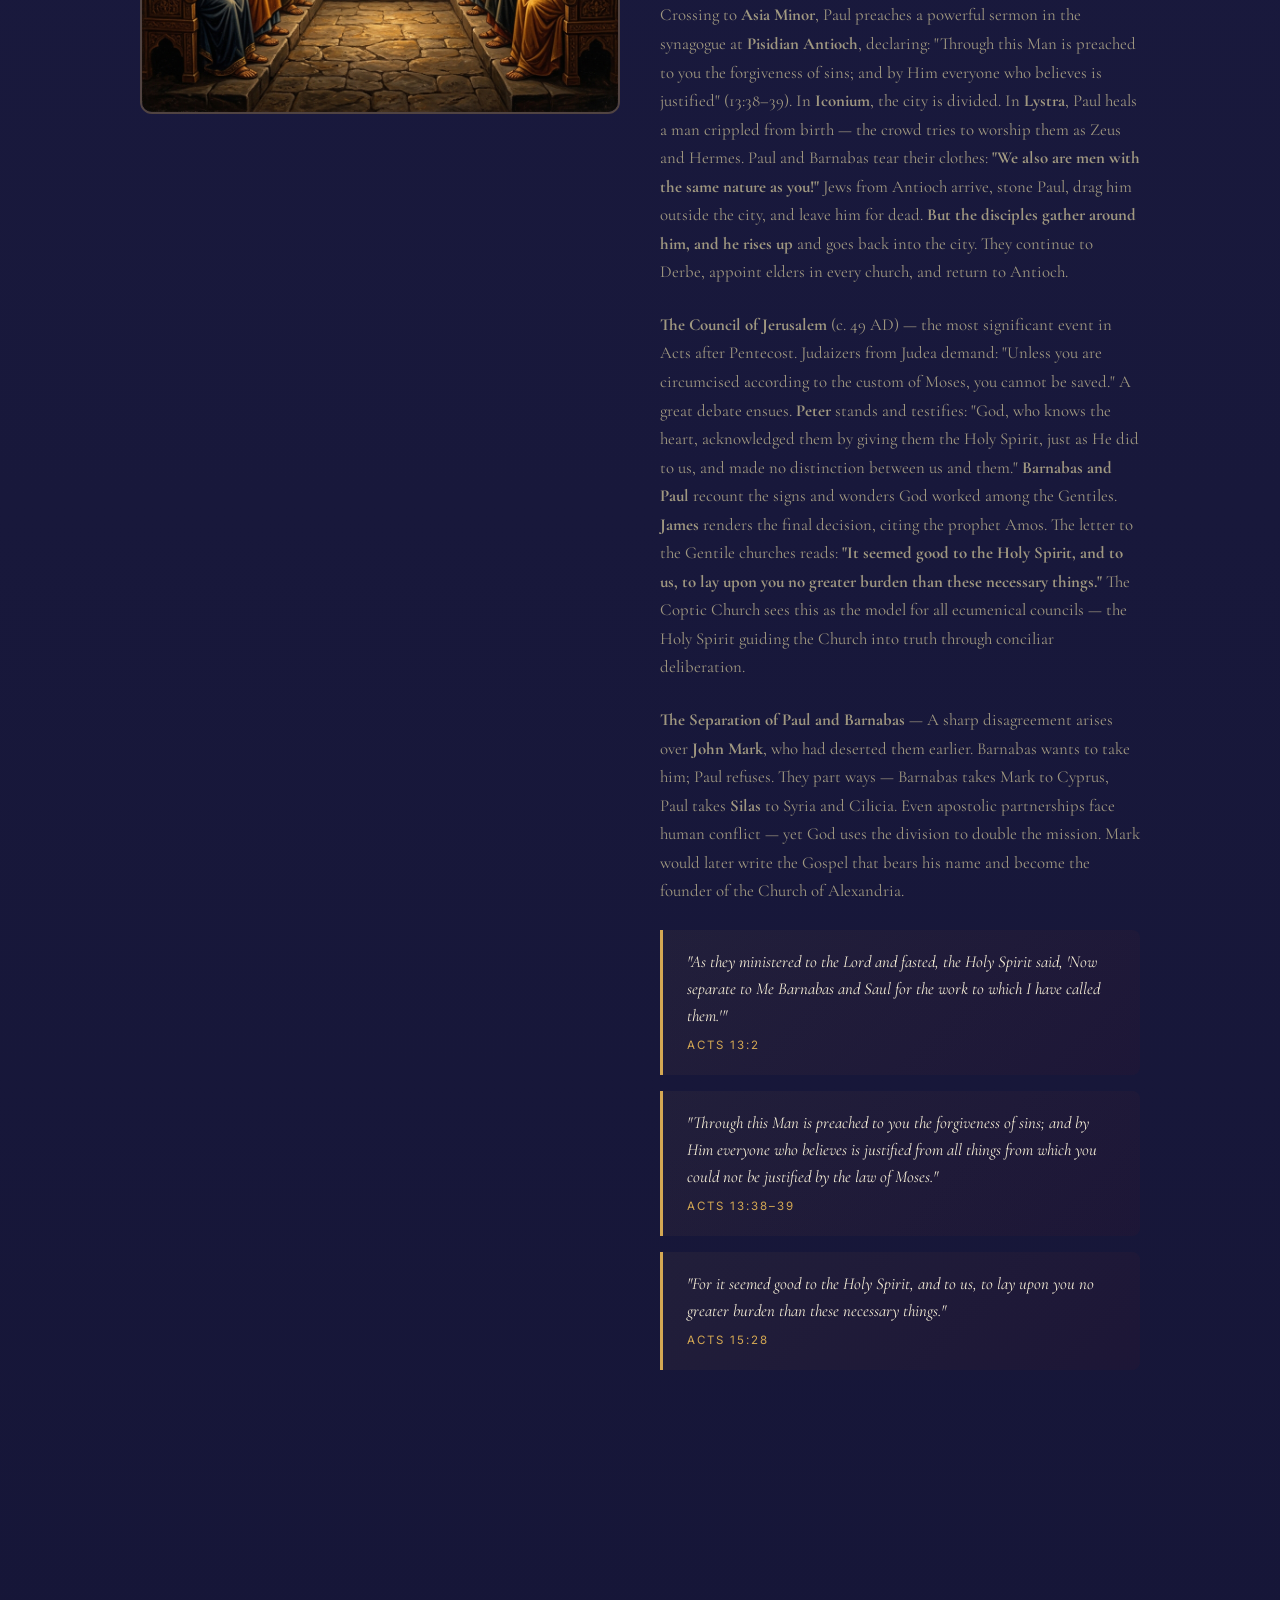
==== commit a6d3a366: "Add Book of Amos Bible study page with patristic commentary, chapter analysis, five visions, Day of " ====
--- a/acts/index.html
+++ b/acts/index.html
@@ -16,6 +16,7 @@
     <a href="../micah/">Micah</a>
     <a href="../romans/">Romans</a>
     <a href="../acts/" class="active">Acts</a>
+    <a href="../amos/">Amos</a>
   </div>
 </nav>
 
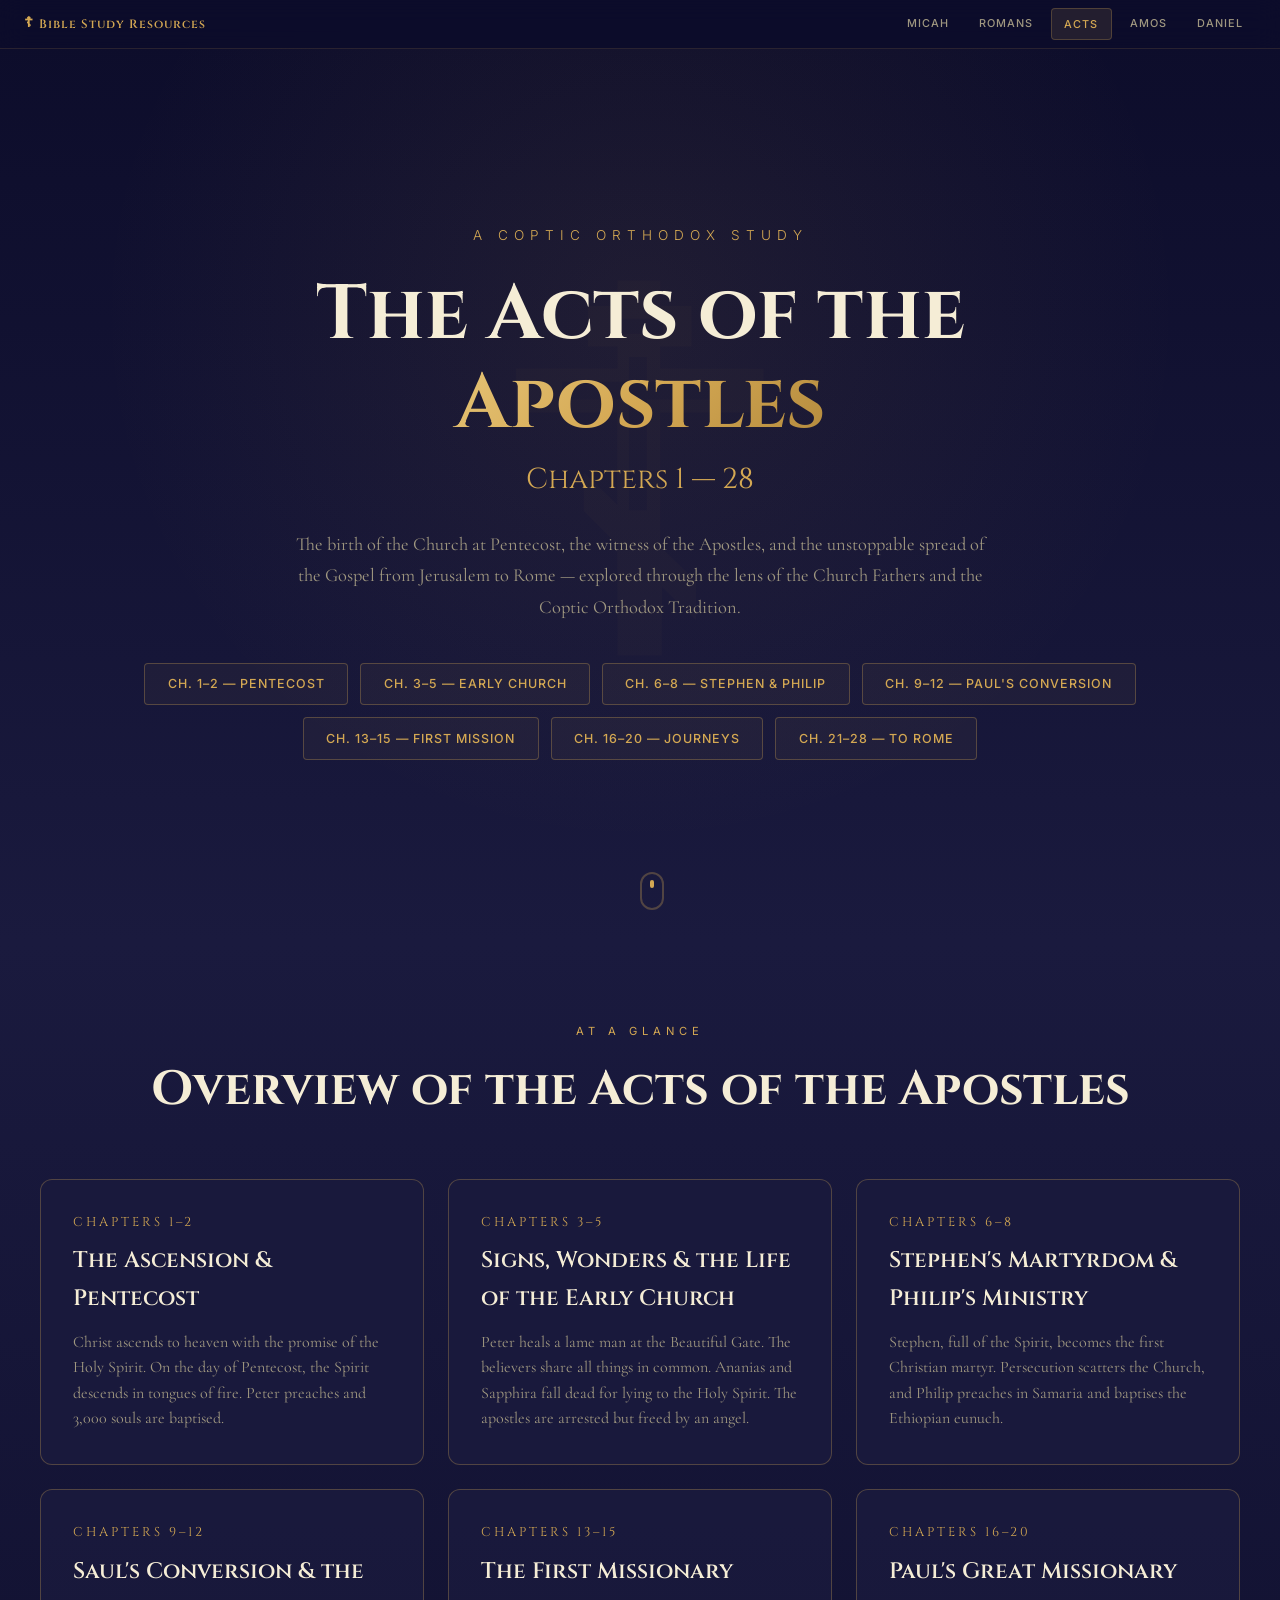
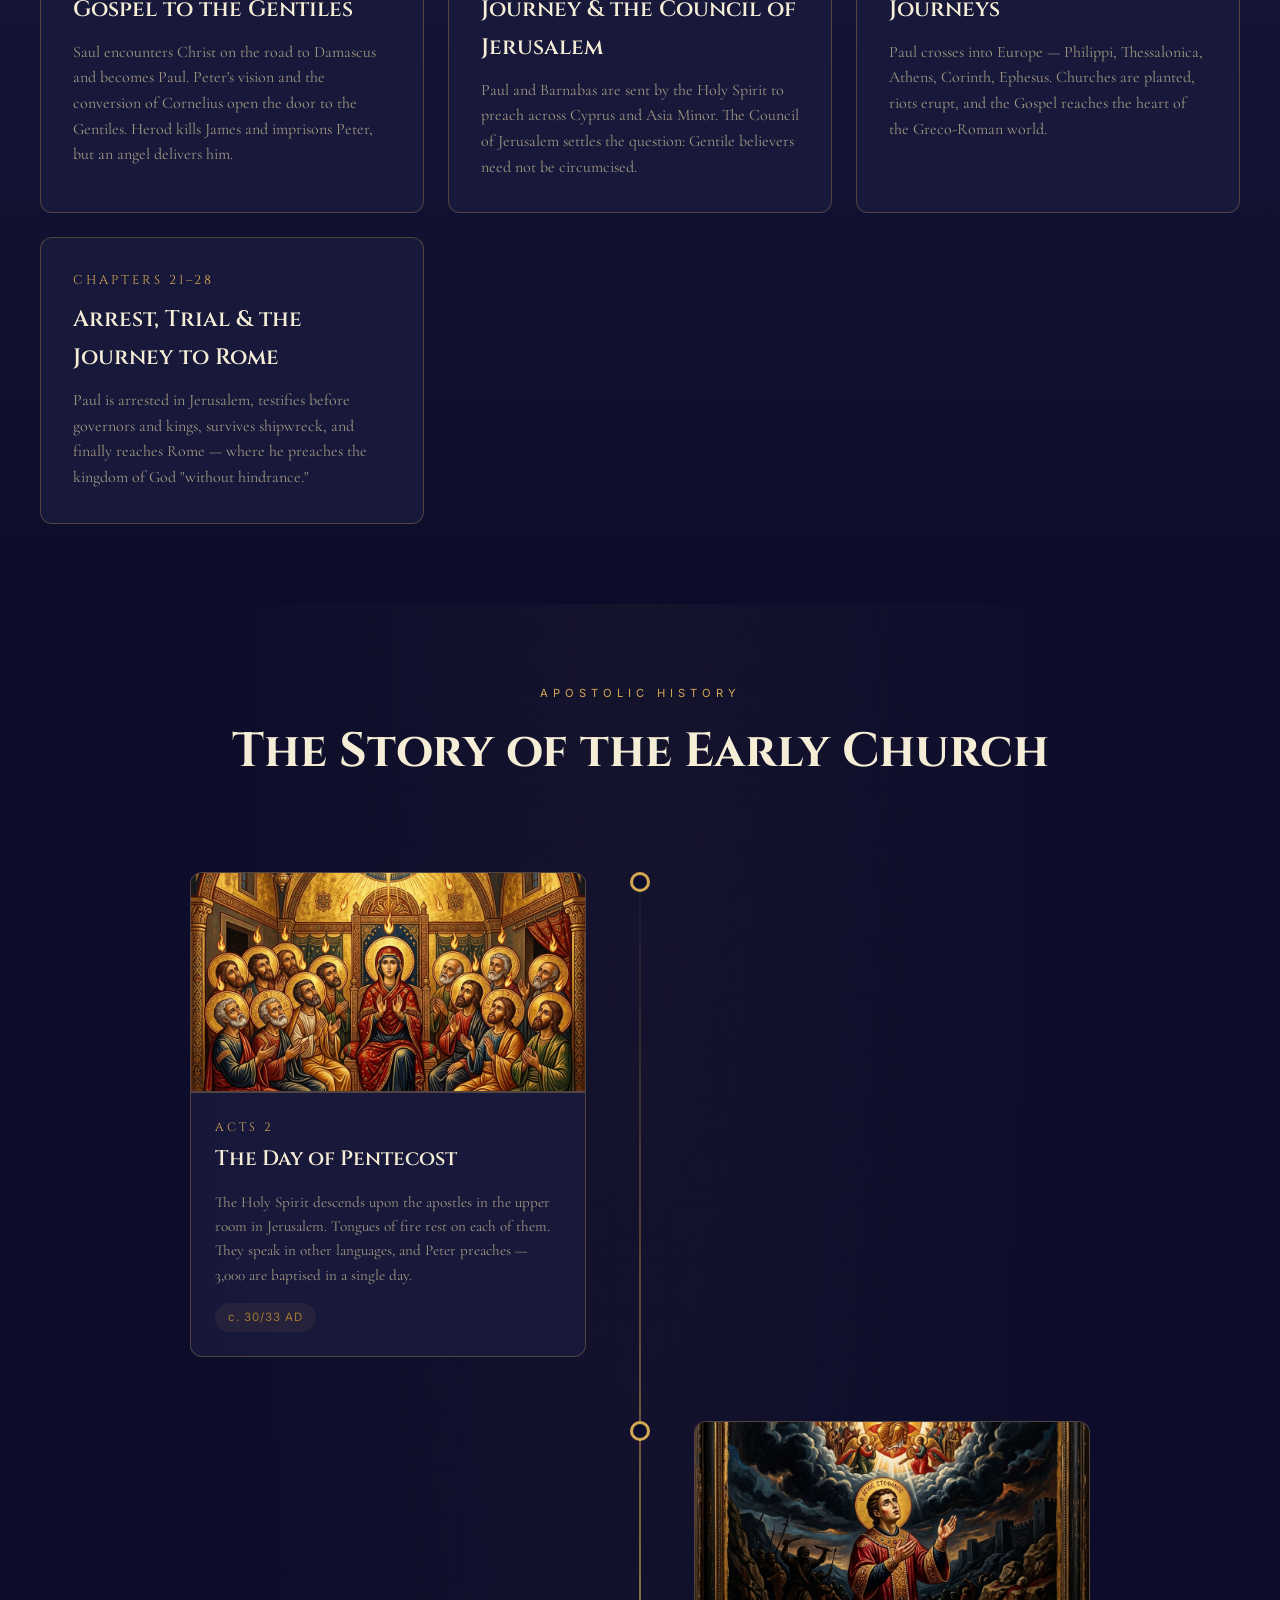
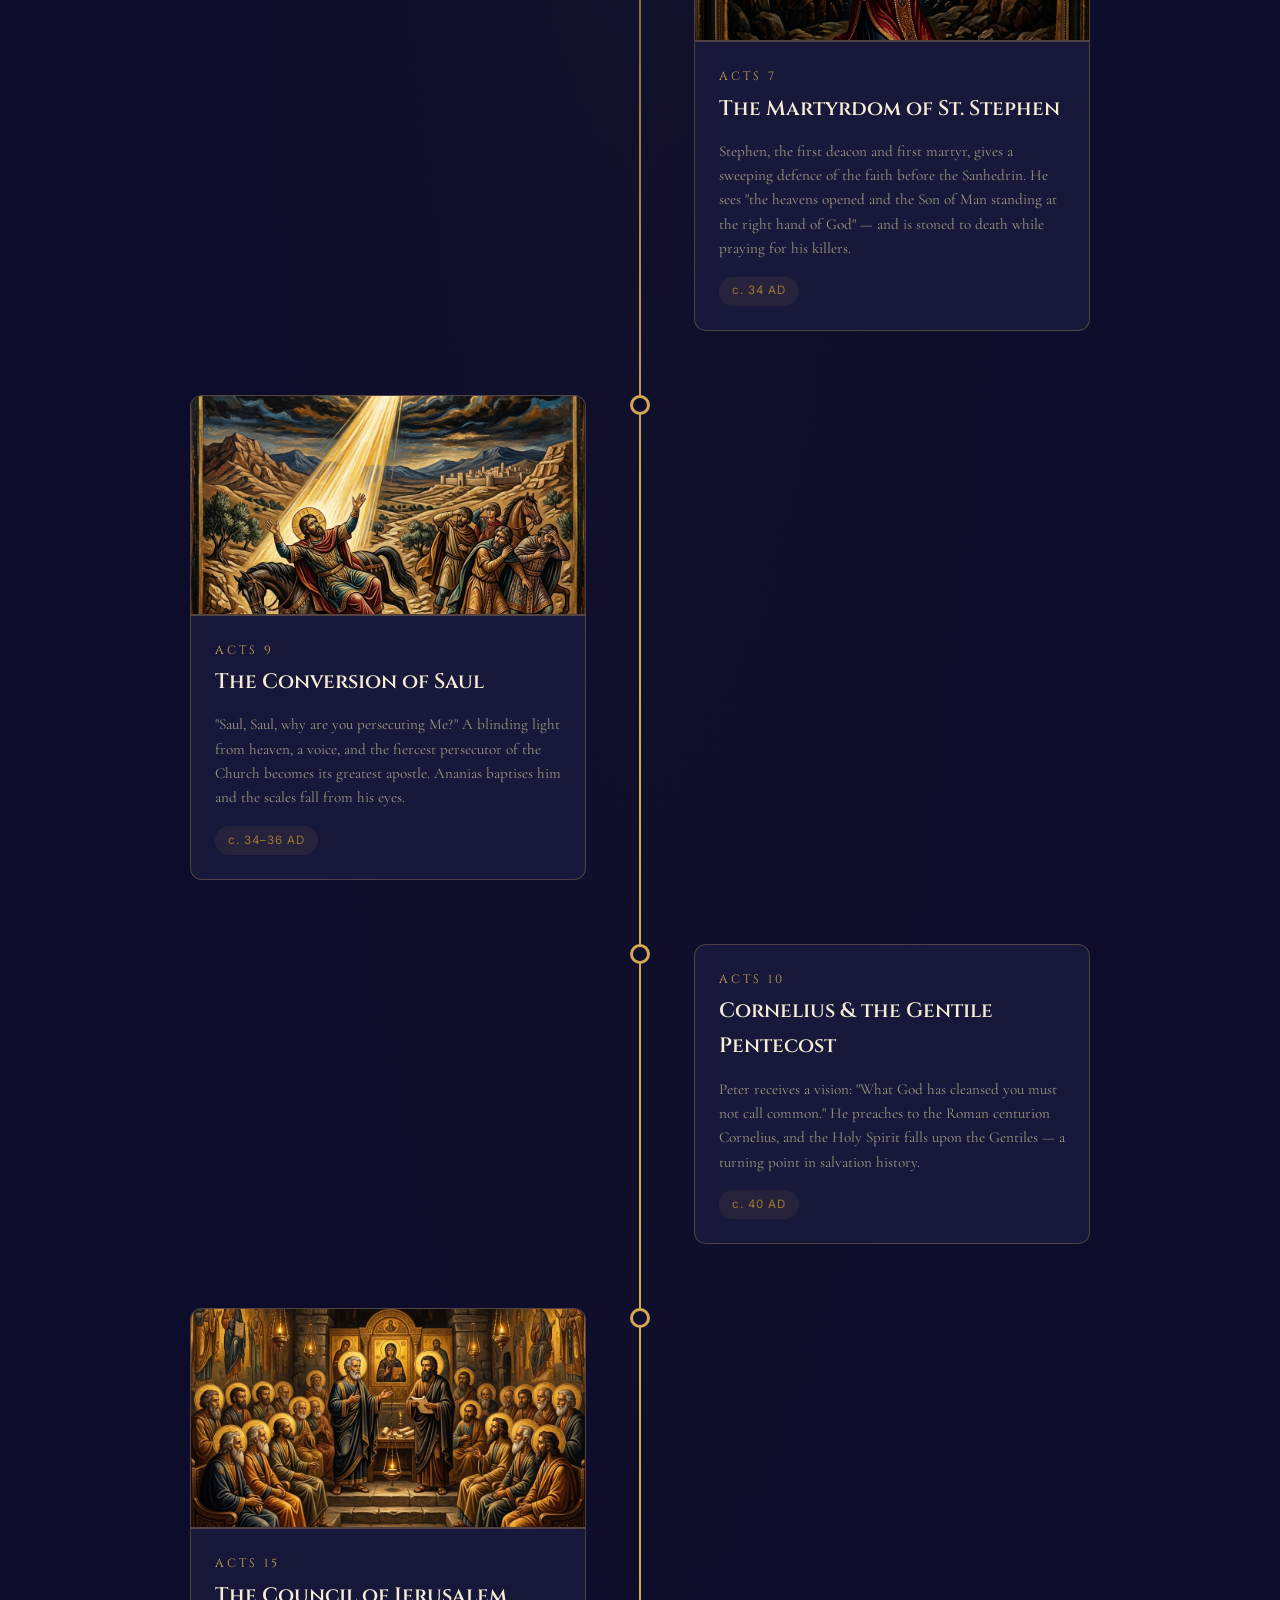
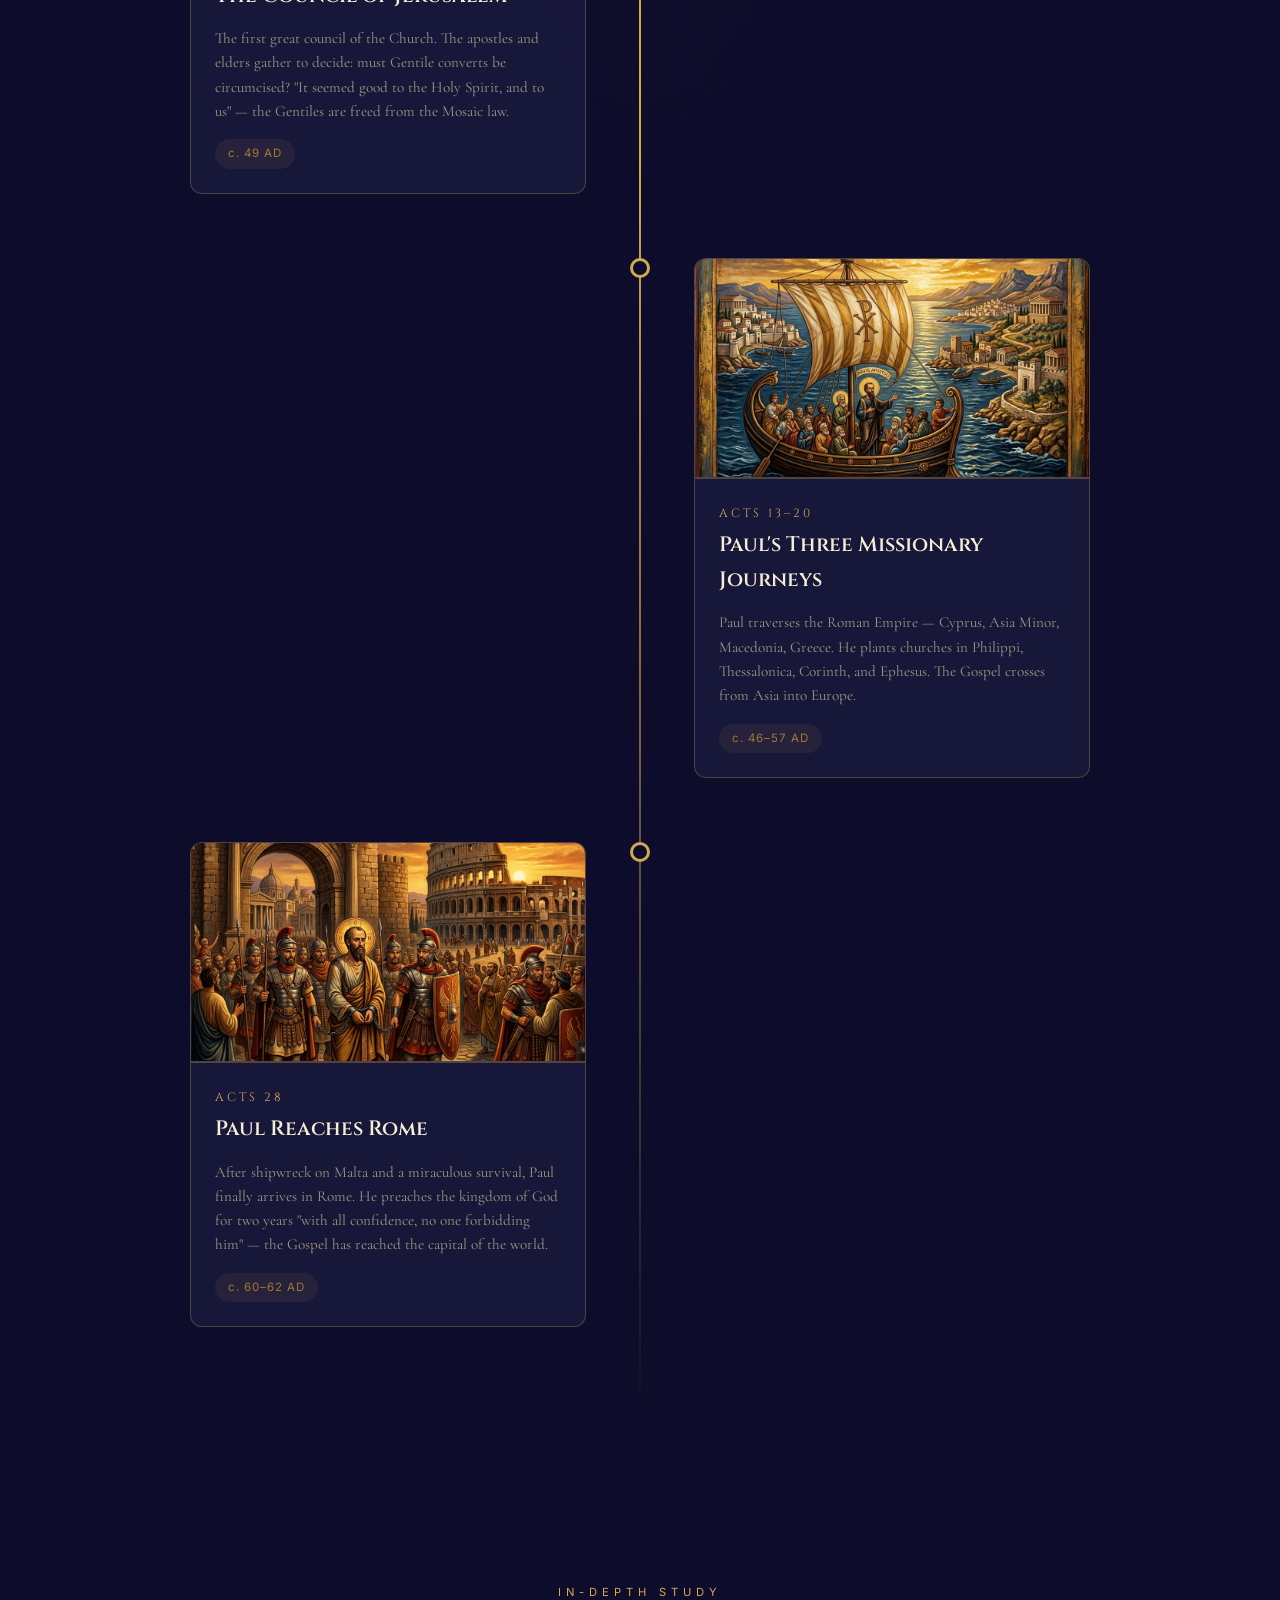
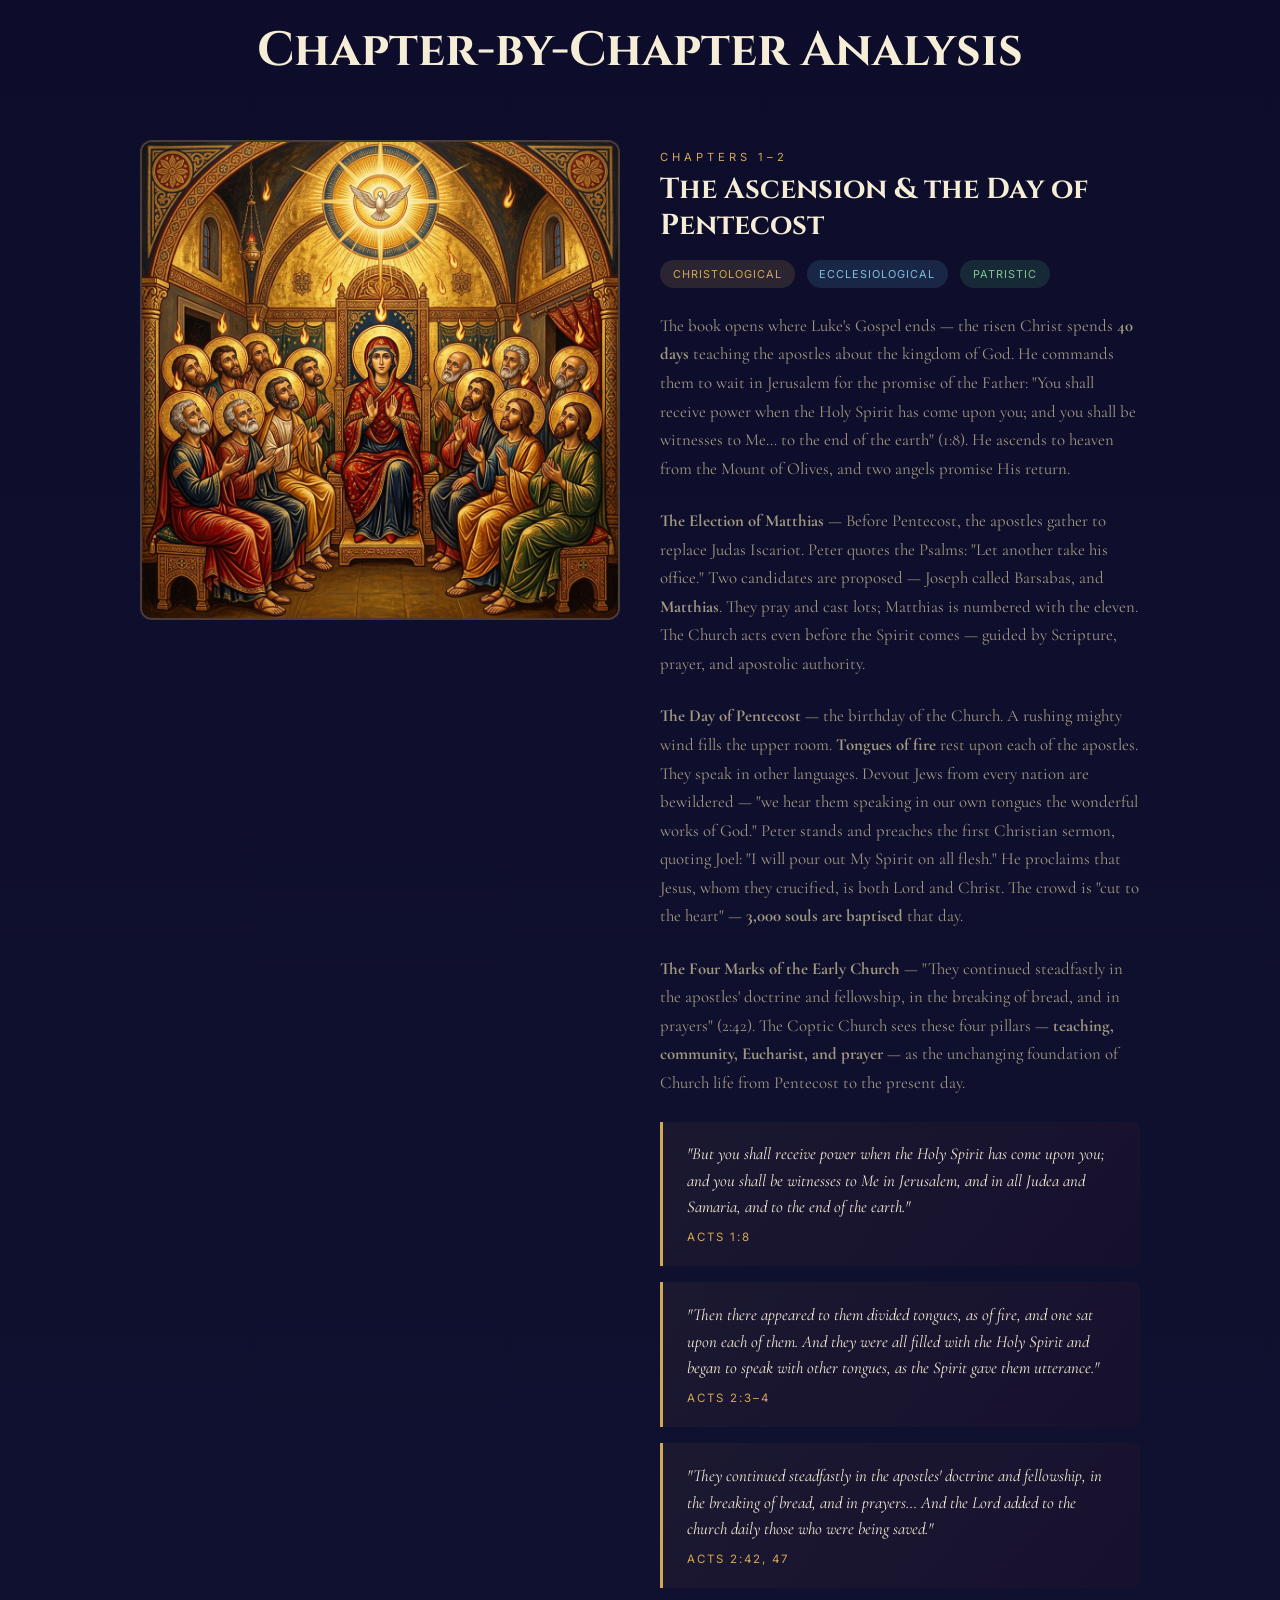
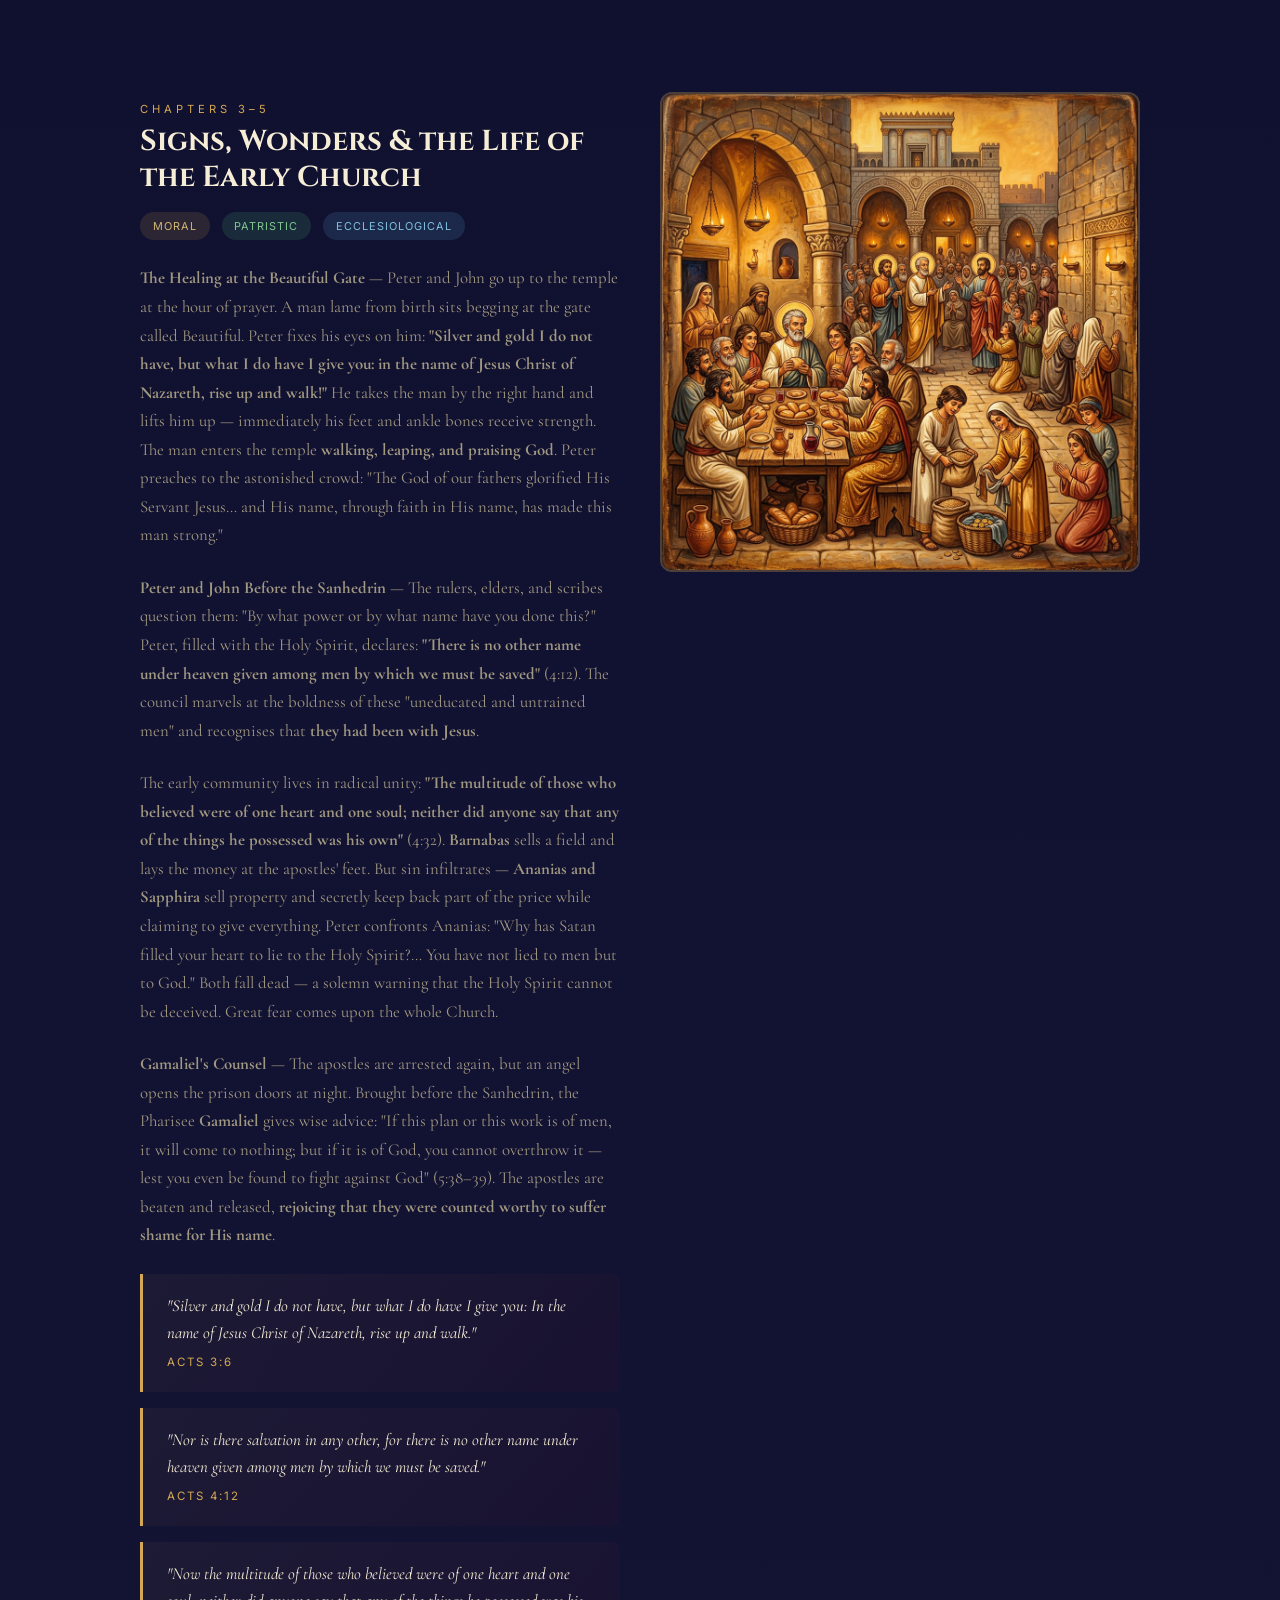
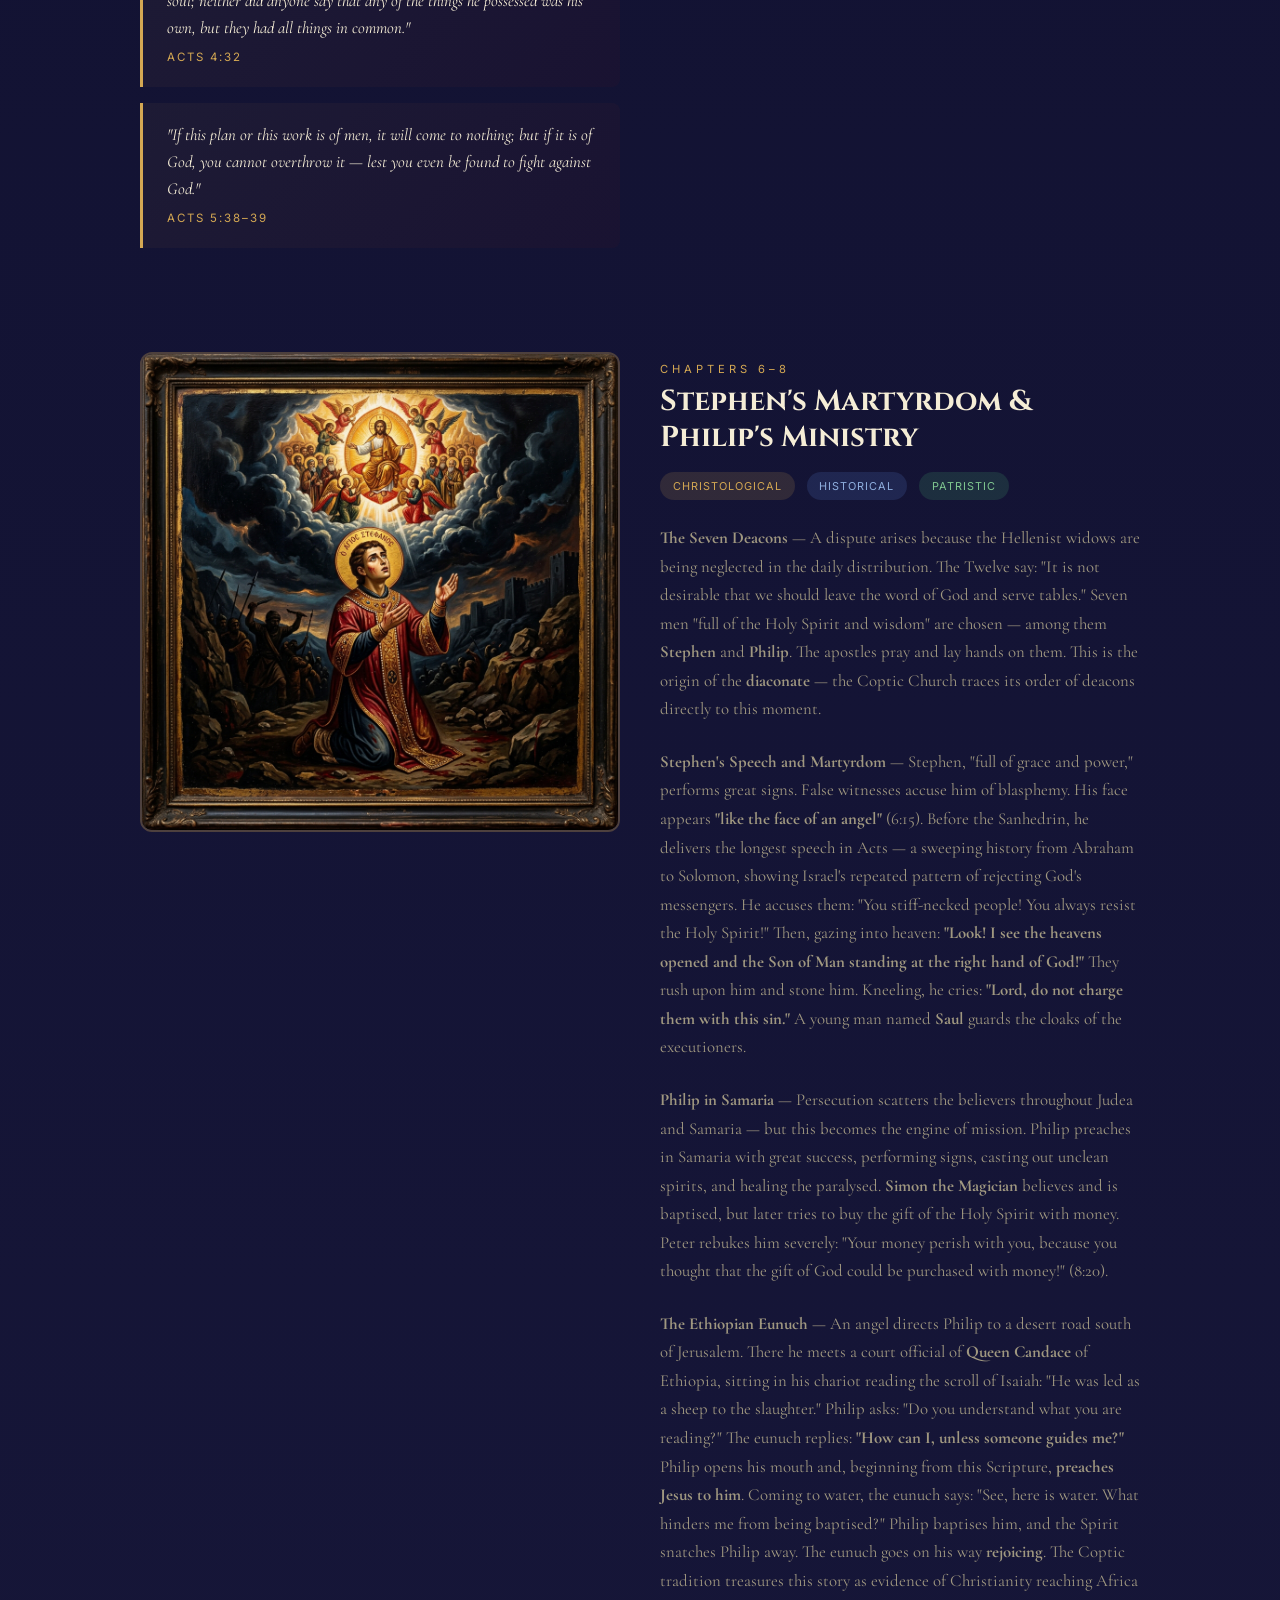
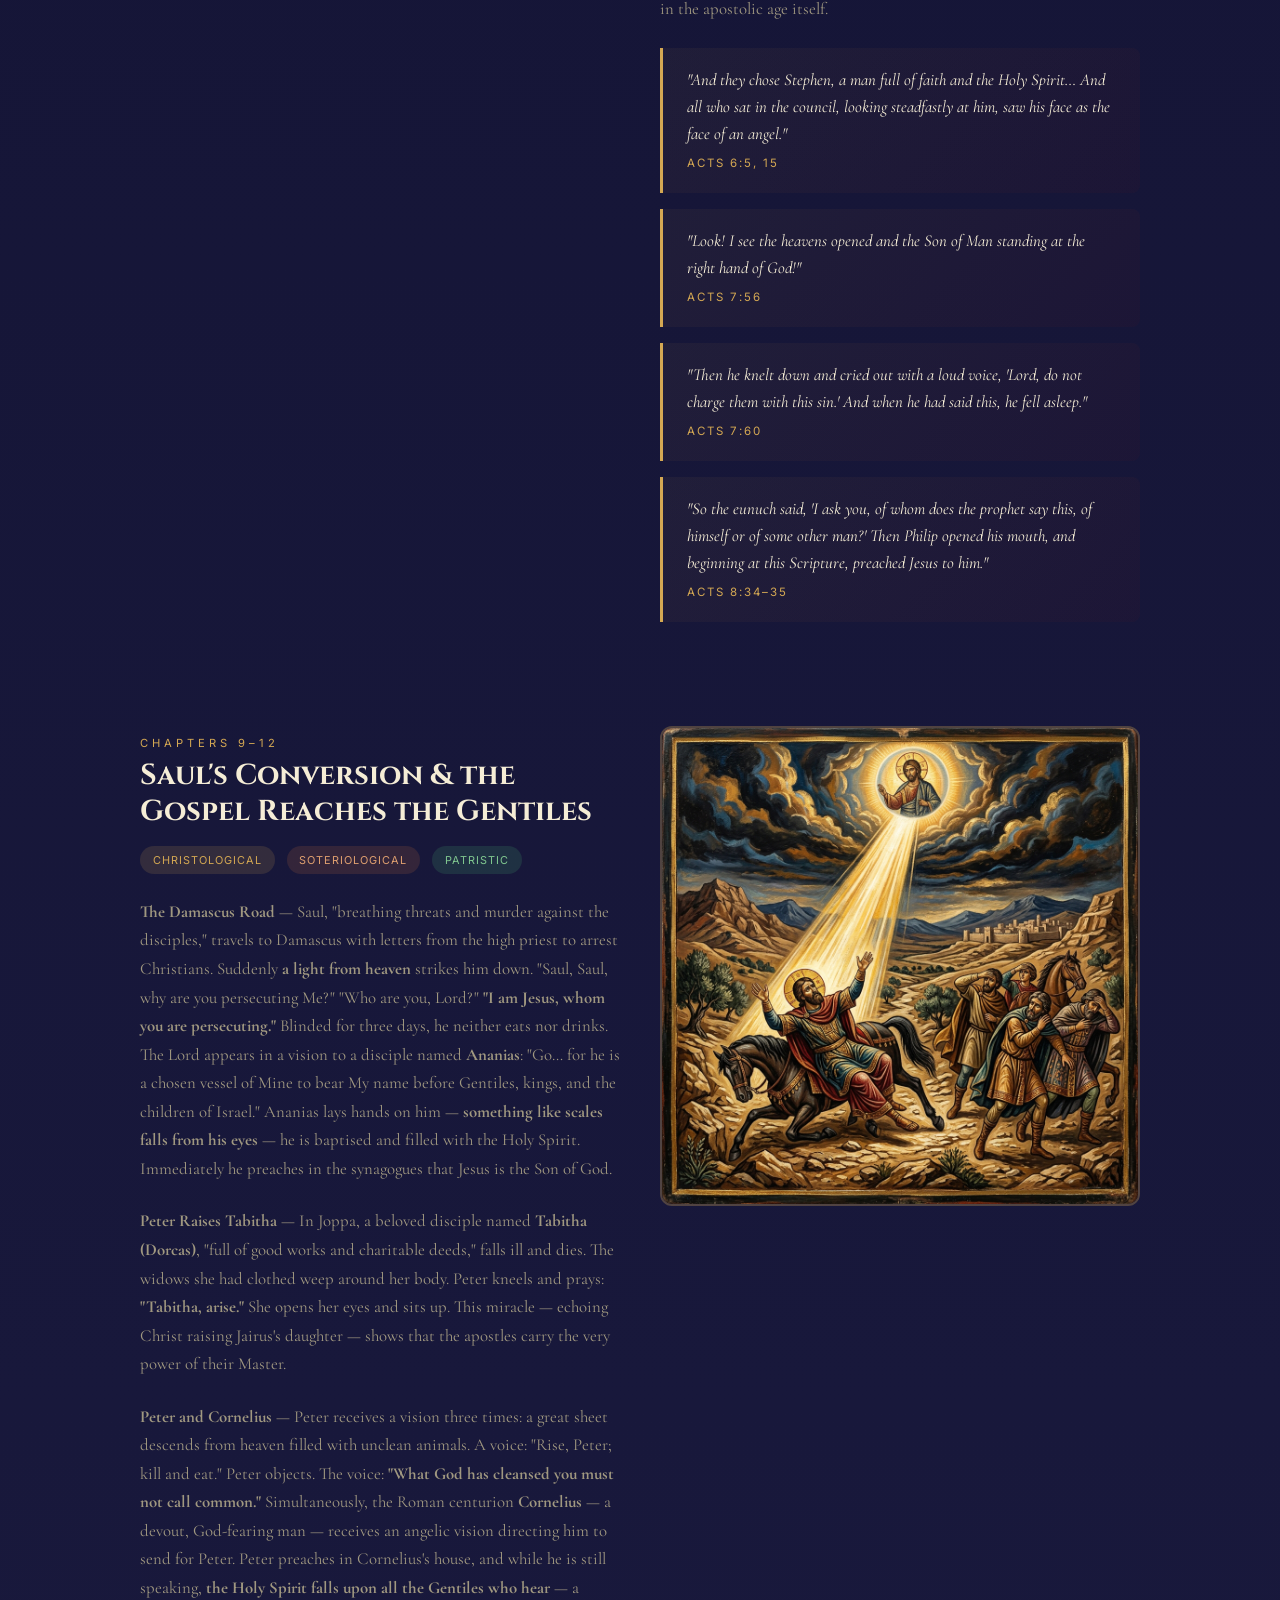
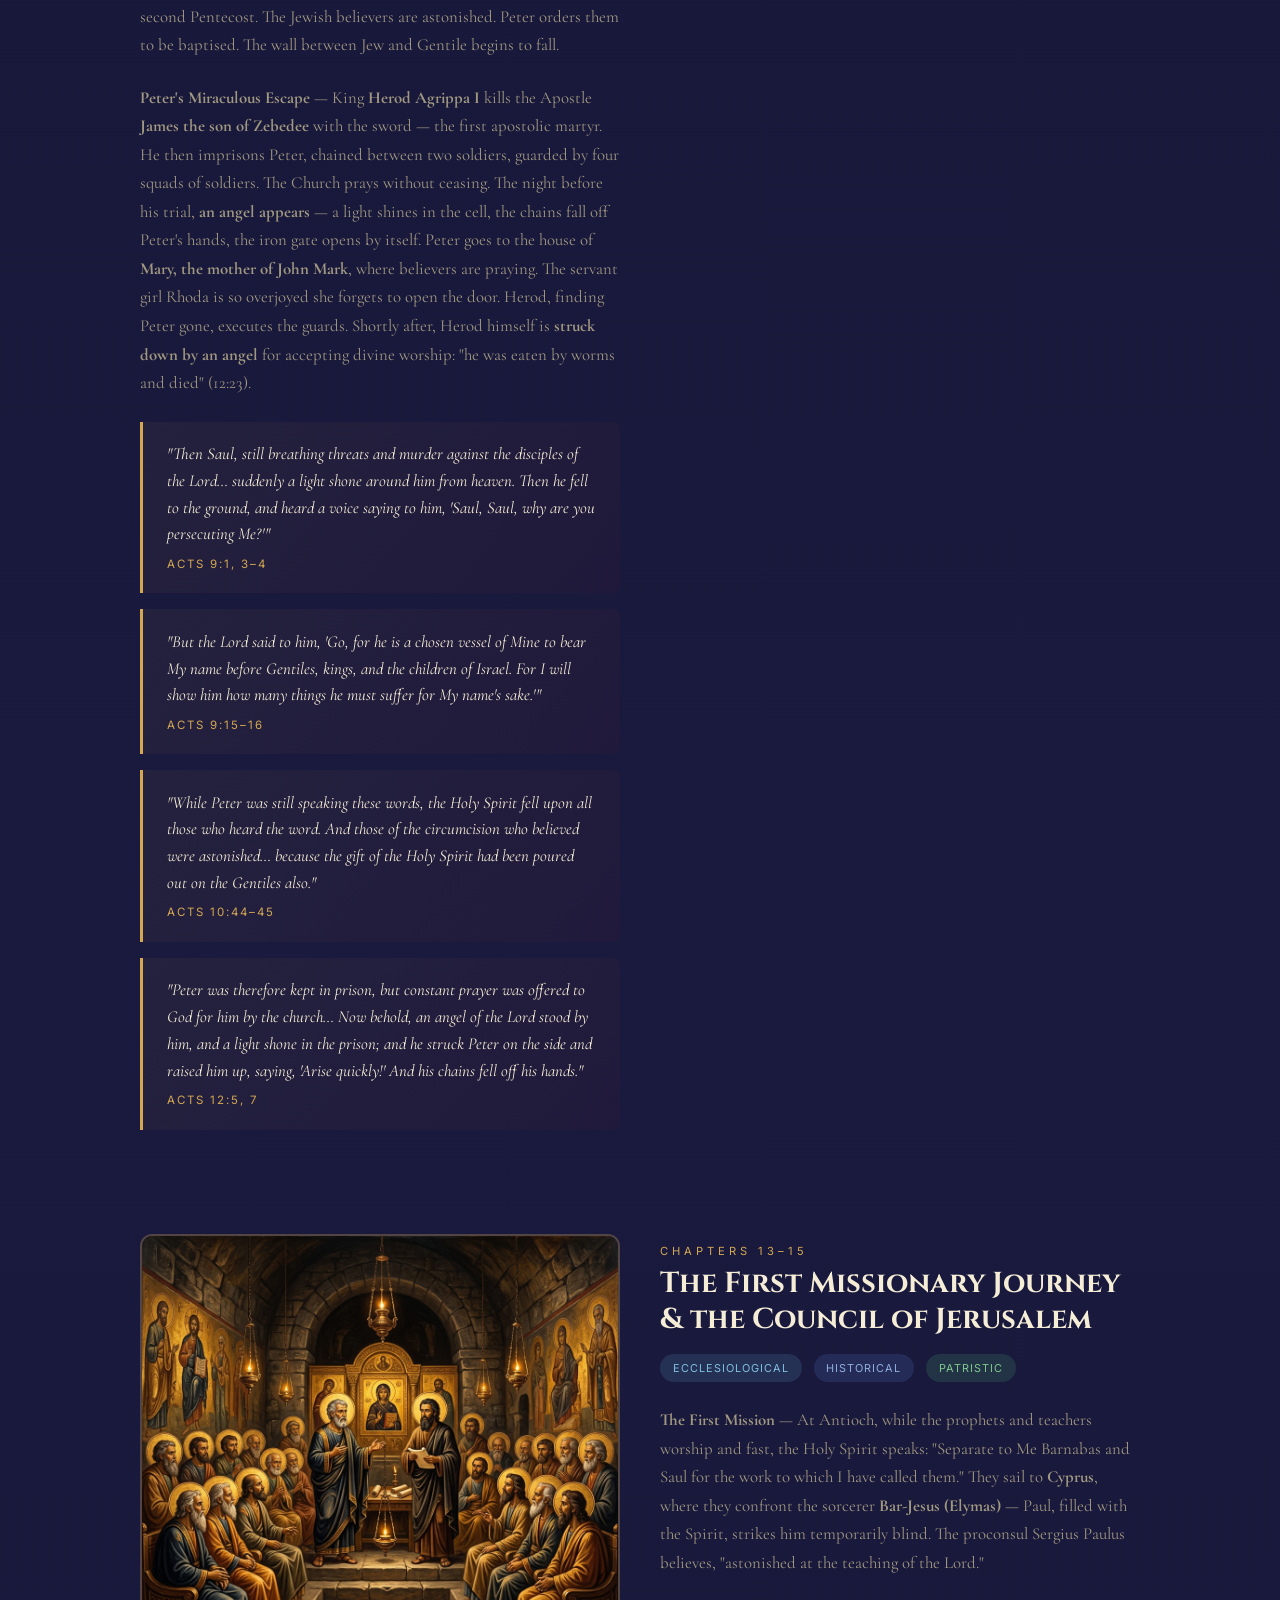
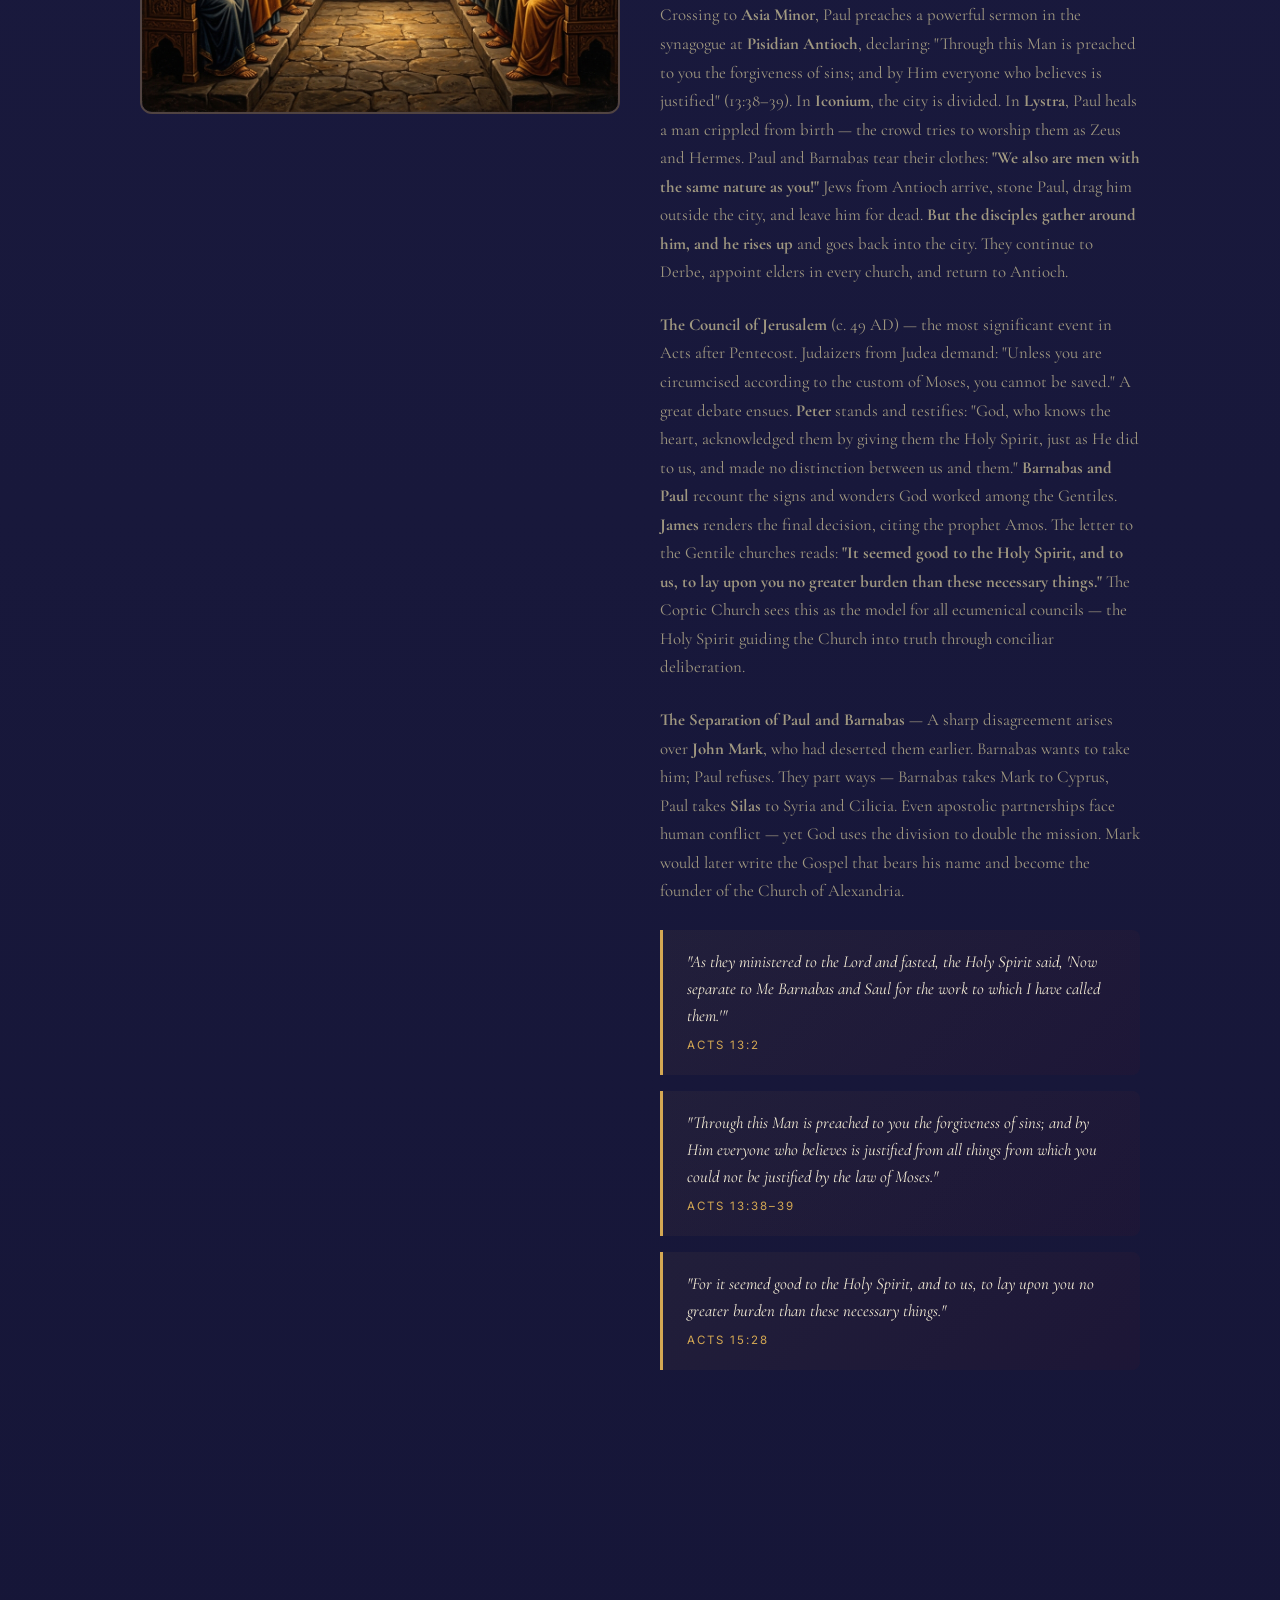
==== commit 9325e90c: "Add Daniel prophecy study to Bible study resources site. Add nav bar to Daniel page, update all page" ====
--- a/acts/index.html
+++ b/acts/index.html
@@ -17,6 +17,7 @@
     <a href="../romans/">Romans</a>
     <a href="../acts/" class="active">Acts</a>
     <a href="../amos/">Amos</a>
+    <a href="../daniel/">Daniel</a>
   </div>
 </nav>
 
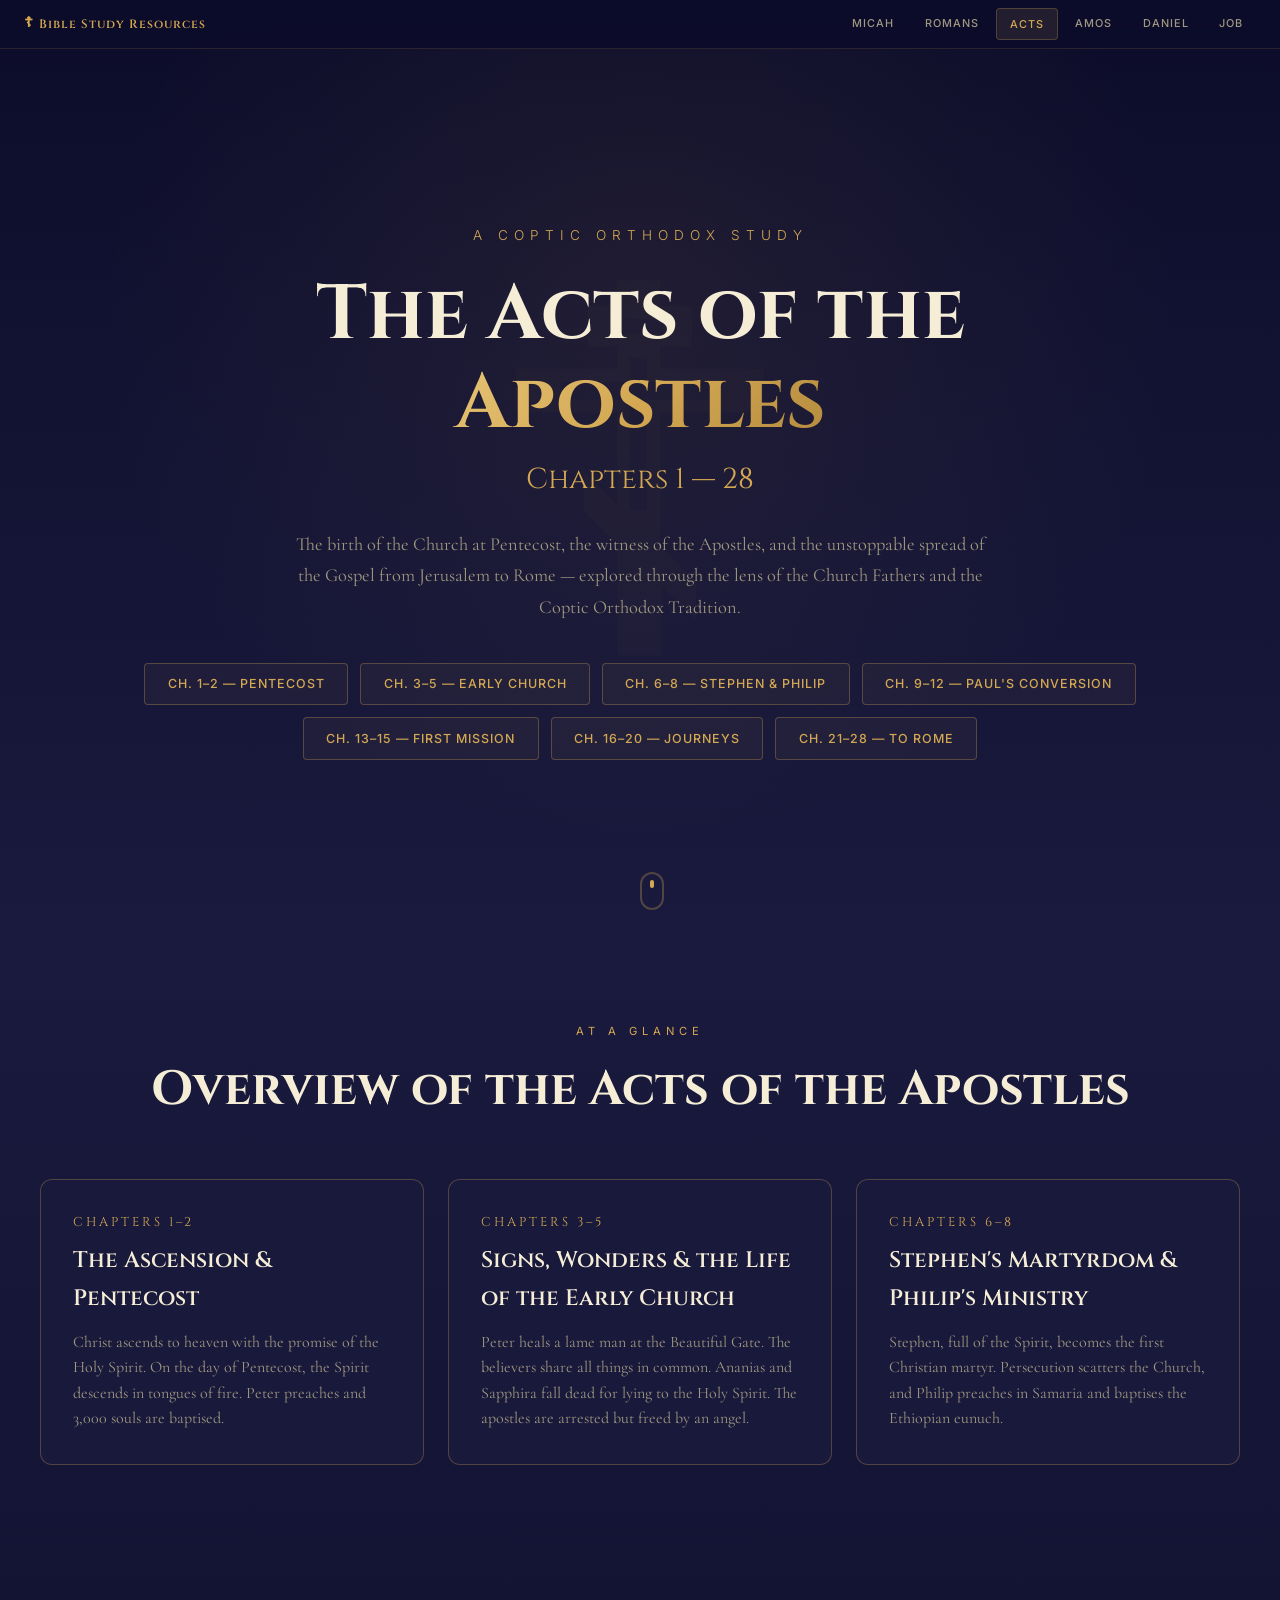
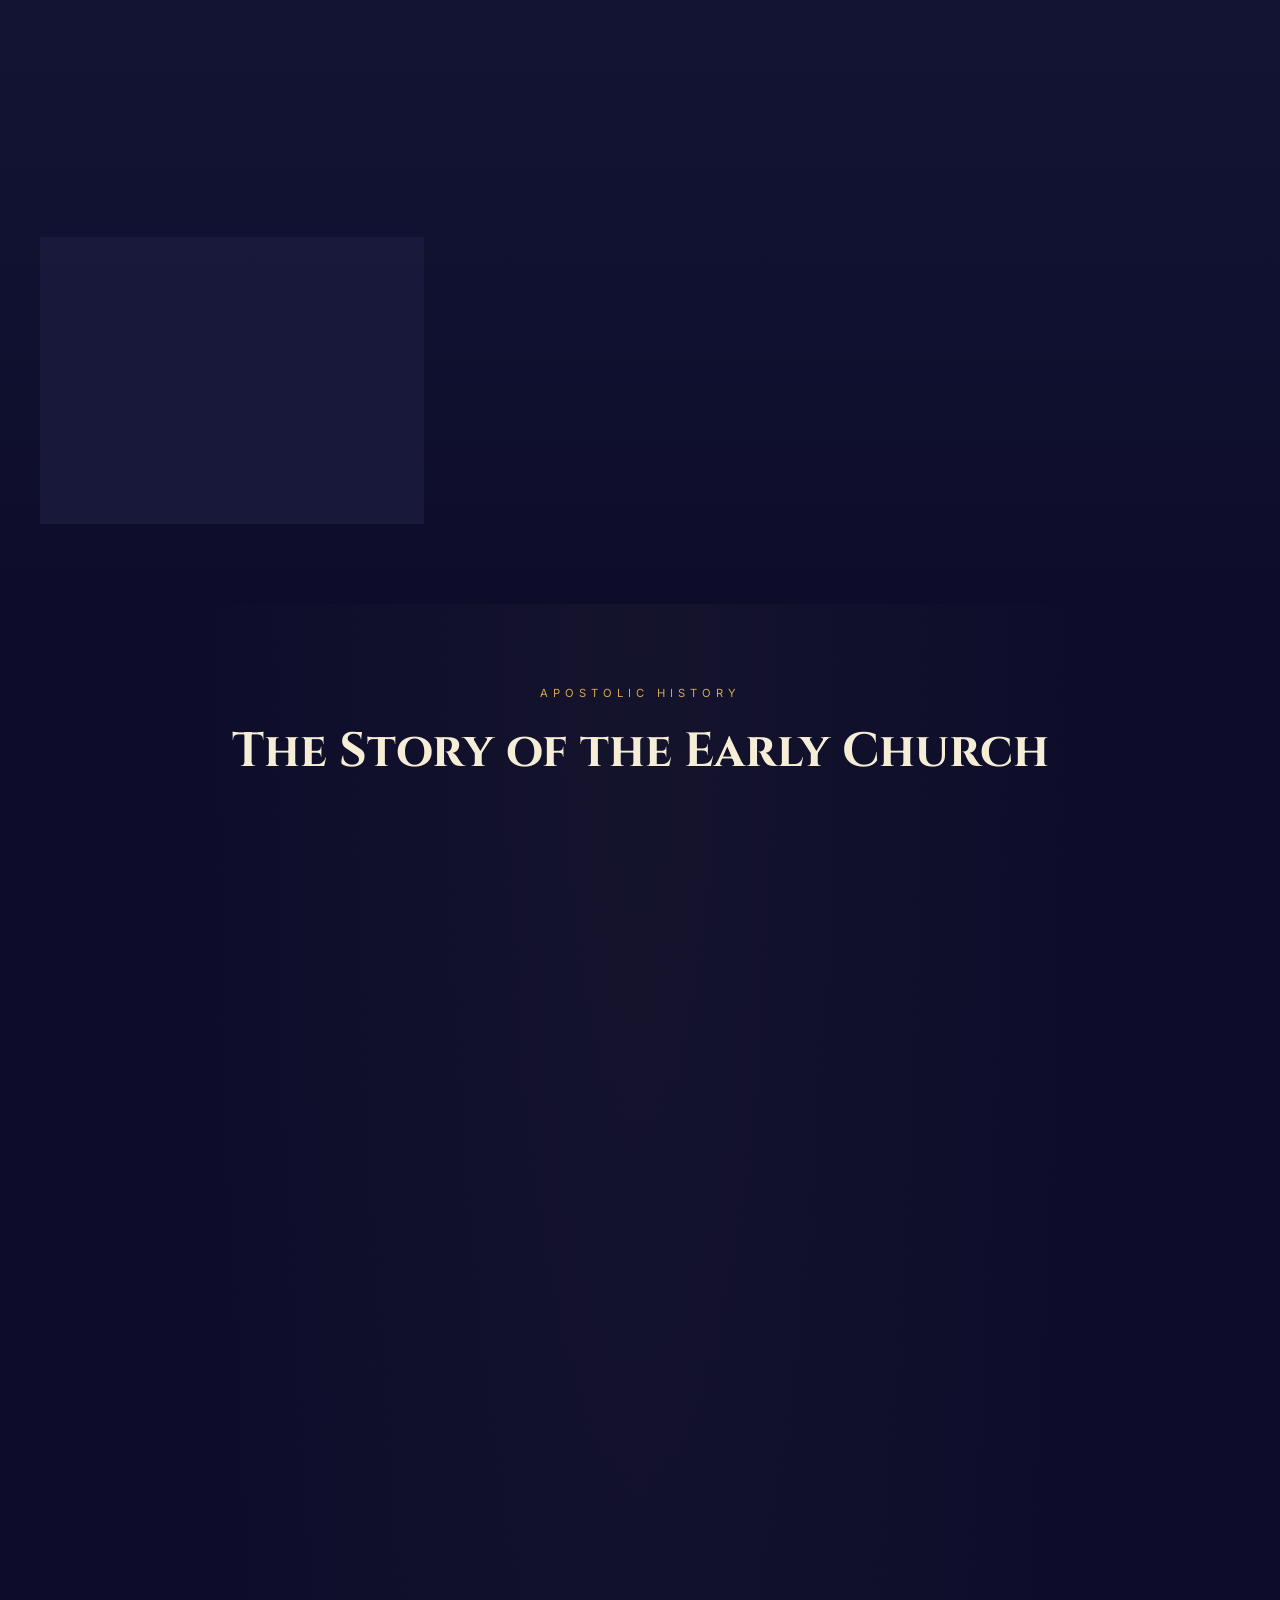
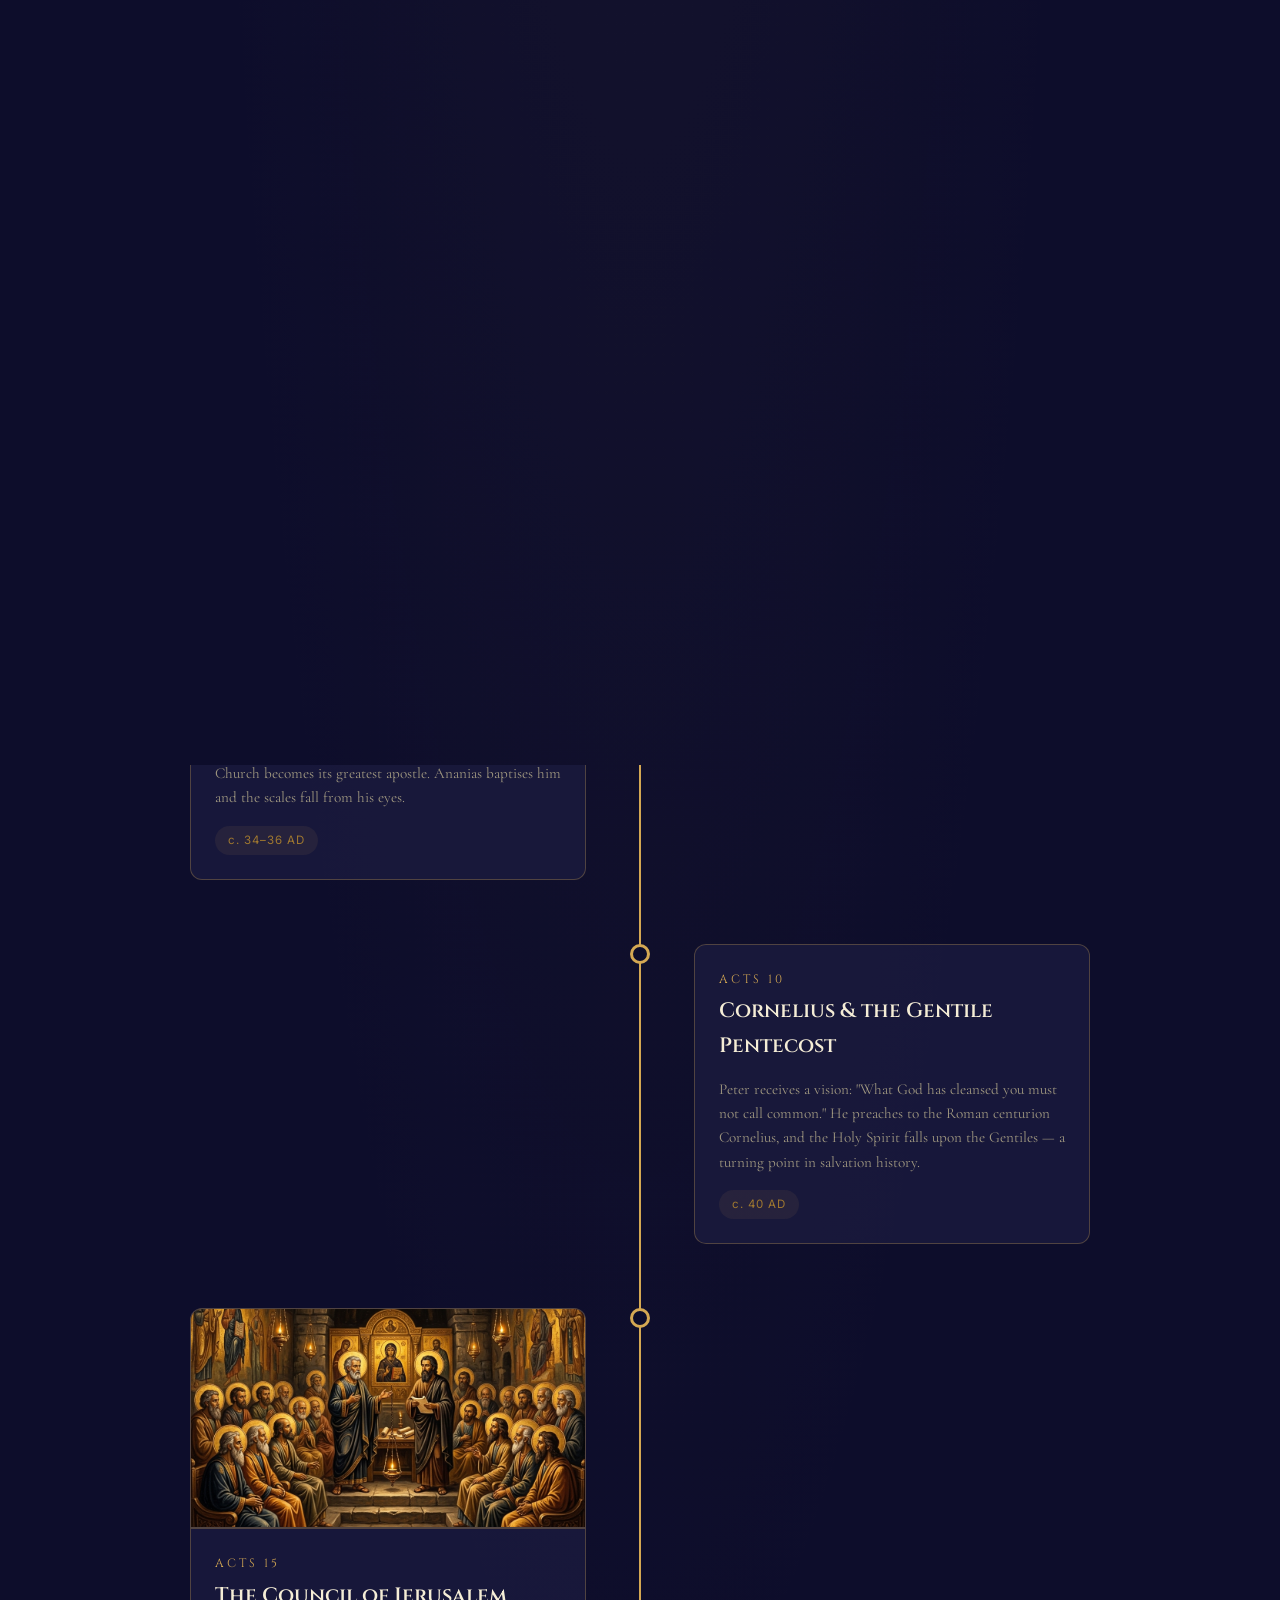
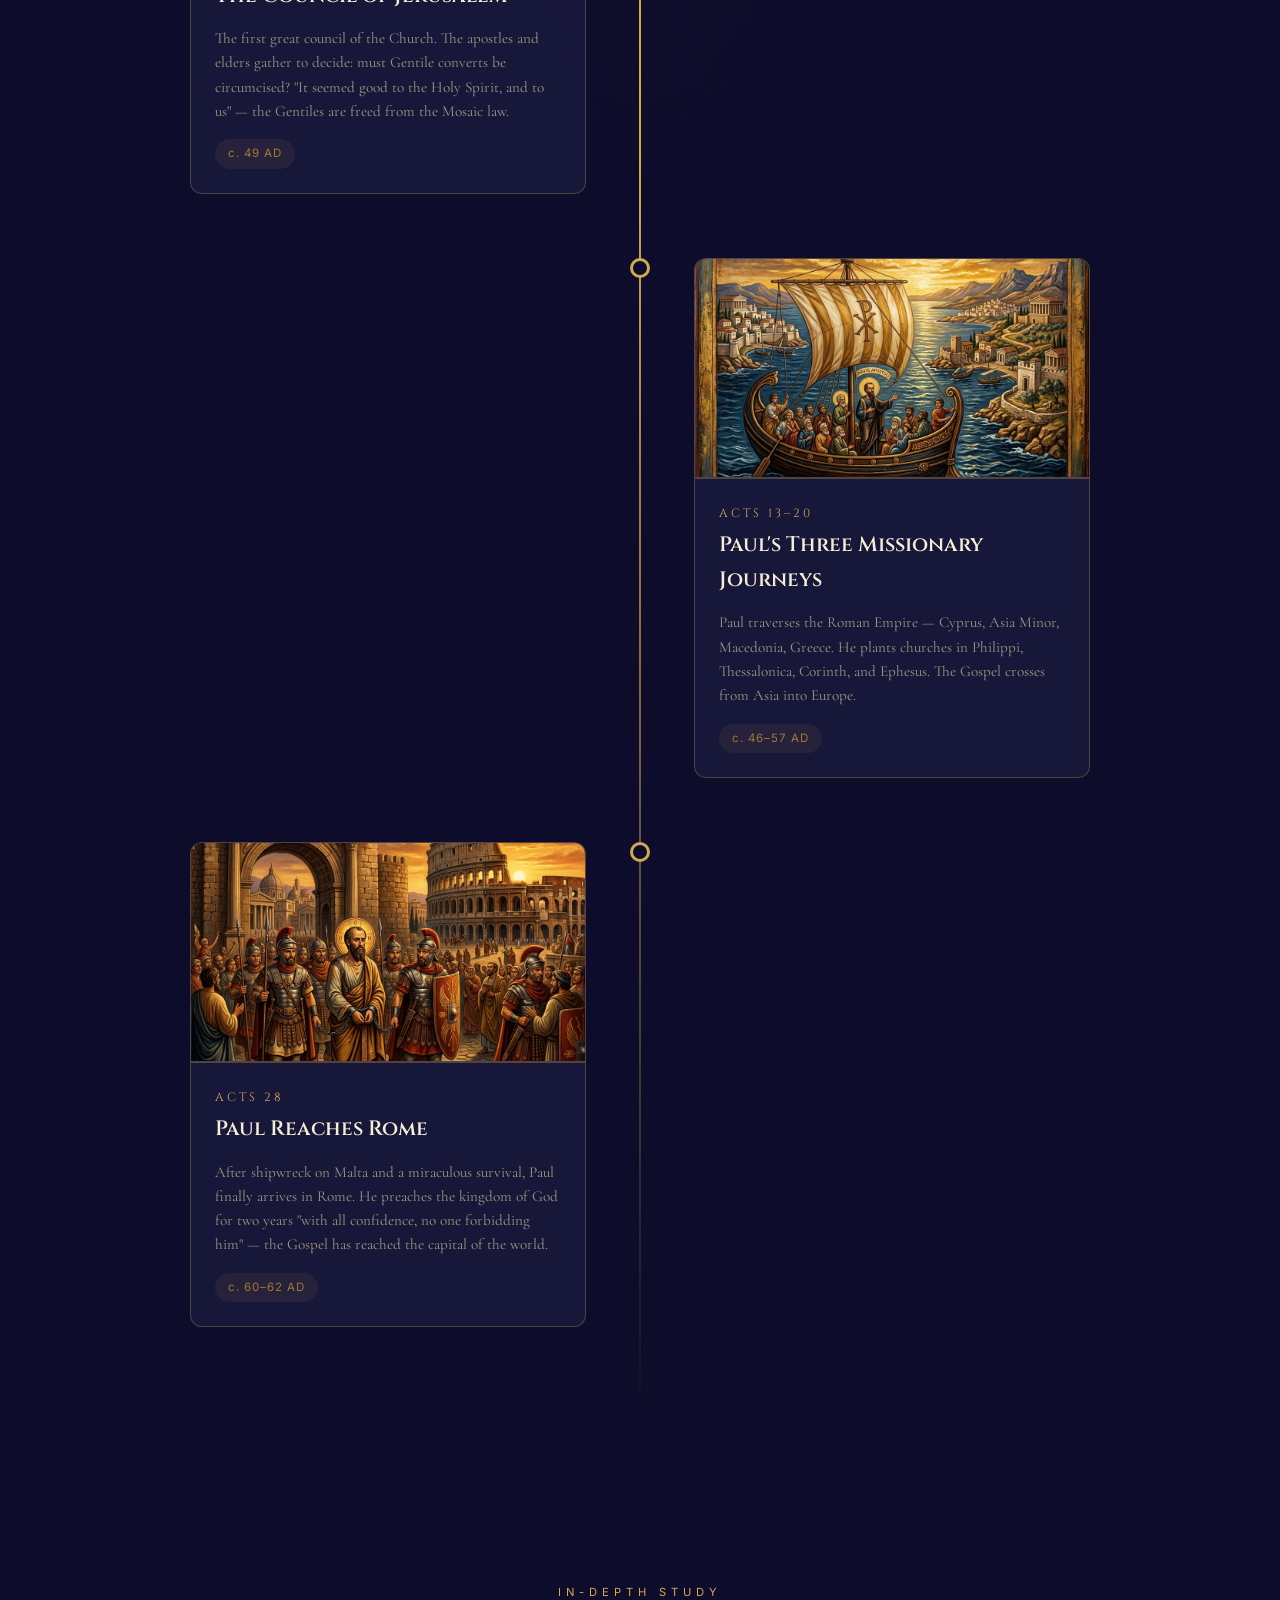
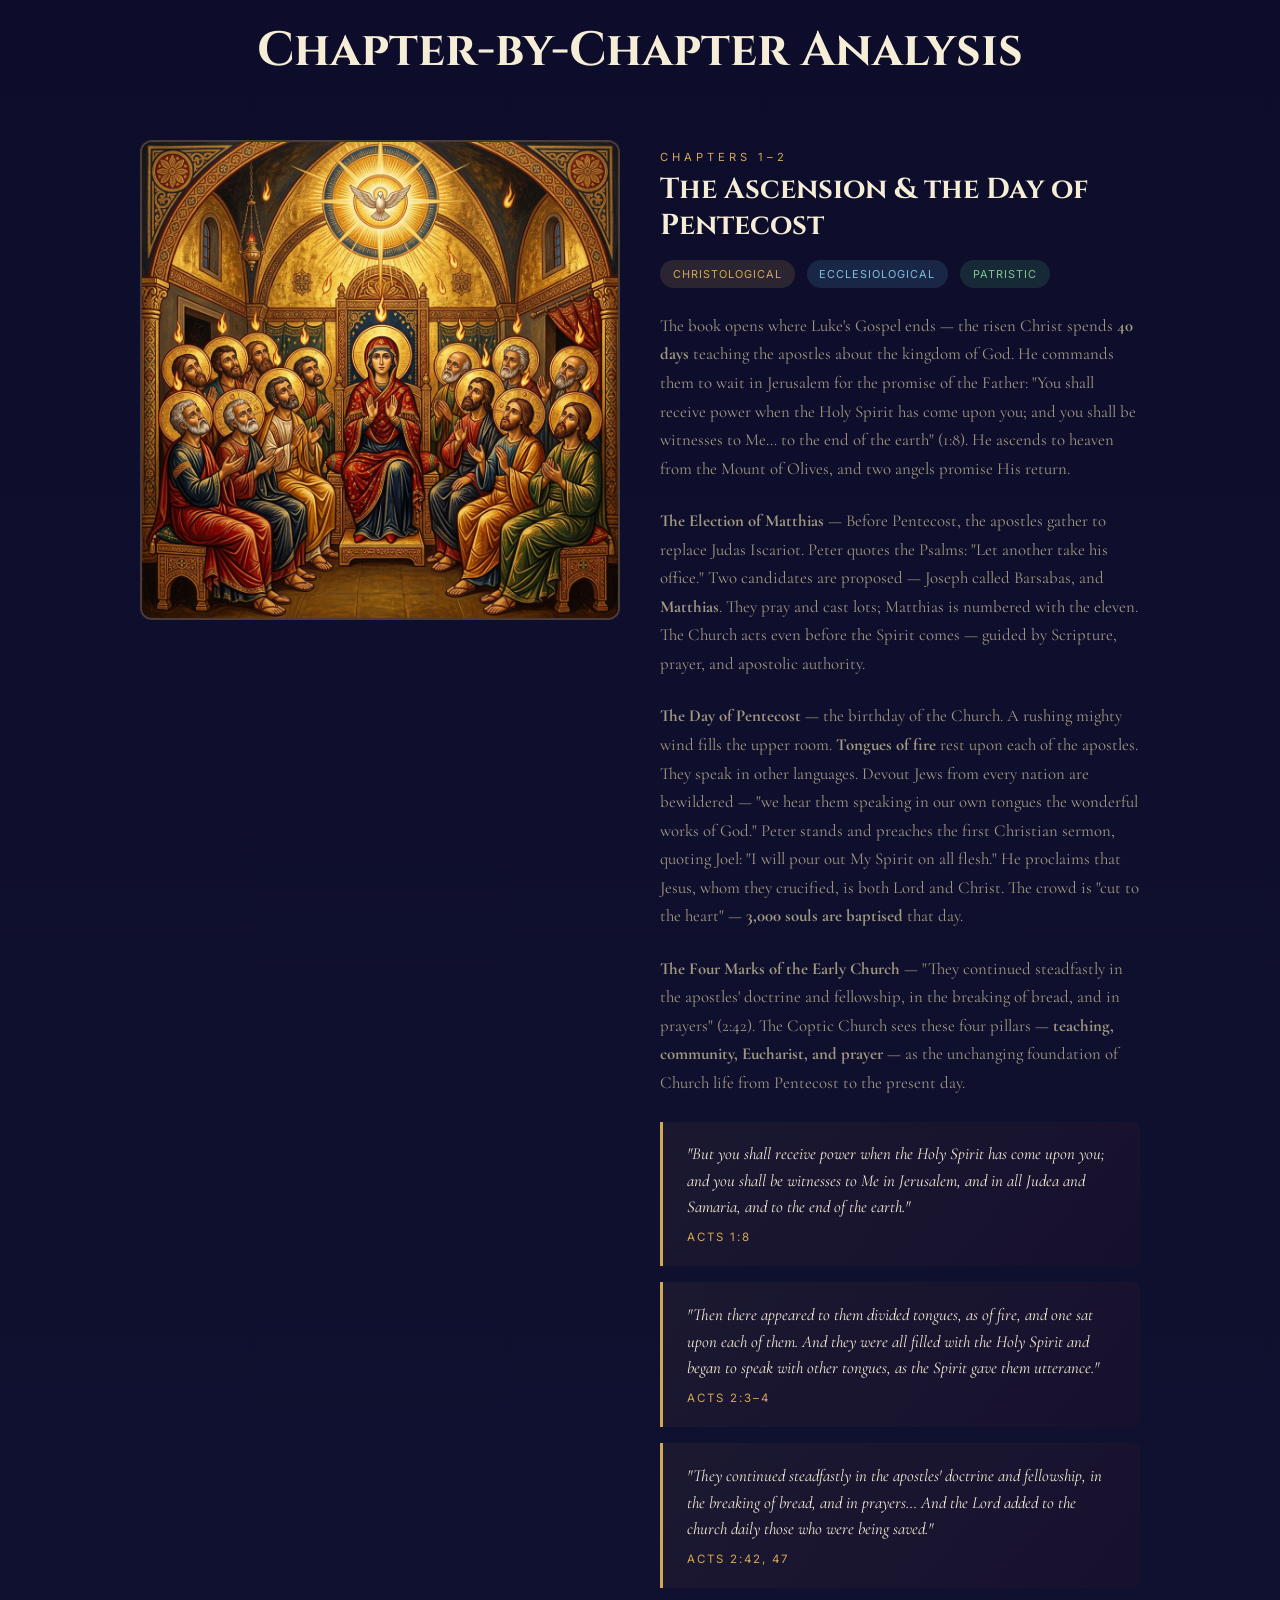
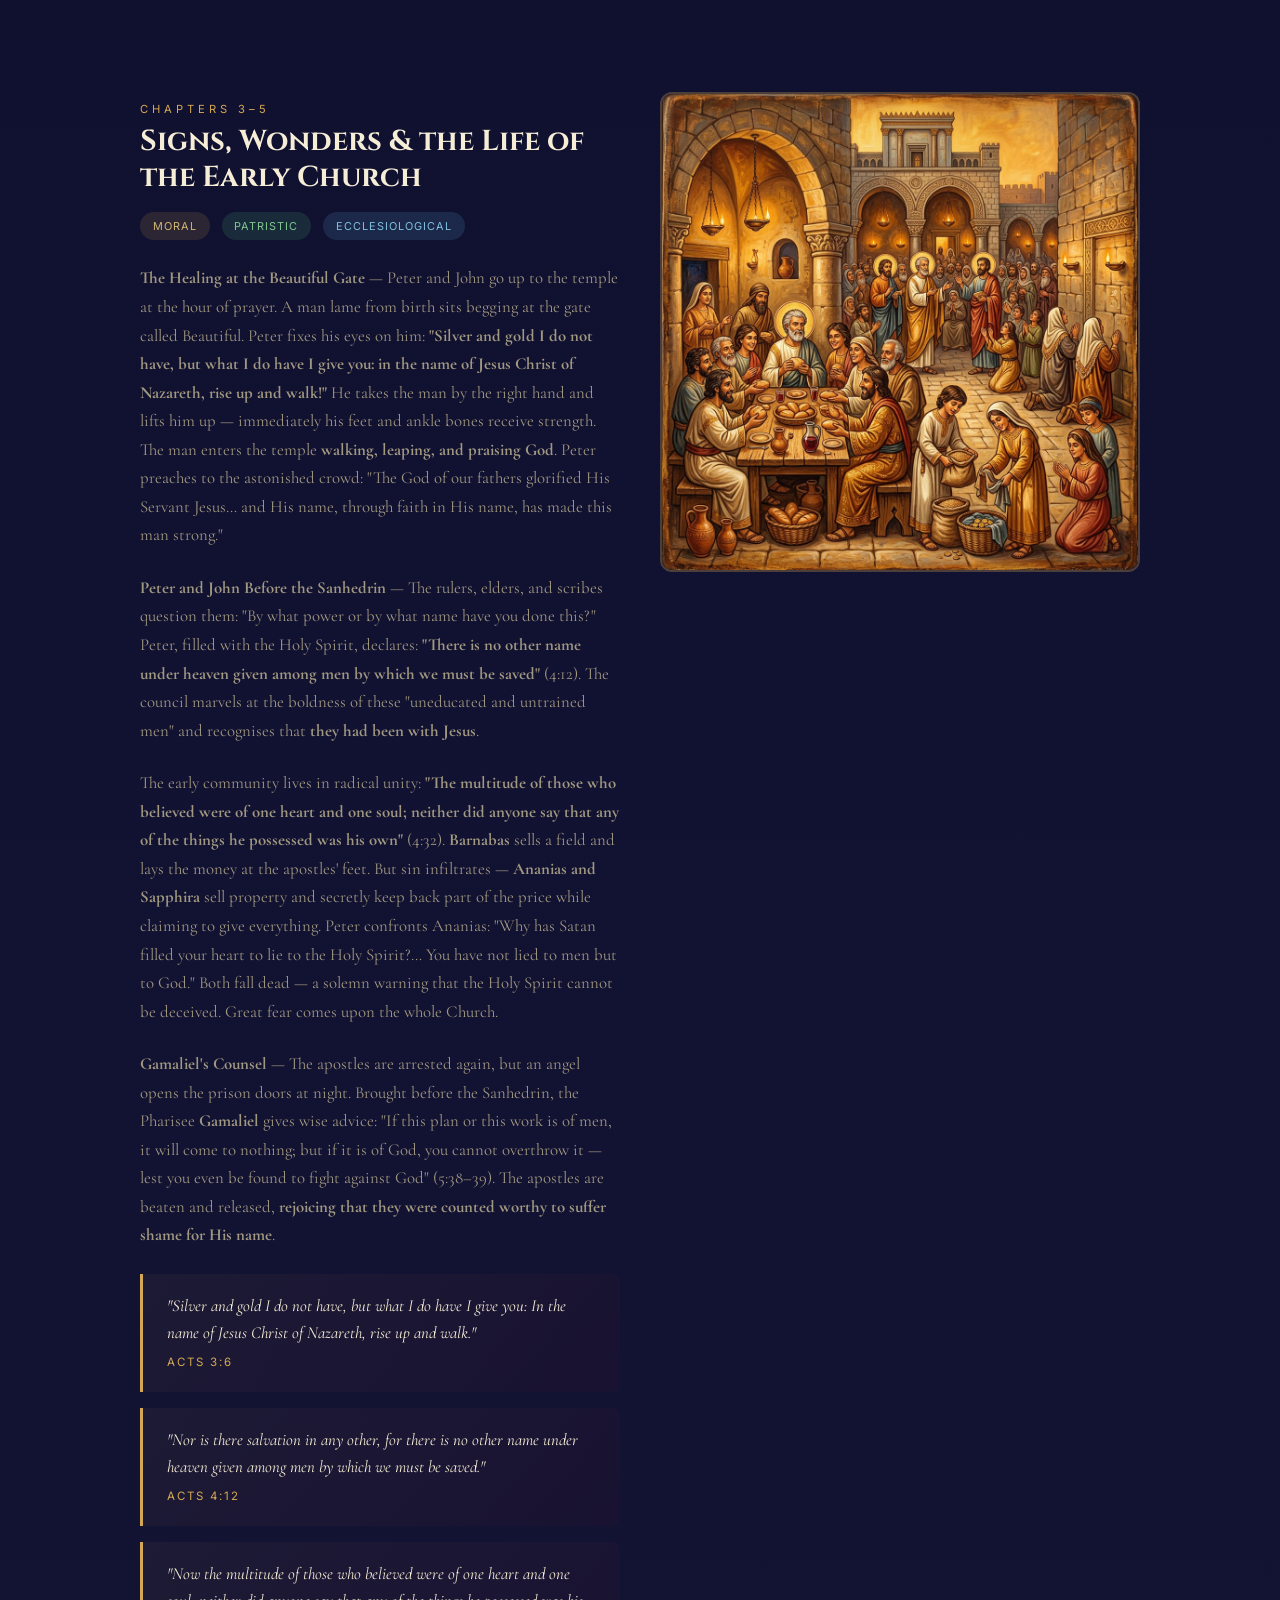
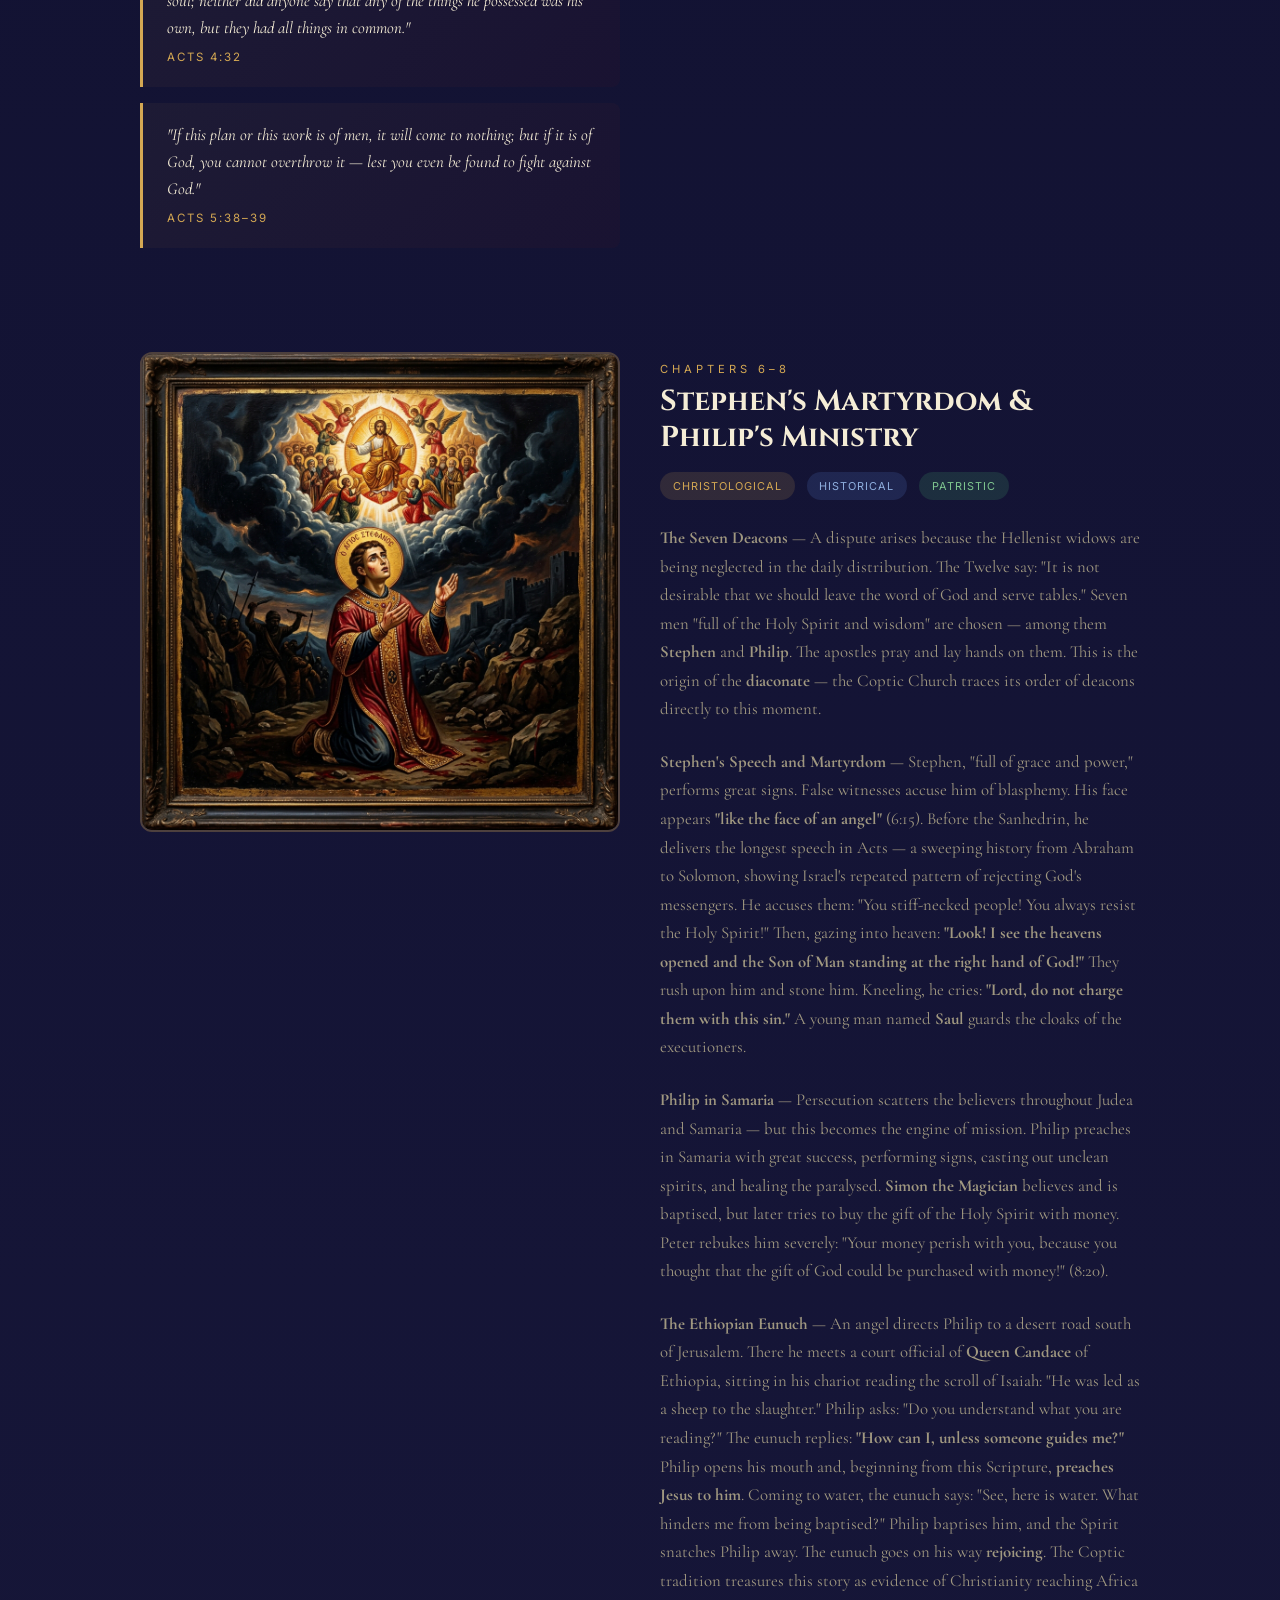
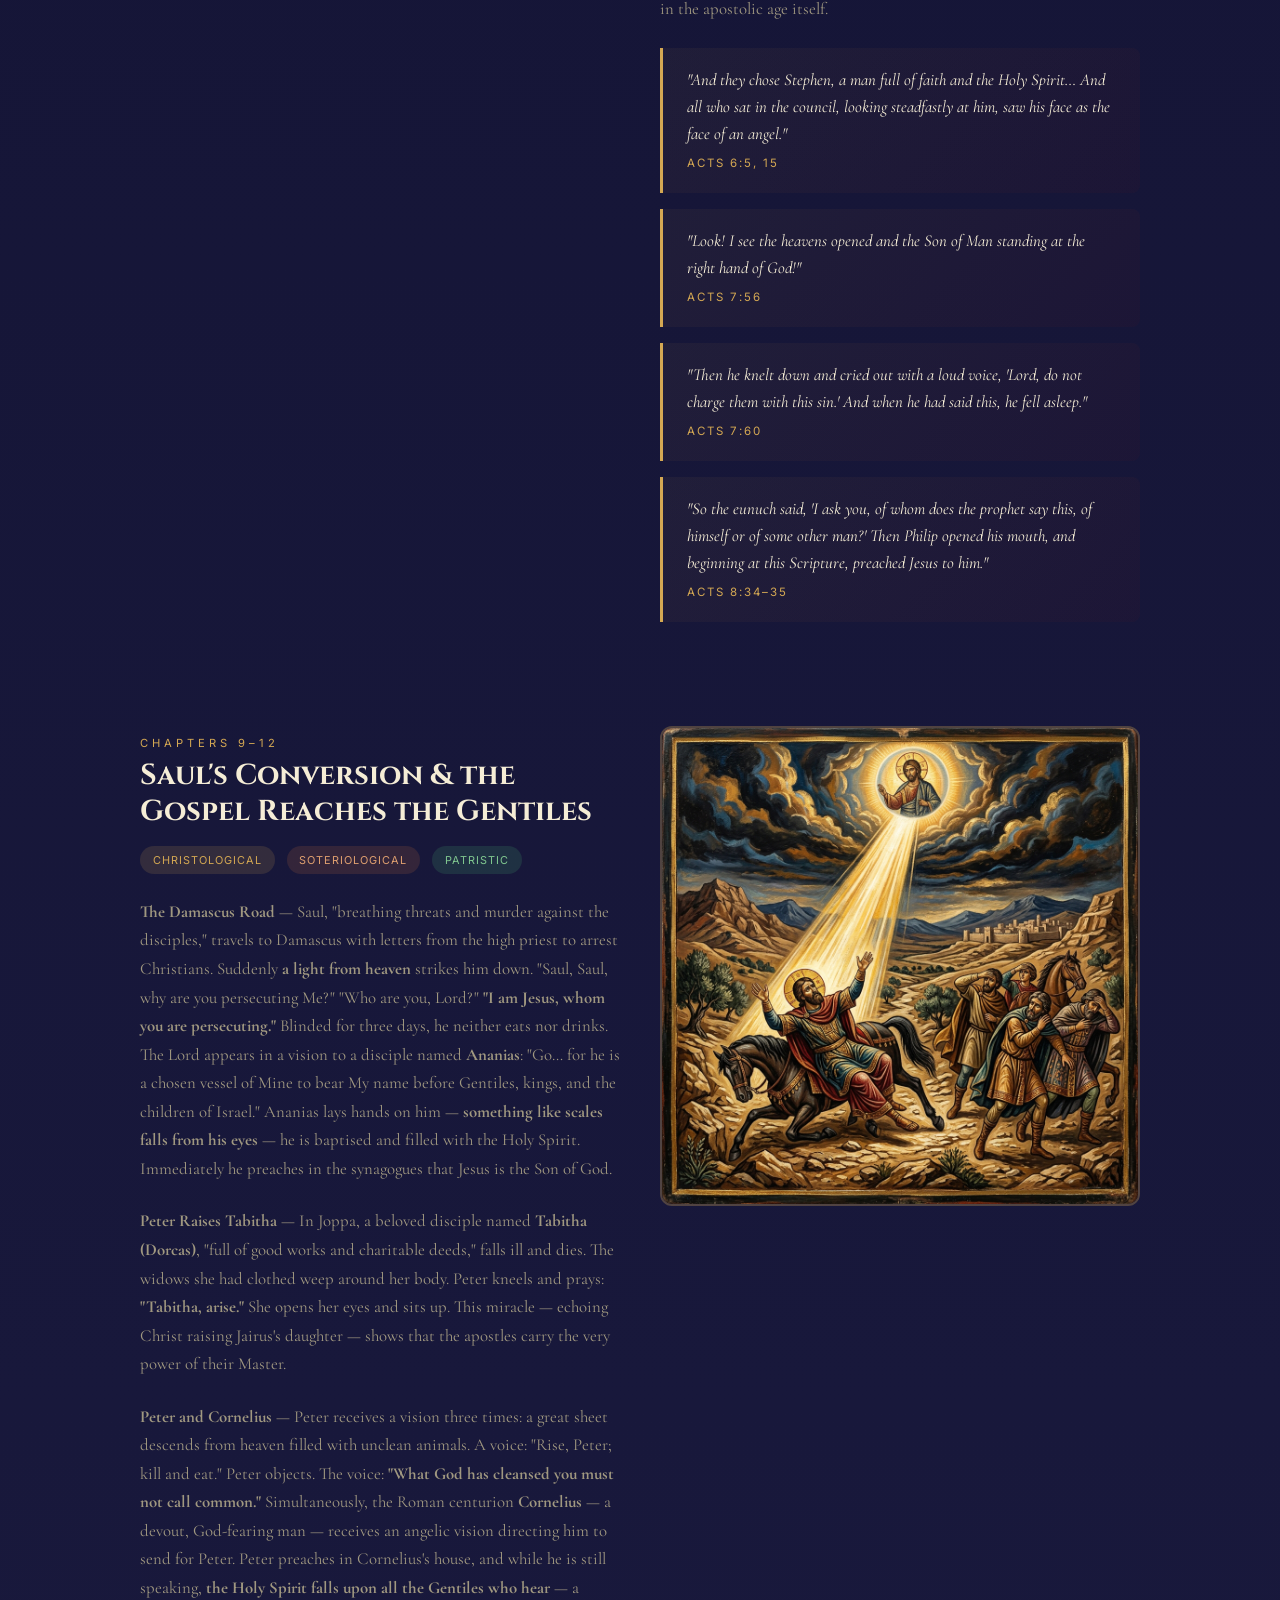
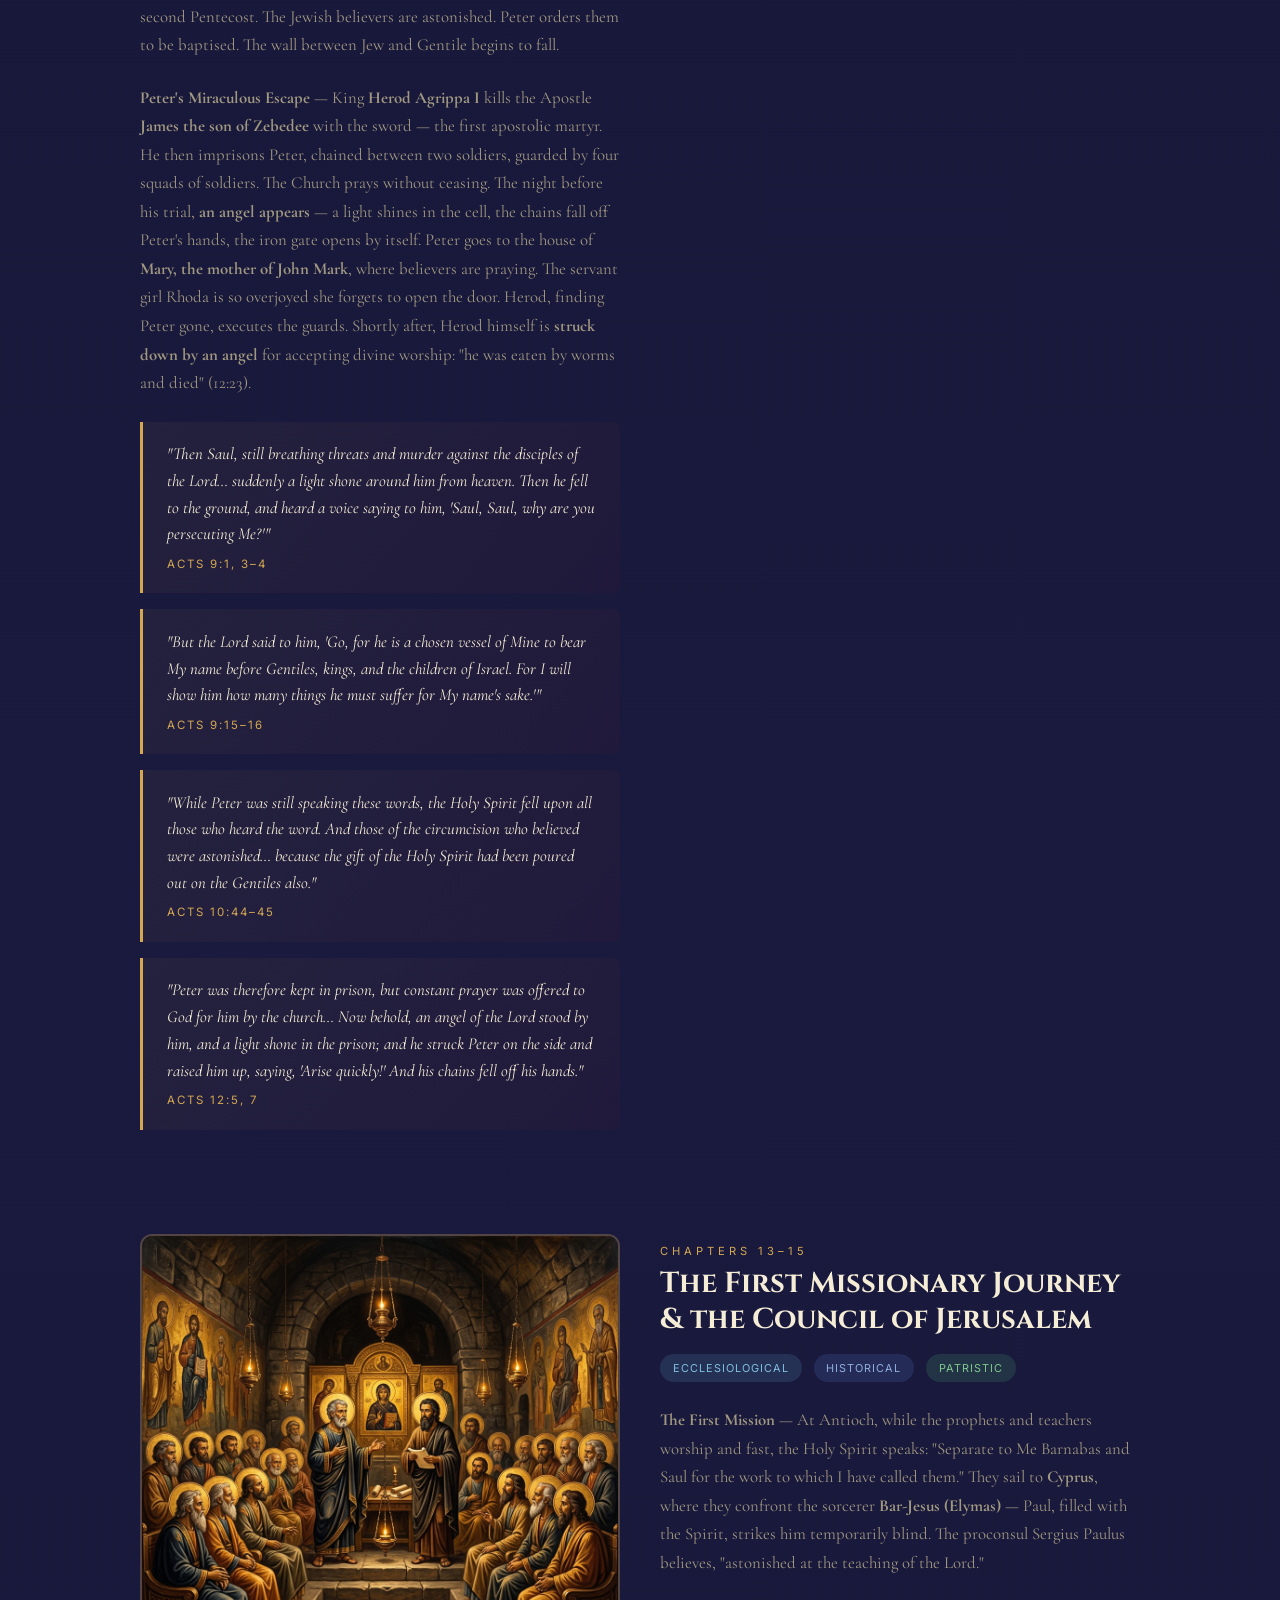
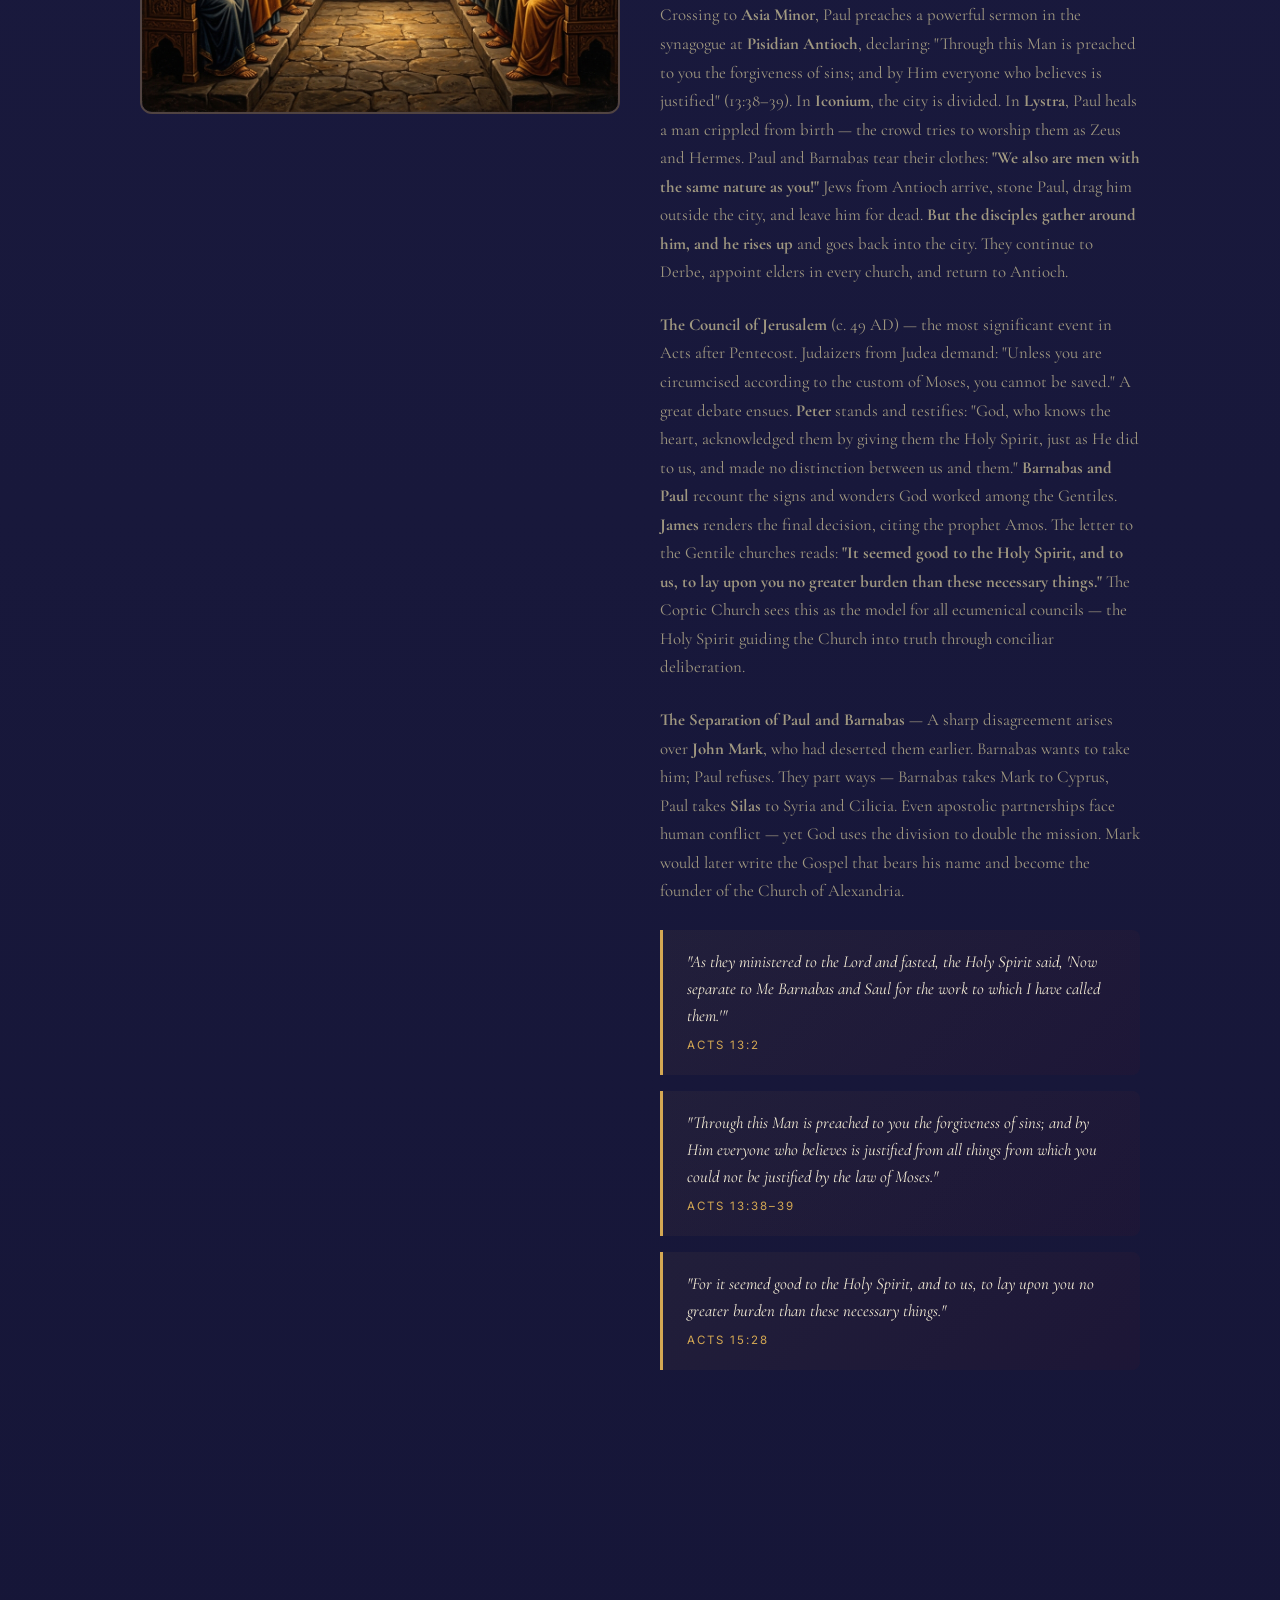
==== commit 88f08251: "Add Book of Job study with Byzantine artwork, chapter analysis, and patristic commentary" ====
--- a/acts/index.html
+++ b/acts/index.html
@@ -18,6 +18,7 @@
     <a href="../acts/" class="active">Acts</a>
     <a href="../amos/">Amos</a>
     <a href="../daniel/">Daniel</a>
+    <a href="../job/">Job</a>
   </div>
 </nav>
 
